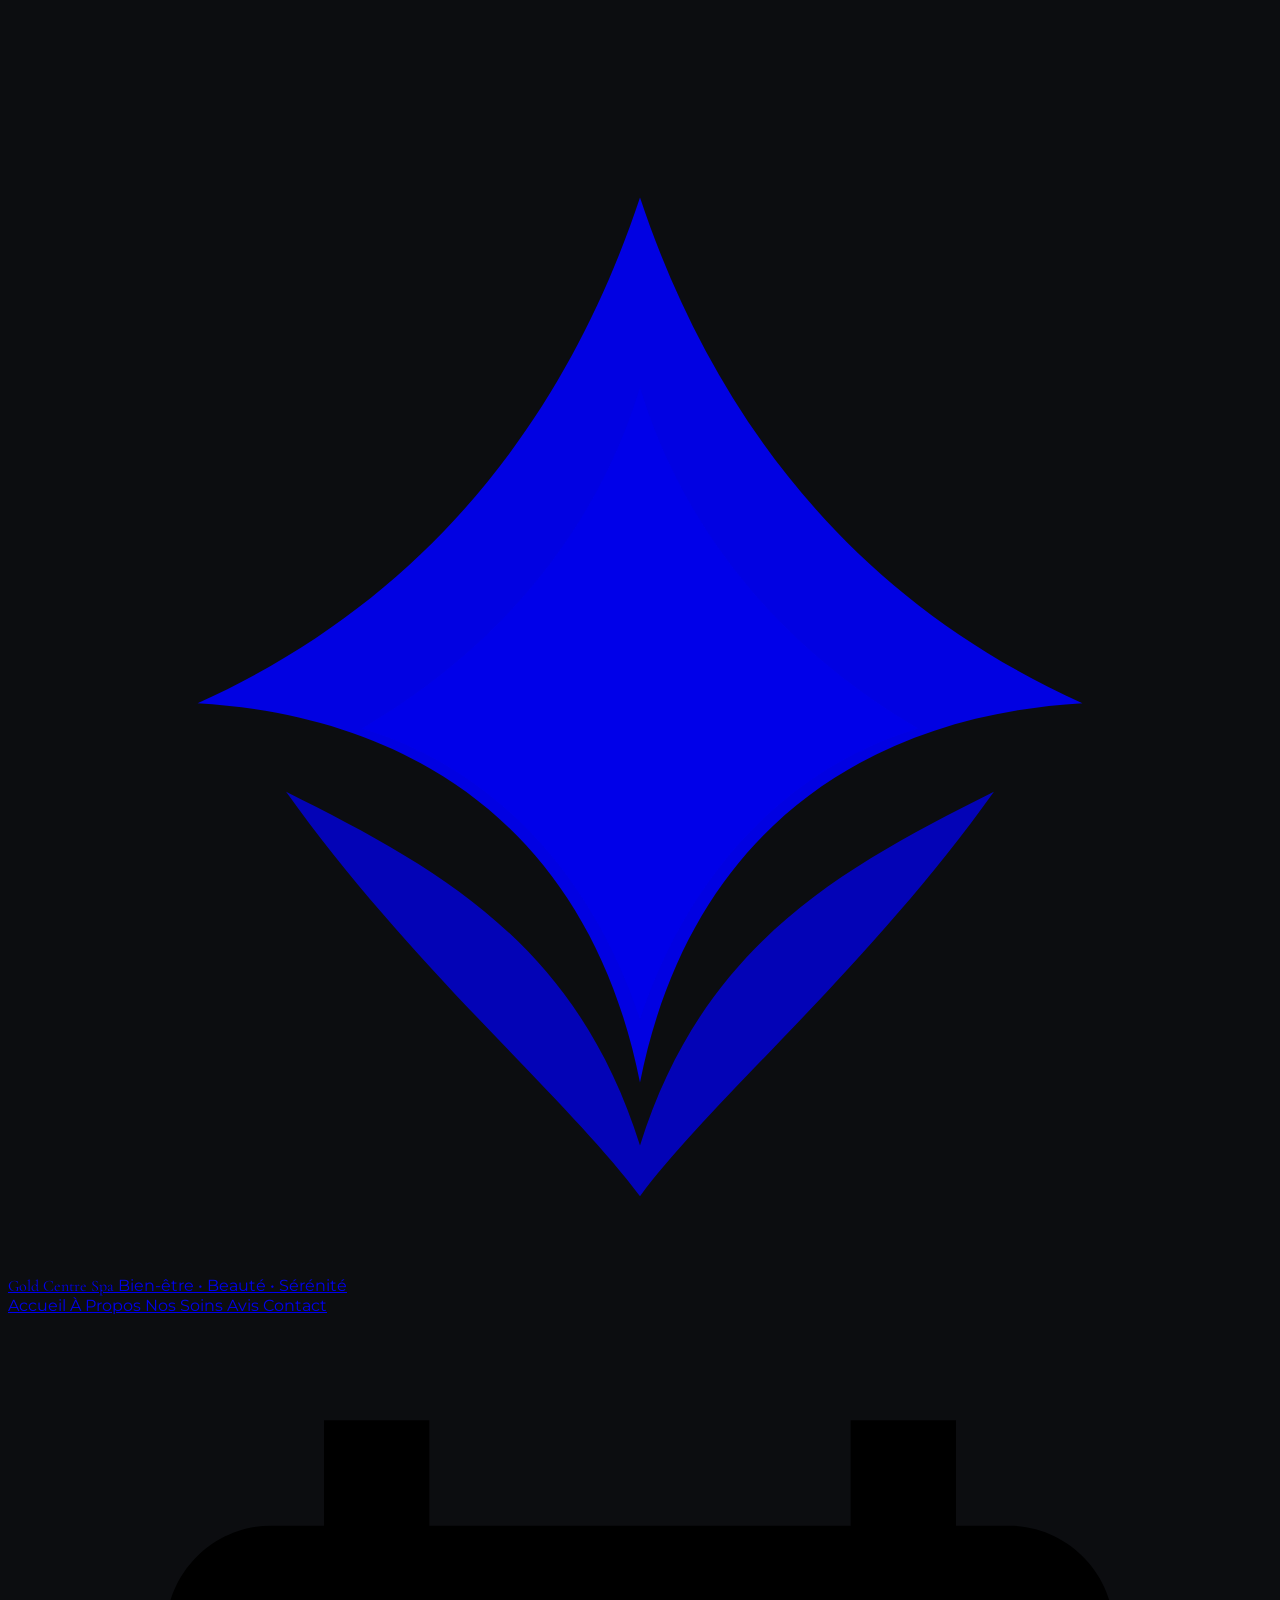
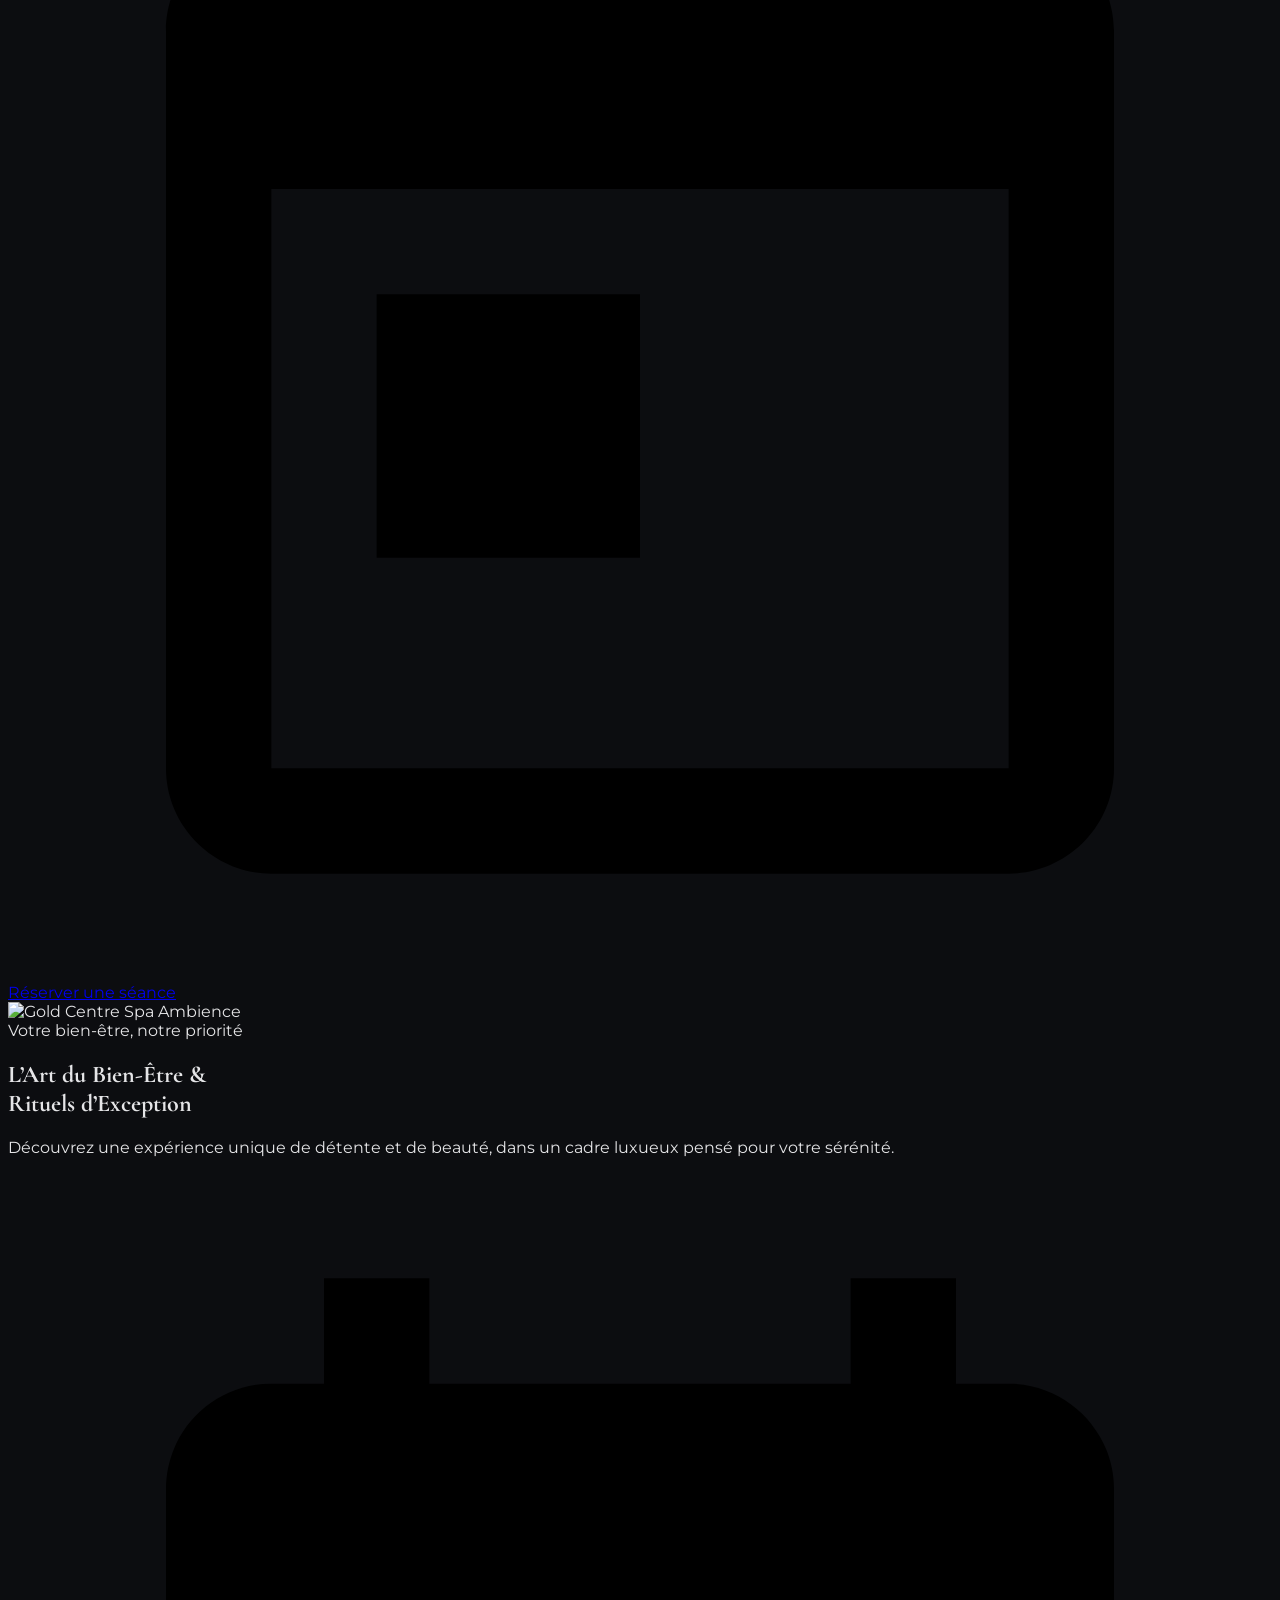
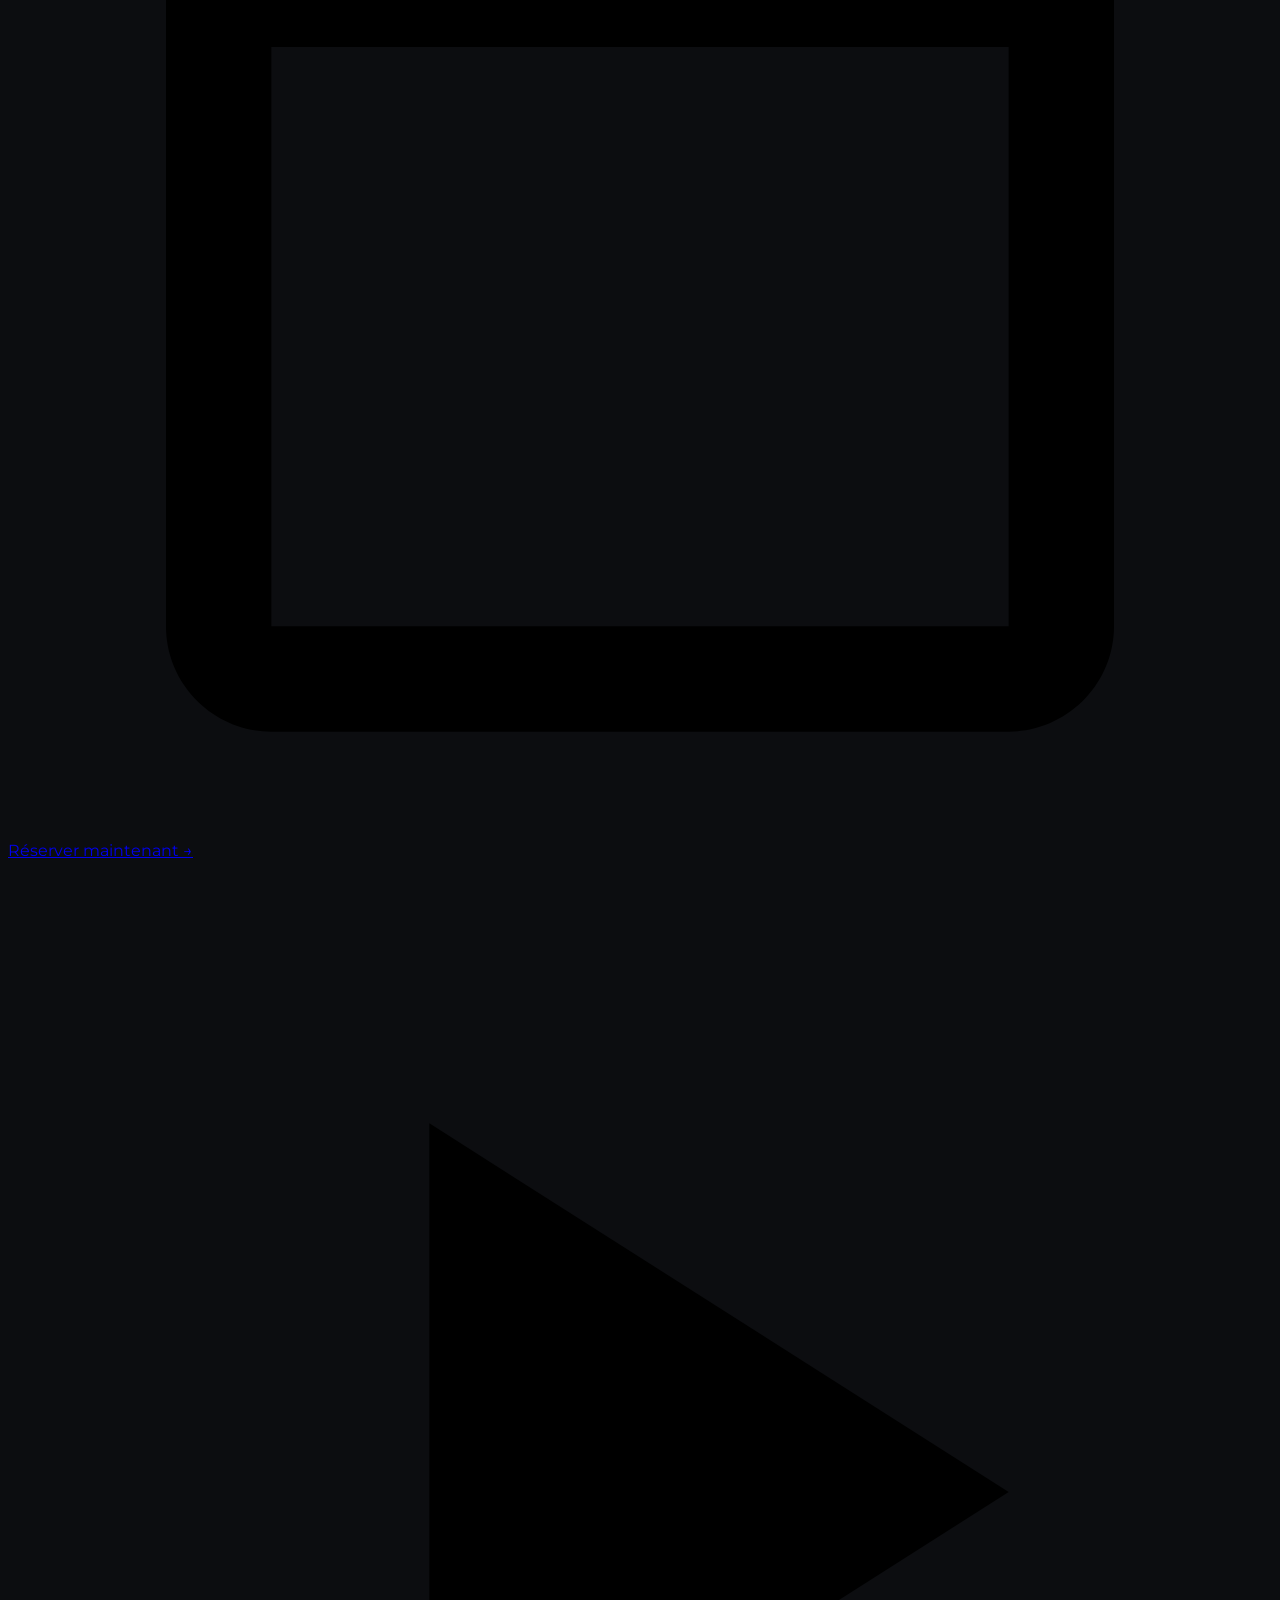
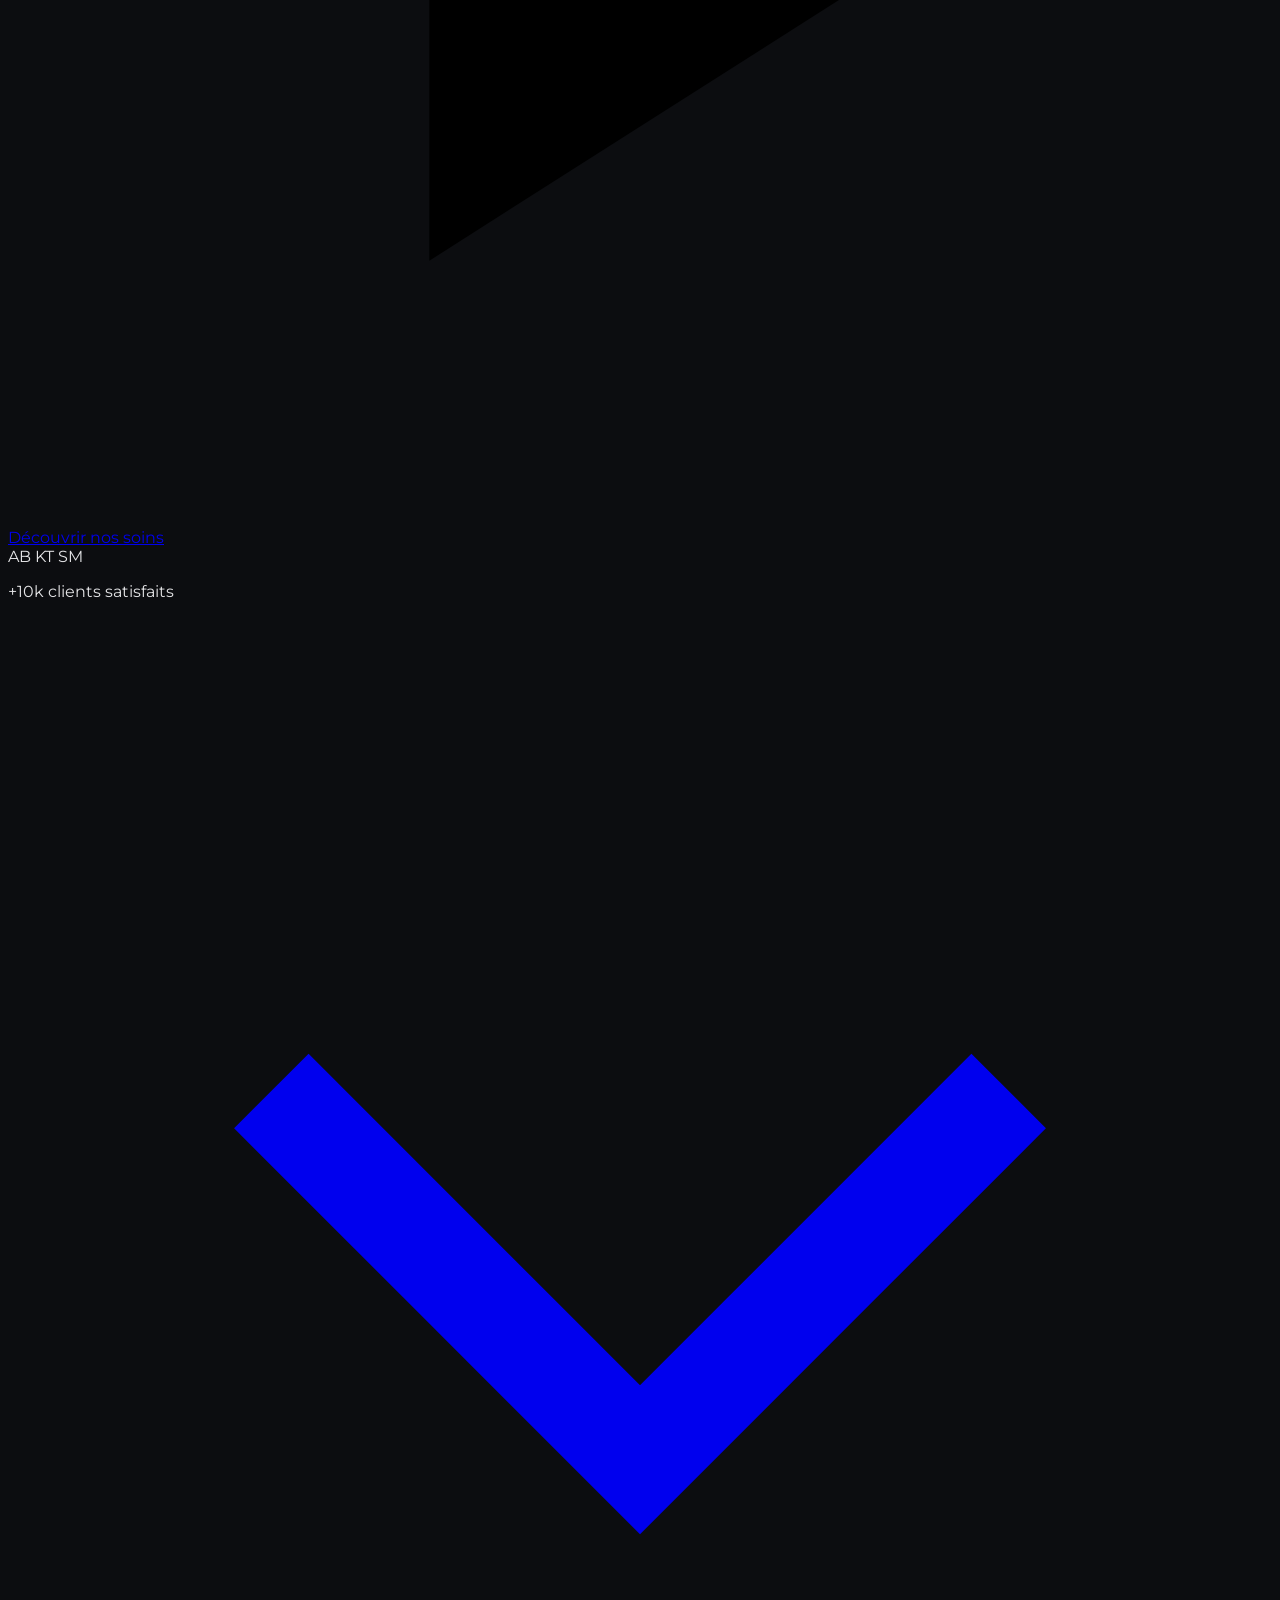
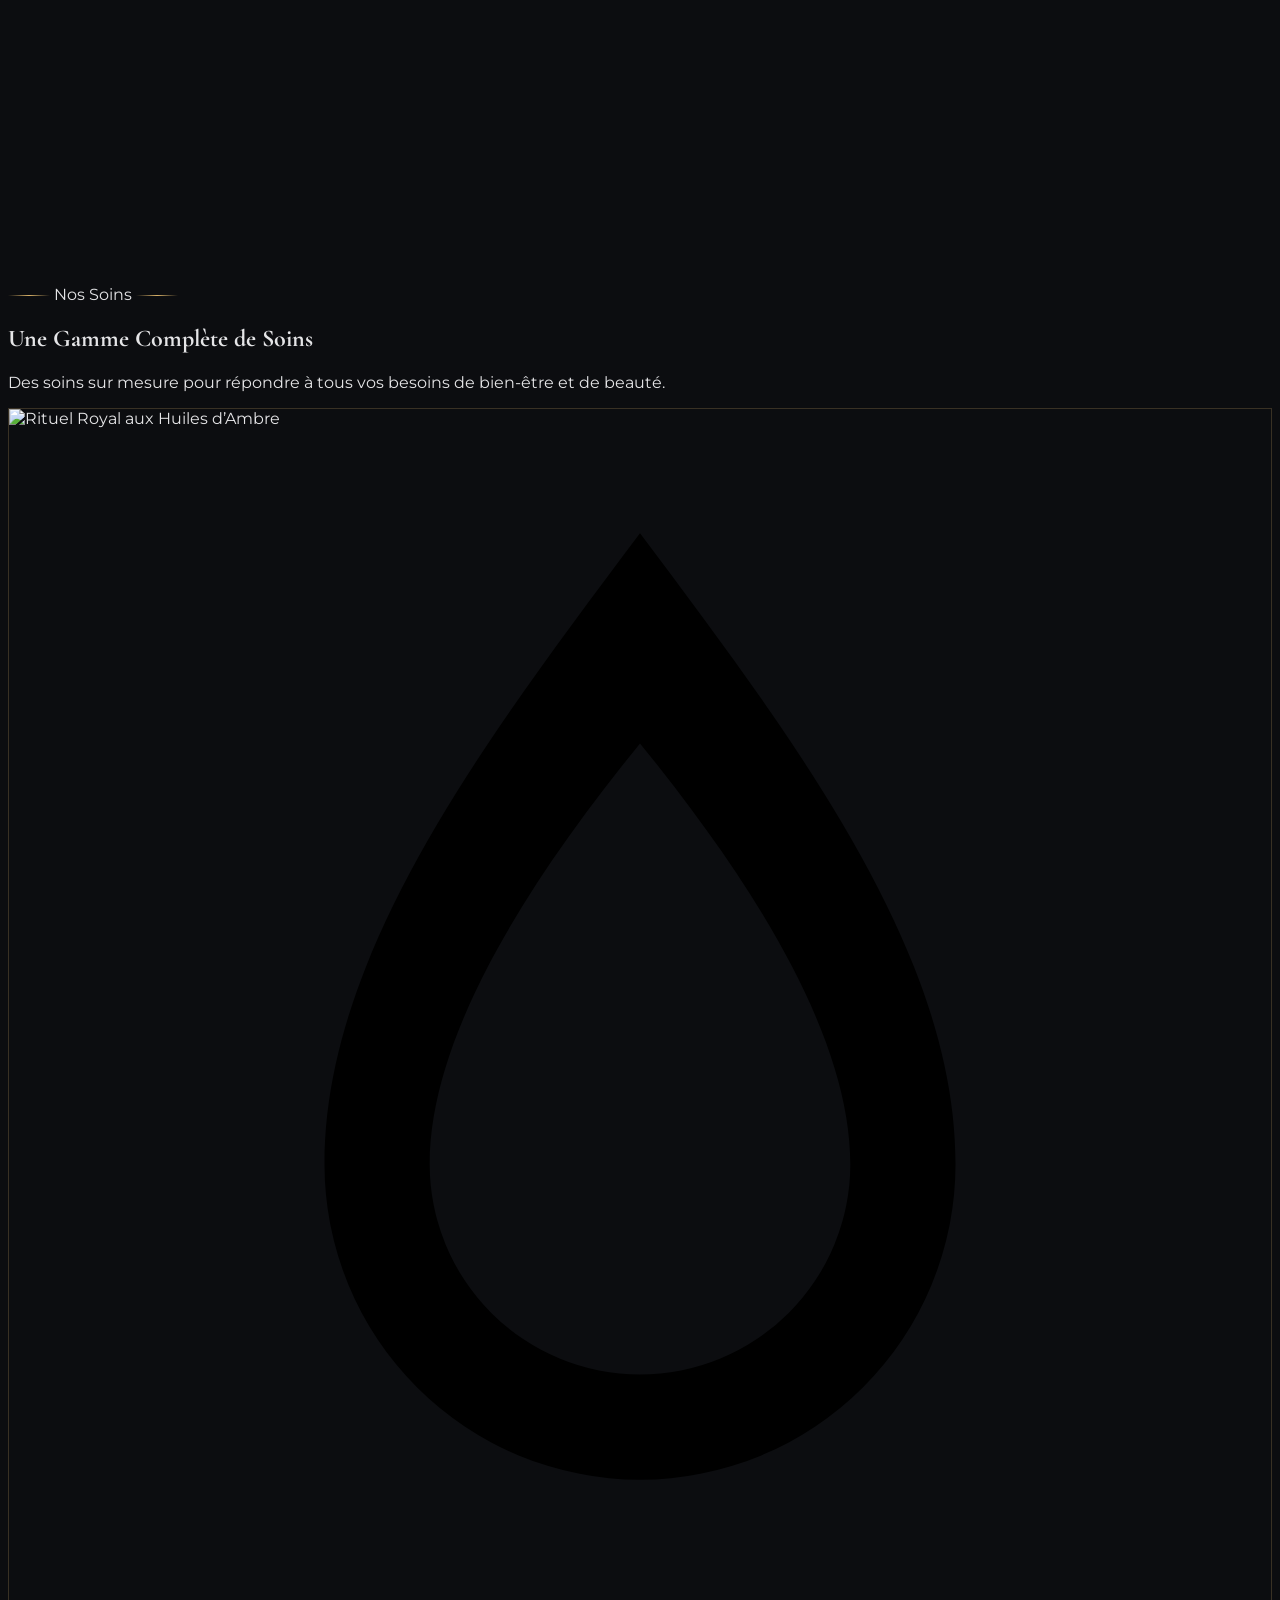
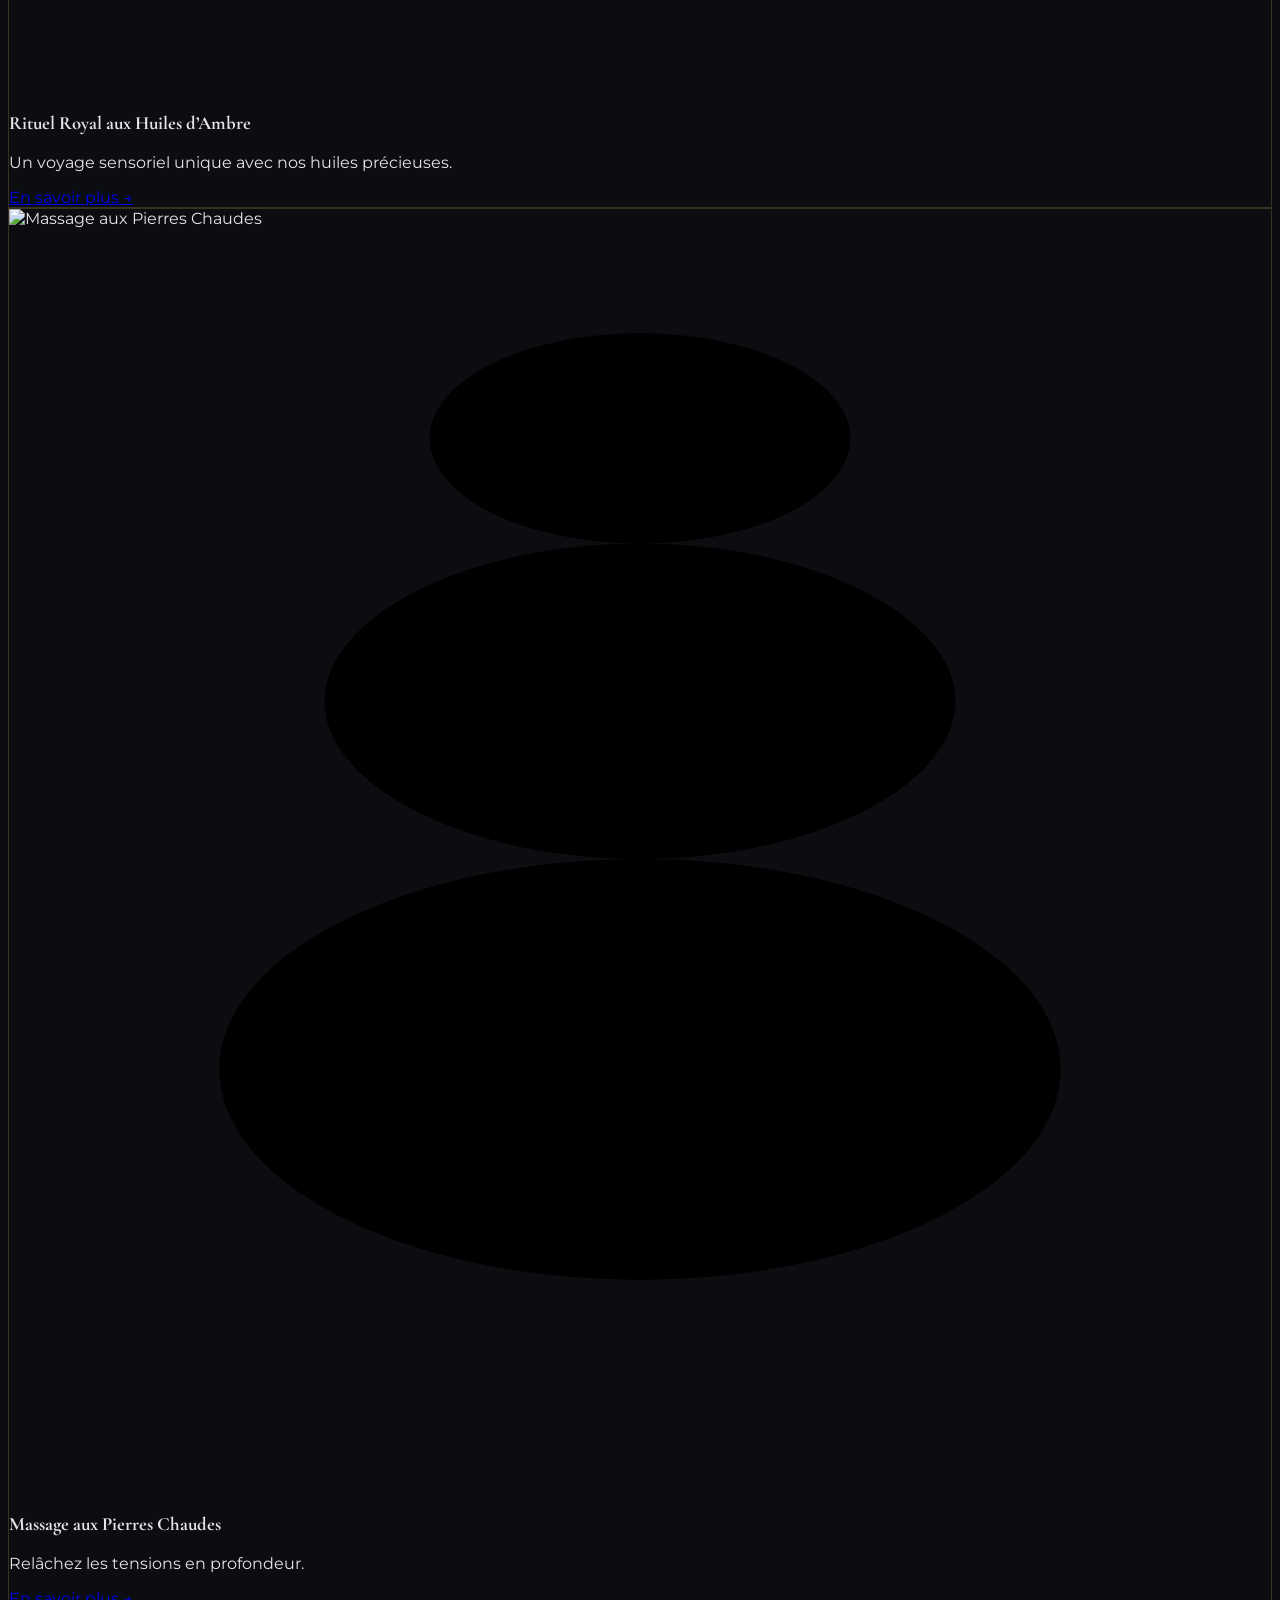
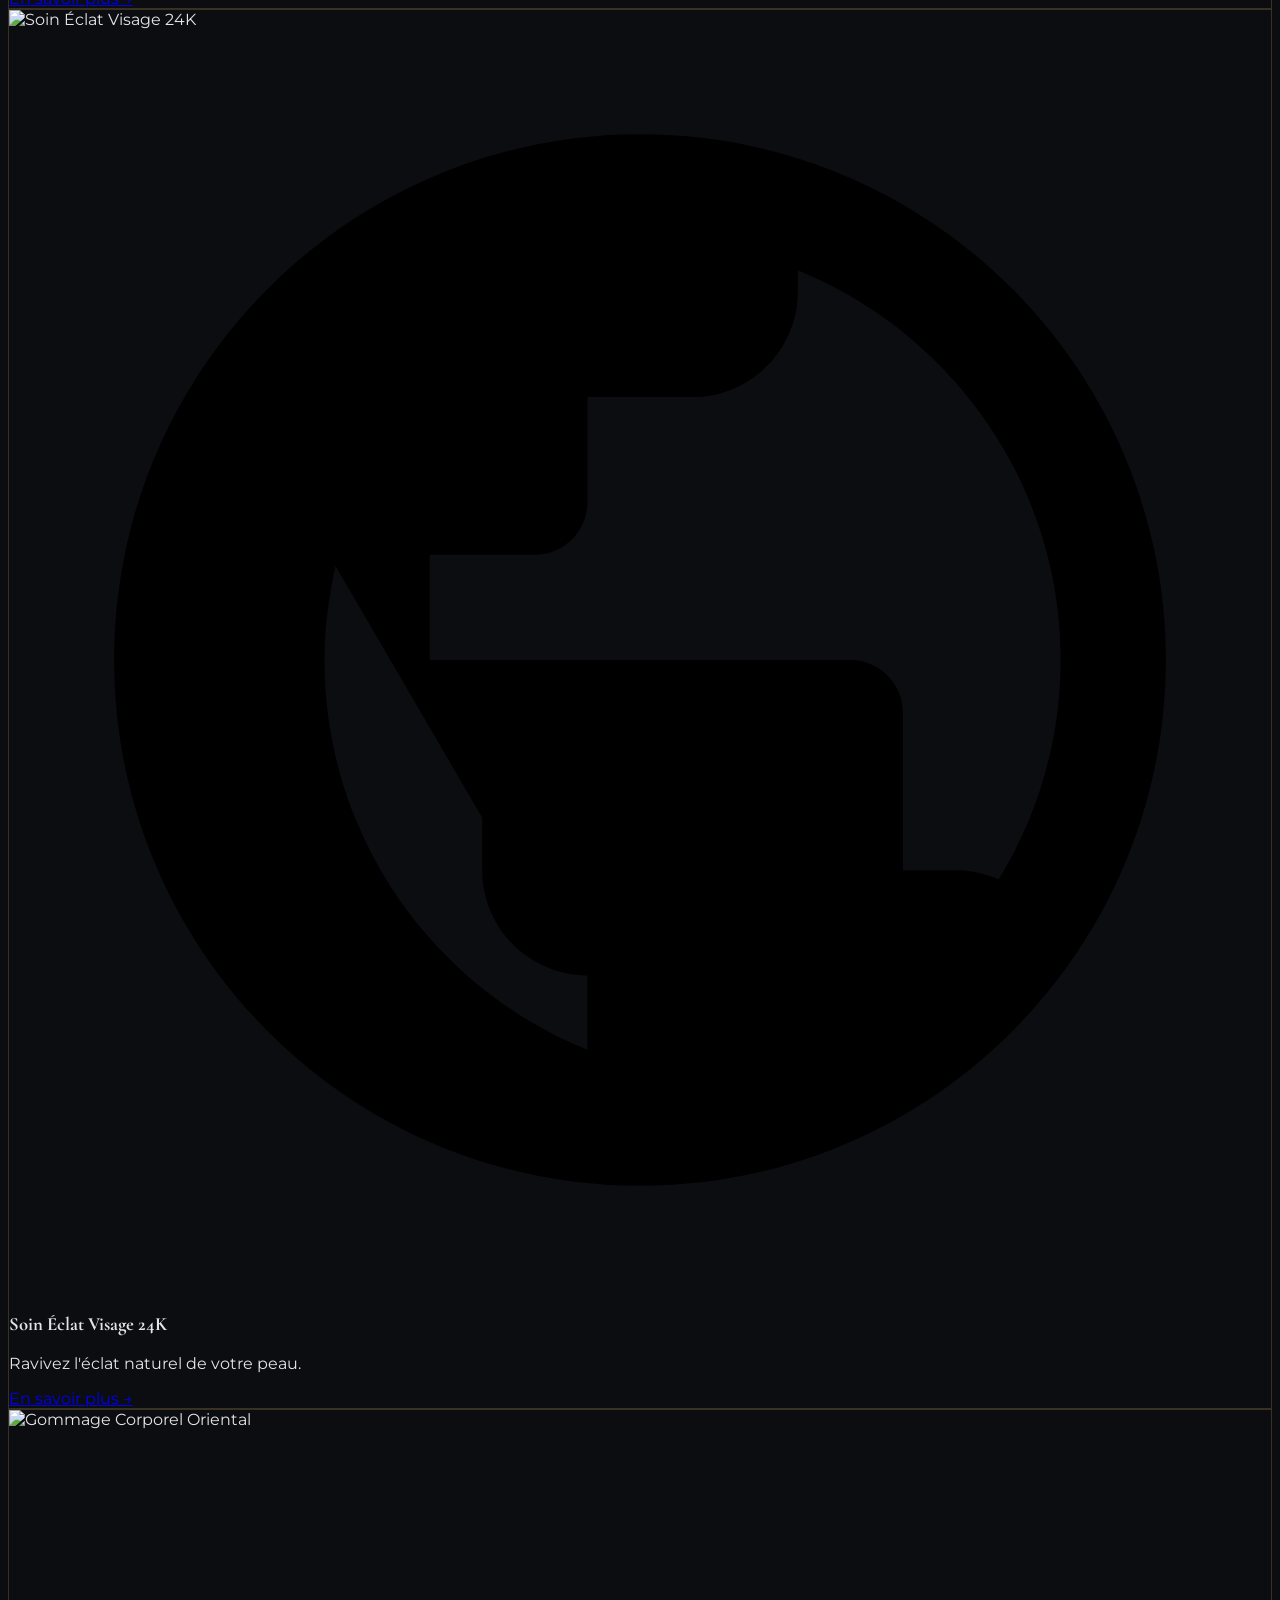
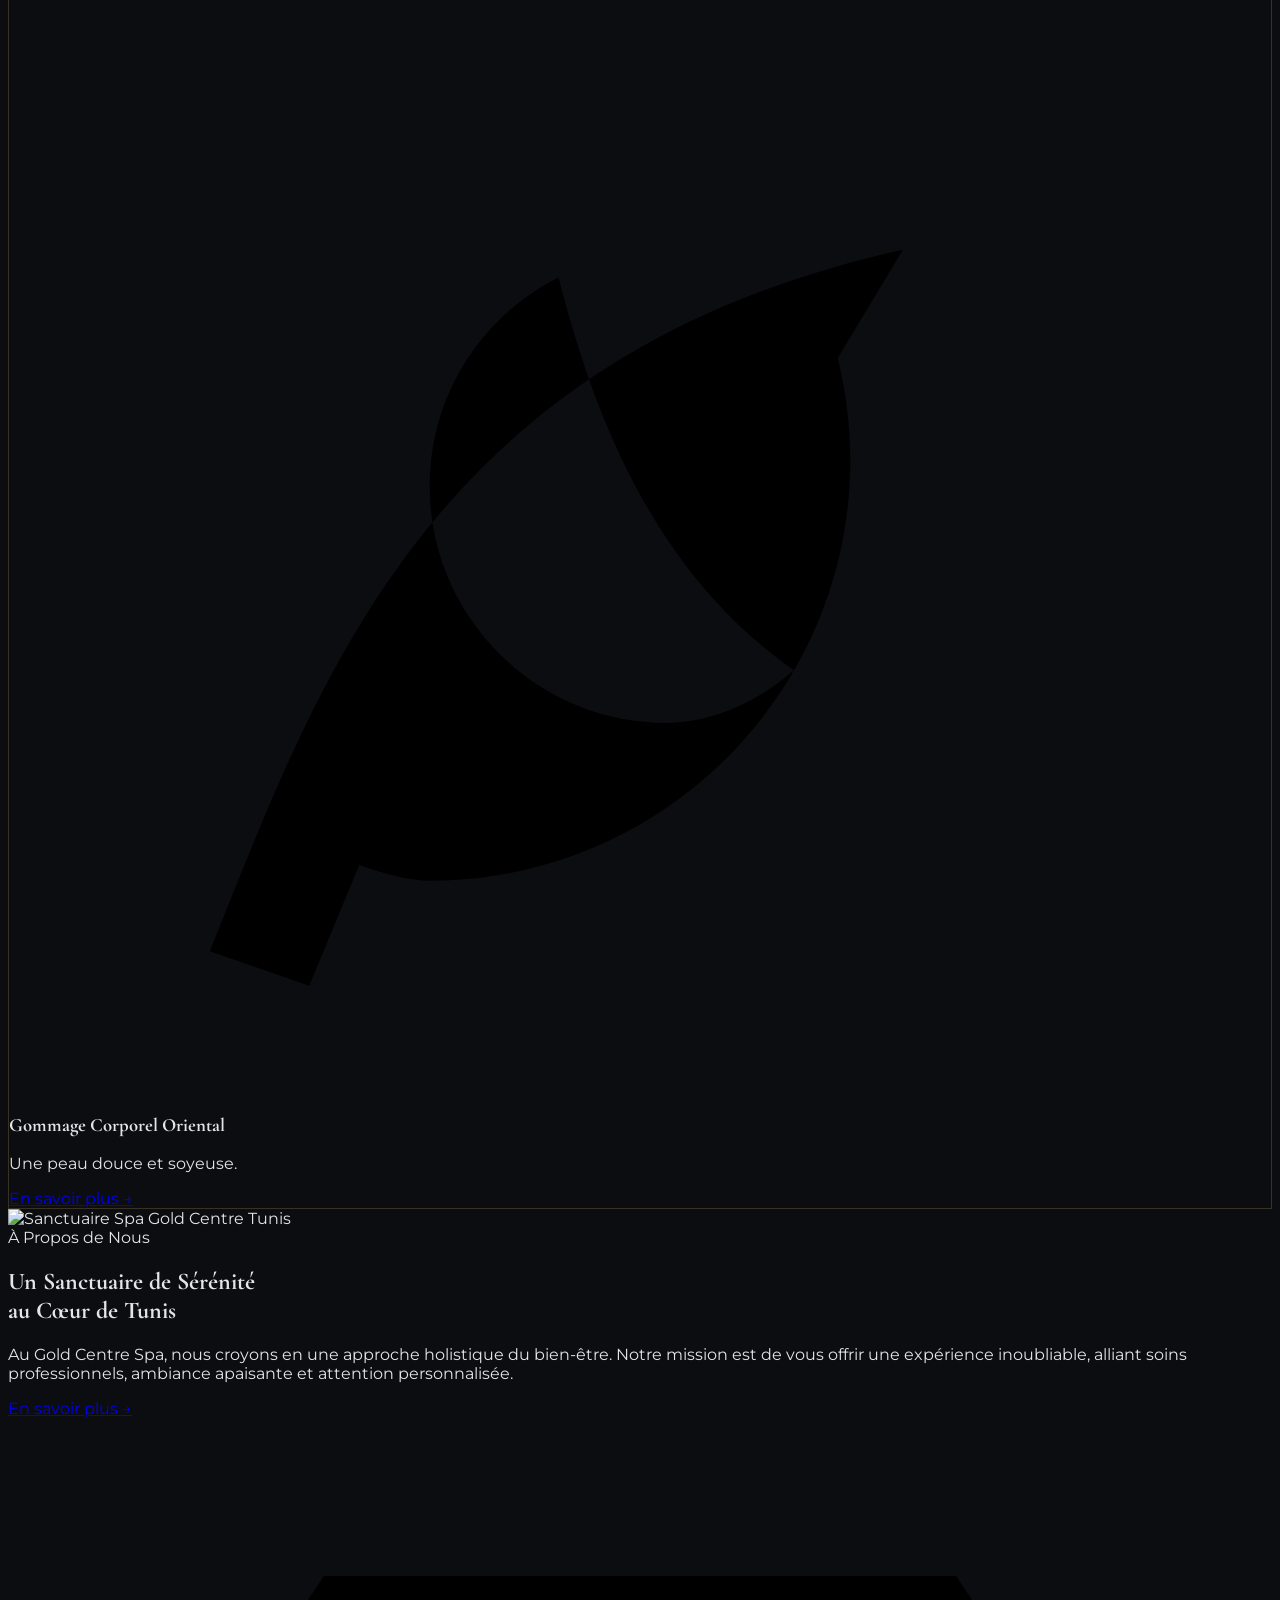
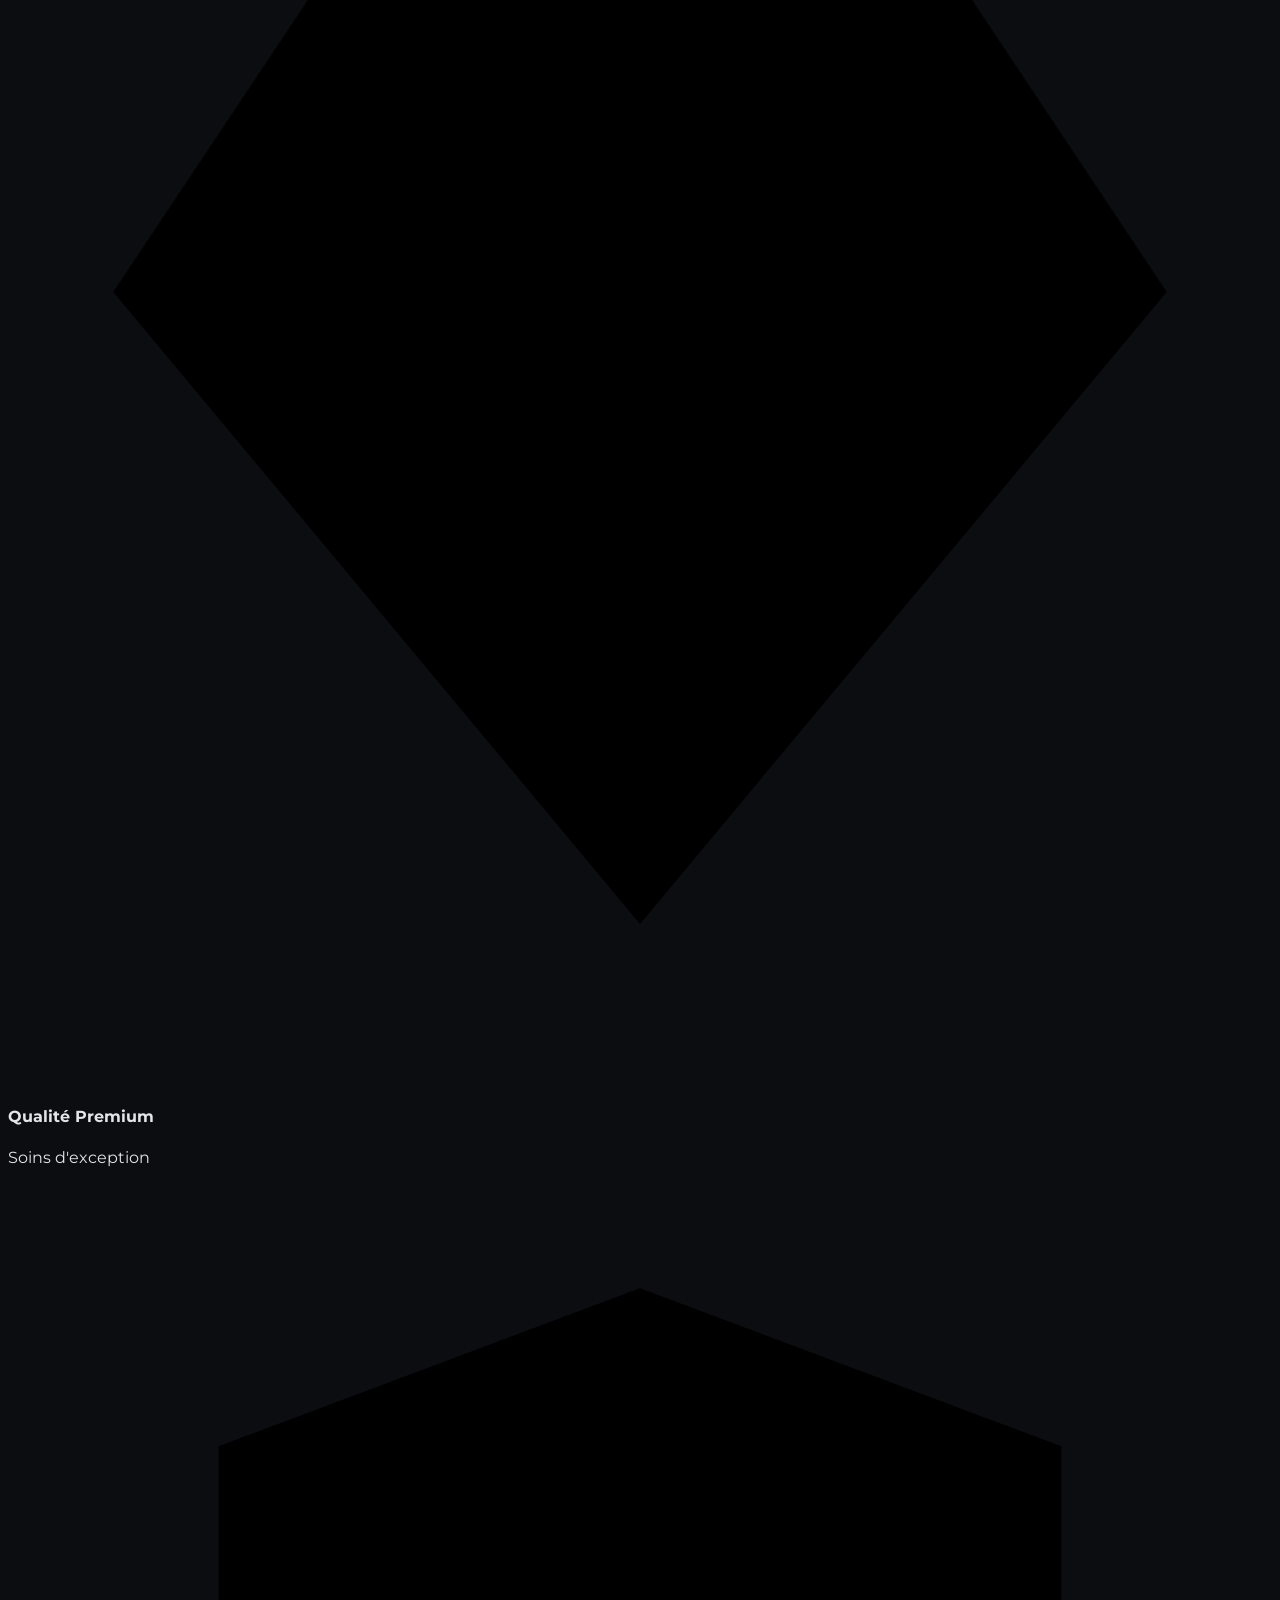
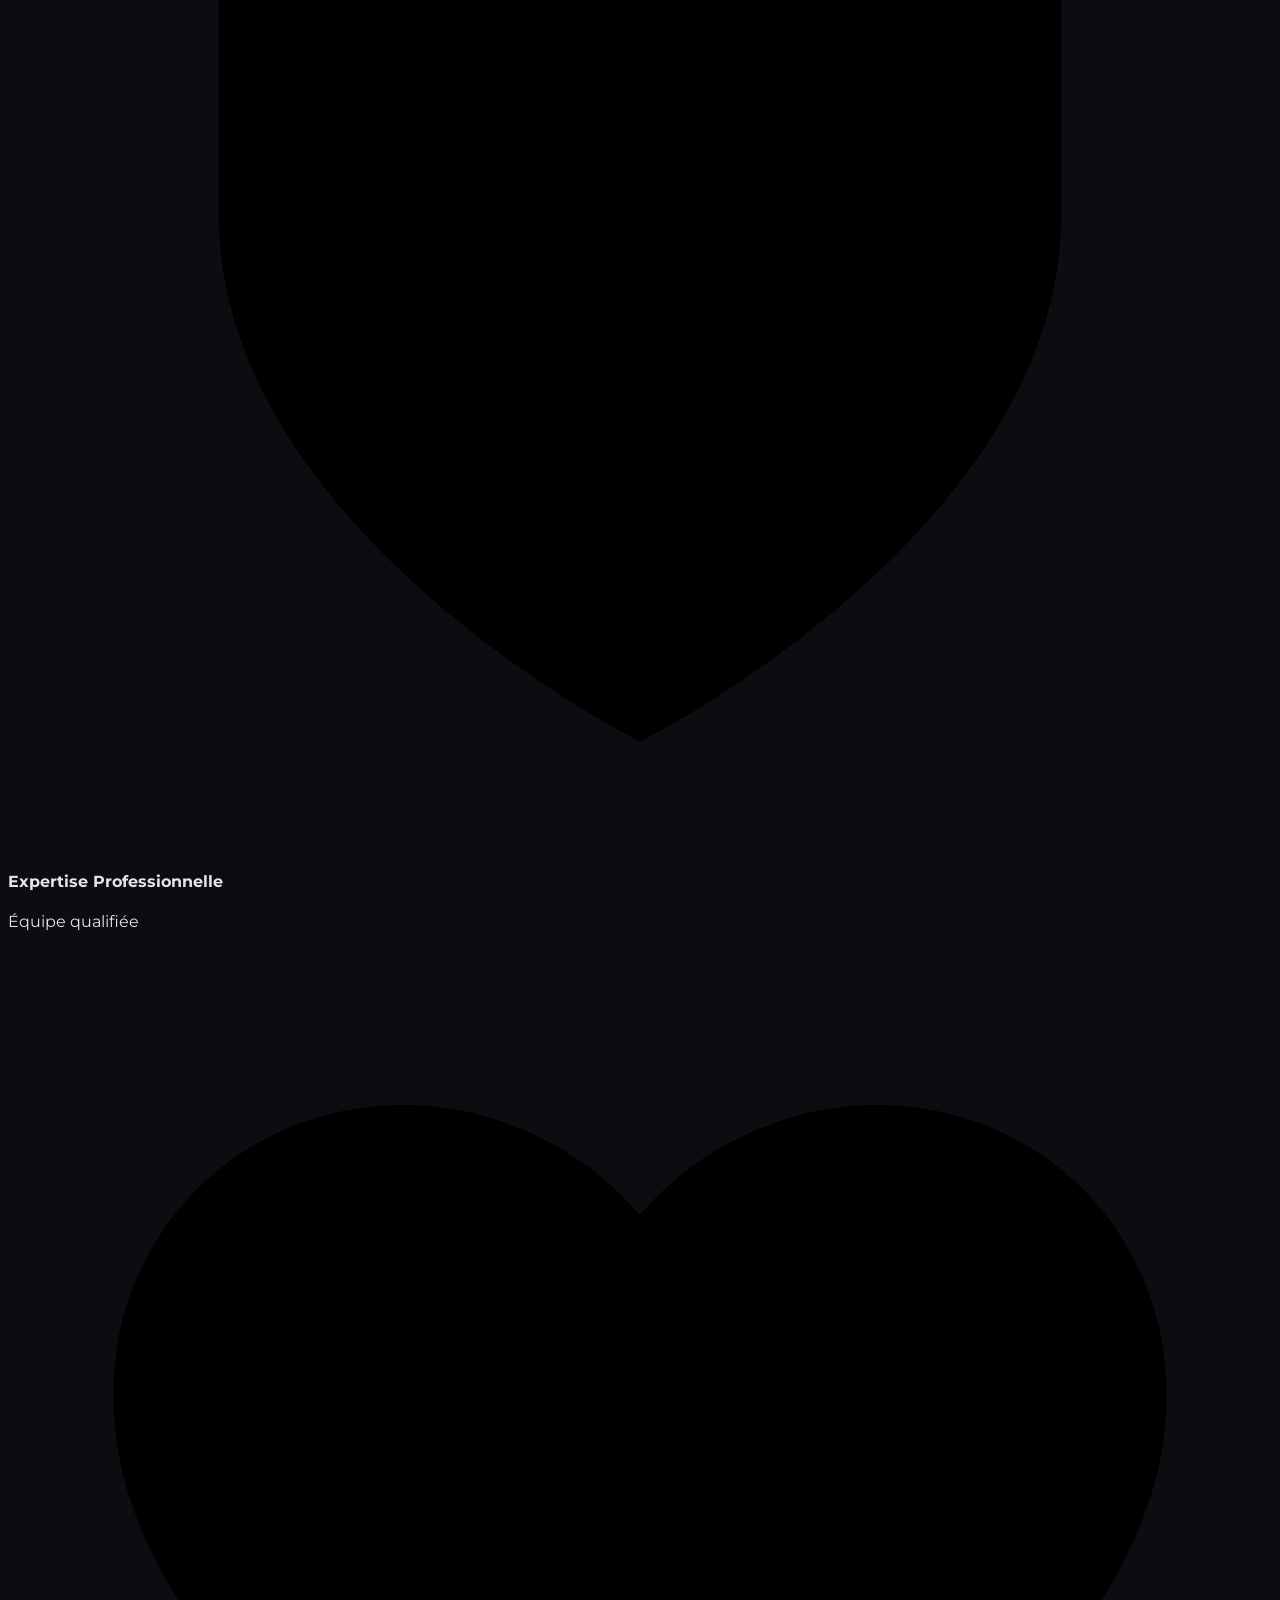
==== index.html @ e55c20cb "Release: Gold Centre Spa & Beauty luxury website Co-authored-by: OpenBot <335604065+openbotgit[bot]@" ====
<!DOCTYPE html>

<html class="scroll-smooth" lang="fr"><head>
<meta charset="utf-8"/>
<meta content="width=device-width, initial-scale=1.0" name="viewport"/>
<title>Gold Centre Spa | L’Art du Bien-Être &amp; Rituels d’Exception</title>
<!-- Google Fonts: Cormorant Garamond / Playfair Display & Montserrat -->
<link href="https://fonts.googleapis.com" rel="preconnect"/>
<link crossorigin="" href="https://fonts.gstatic.com" rel="preconnect"/>
<link href="https://fonts.googleapis.com/css2?family=Cormorant+Garamond:ital,wght@0,400;0,500;0,600;0,700;1,400;1,600&amp;family=Montserrat:wght@300;400;500;600;700&amp;display=swap" rel="stylesheet"/>
<!-- Tailwind CSS CDN with forms and container queries -->
<script src="https://cdn.tailwindcss.com?plugins=forms,container-queries"></script>
<!-- Tailwind Configuration -->
<script>
    tailwind.config = {
      theme: {
        extend: {
          colors: {
            brand: {
              gold: '#D8B168',
              goldLight: '#E8CA8A',
              goldDark: '#B88E44',
              goldMuted: '#9B7E46',
              bgDark: '#0D0D10',
              bgCard: '#15151B',
              bgCardBorder: '#2B2824',
              surface: '#1A191E'
            }
          },
          fontFamily: {
            serif: ['"Cormorant Garamond"', 'serif', 'Georgia'],
            sans: ['"Montserrat"', 'sans-serif', 'system-ui']
          }
        }
      }
    }
  </script>
<!-- Custom Typography & Micro-Styles -->
<style data-purpose="typography-and-effects">
    body {
      background-color: #0c0d10;
      color: #e5e5e7;
      font-family: 'Montserrat', sans-serif;
      overflow-x: hidden;
    }

    .font-serif-luxury {
      font-family: 'Cormorant Garamond', Georgia, serif;
    }

    /* Subtle luxury glowing borders */
    .gold-border-glow {
      border: 1px solid rgba(216, 177, 104, 0.22);
      transition: border-color 0.3s ease, box-shadow 0.3s ease, transform 0.3s ease;
    }
    .gold-border-glow:hover {
      border-color: rgba(216, 177, 104, 0.55);
      box-shadow: 0 10px 30px -10px rgba(216, 177, 104, 0.18);
    }

    .gold-divider-line {
      display: inline-block;
      width: 42px;
      height: 1px;
      background: linear-gradient(90deg, transparent, #D8B168, transparent);
      vertical-align: middle;
    }
  </style>
</head>
<body class="bg-[#0C0D10] text-[#E0DFDC] antialiased selection:bg-[#D8B168] selection:text-black">
<!-- BEGIN: MainHeader -->
<header class="fixed top-0 left-0 w-full z-50 bg-[#0C0D10]/85 backdrop-blur-md border-b border-[#24211D]">
<div class="max-w-7xl mx-auto px-4 sm:px-6 lg:px-8 h-20 flex items-center justify-between">
<!-- Brand Logo & Tagline -->
<a class="flex items-center space-x-3 group" href="#">
<!-- Golden Lotus SVG Emblem -->
<svg class="w-9 h-9 text-[#D8B168] transition-transform duration-300 group-hover:scale-105" fill="currentColor" viewbox="0 0 100 100">
<path d="M50,15 C45,30 35,46 15,55 C32,56 46,65 50,85 C54,65 68,56 85,55 C65,46 55,30 50,15 Z" opacity="0.95"></path>
<path d="M50,30 C47,40 40,50 28,57 C38,60 46,68 50,80 C54,68 62,60 72,57 C60,50 53,40 50,30 Z" opacity="0.6"></path>
<path d="M22,62 C34,68 45,74 50,90 C55,74 66,68 78,62 C68,76 56,86 50,94 C44,86 32,76 22,62 Z" opacity="0.75"></path>
</svg>
<div class="flex flex-col">
<span class="font-serif-luxury tracking-[0.22em] text-lg sm:text-xl font-bold uppercase text-[#EAD39E]">
            Gold Centre Spa
          </span>
<span class="text-[9px] tracking-[0.28em] text-[#A6977D] uppercase font-light -mt-0.5">
            Bien-être • Beauté • Sérénité
          </span>
</div>
</a>
<!-- Center Desktop Navigation Links -->
<nav class="hidden md:flex items-center space-x-9 text-xs uppercase tracking-[0.2em] font-medium" data-purpose="primary-navigation">
<a class="text-[#EAD39E] relative pb-1 after:content-[''] after:absolute after:bottom-0 after:left-0 after:w-full after:h-[1.5px] after:bg-[#D8B168]" href="#hero">
          Accueil
        </a>
<a class="text-neutral-300 hover:text-[#EAD39E] transition-colors duration-200" href="#a-propos">
          À Propos
        </a>
<a class="text-neutral-300 hover:text-[#EAD39E] transition-colors duration-200" href="#soins">
          Nos Soins
        </a>
<a class="text-neutral-300 hover:text-[#EAD39E] transition-colors duration-200" href="#avis">
          Avis
        </a>
<a class="text-neutral-300 hover:text-[#EAD39E] transition-colors duration-200" href="#contact">
          Contact
        </a>
</nav>
<!-- Reservation Call To Action Header Button -->
<div class="flex items-center">
<a class="inline-flex items-center gap-2 bg-[#E1BE78] hover:bg-[#ECCF8E] text-[#13110E] text-xs font-semibold px-4 sm:px-5 py-2.5 rounded-full transition-all duration-300 shadow-md shadow-amber-950/20 active:scale-95" href="#reservation">
<svg class="w-3.5 h-3.5 fill-current" viewbox="0 0 24 24">
<path d="M19 4h-1V2h-2v2H8V2H6v2H5c-1.1 0-2 .9-2 2v14c0 1.1.9 2 2 2h14c1.1 0 2-.9 2-2V6c0-1.1-.9-2-2-2zm0 16H5V9h14v11zM7 11h5v5H7z"></path>
</svg>
<span>Réserver une séance</span>
</a>
</div>
</div>
</header>
<!-- END: MainHeader -->
<!-- BEGIN: HeroSection -->
<section class="relative min-h-[95vh] lg:min-h-screen pt-28 pb-16 flex items-center justify-center bg-black overflow-hidden" data-purpose="hero-section" id="hero">
<!-- Hero Background Image (using provided IMAGE_4) with warm gradient vignettes -->
<div class="absolute inset-0 z-0">
<img alt="Gold Centre Spa Ambience" class="w-full h-full object-cover object-right md:object-center brightness-[0.72] filter scale-[1.01]" src="https://lh3.googleusercontent.com/aida/[base64]"/>
<!-- Radial & linear overlays for dark moody spa atmosphere and flawless text legibility -->
<div class="absolute inset-0 bg-gradient-to-r from-[#0C0D10] via-[#0C0D10]/85 to-transparent"></div>
<div class="absolute inset-0 bg-gradient-to-t from-[#0C0D10] via-transparent to-[#0C0D10]/60"></div>
</div>
<div class="relative z-10 max-w-7xl mx-auto px-4 sm:px-6 lg:px-8 w-full pt-10 sm:pt-4">
<div class="max-w-2xl">
<!-- Top Pill Tag -->
<div class="inline-flex items-center gap-2 px-3.5 py-1.5 rounded-full bg-[#1F1C18]/90 border border-[#483B28] text-[#ECCB89] text-[11px] font-medium tracking-wide mb-6">
<span class="w-1.5 h-1.5 rounded-full bg-[#ECCB89] animate-pulse"></span>
<span>Votre bien-être, notre priorité</span>
</div>
<!-- Main Headline -->
<h1 class="font-serif-luxury text-4xl sm:text-5xl lg:text-6xl font-medium tracking-wide text-white leading-[1.12] mb-5">
          L’Art du Bien-Être &amp; <br/>
<span class="italic font-normal text-[#E8CA8A]">Rituels d’Exception</span>
</h1>
<!-- Hero Subtitle -->
<p class="text-neutral-300 text-sm sm:text-base font-light leading-relaxed max-w-lg mb-8">
          Découvrez une expérience unique de détente et de beauté, dans un cadre luxueux pensé pour votre sérénité.
        </p>
<!-- CTA Buttons -->
<div class="flex flex-wrap items-center gap-4 mb-10">
<a class="inline-flex items-center gap-2.5 bg-[#E1BE78] hover:bg-[#EDD190] text-[#110E0B] text-xs font-semibold px-6 py-3.5 rounded-full transition-all duration-300 shadow-lg shadow-black/40" href="#reservation">
<svg class="w-3.5 h-3.5 fill-current" viewbox="0 0 24 24">
<path d="M19 4h-1V2h-2v2H8V2H6v2H5c-1.1 0-2 .9-2 2v14c0 1.1.9 2 2 2h14c1.1 0 2-.9 2-2V6c0-1.1-.9-2-2-2zm0 16H5V9h14v11z"></path>
</svg>
<span>Réserver maintenant</span>
<span>→</span>
</a>
<a class="inline-flex items-center gap-2.5 bg-[#171618]/90 hover:bg-[#232124] text-neutral-200 border border-[#3E382F] text-xs font-medium px-5 py-3.5 rounded-full transition-all duration-300" href="#soins">
<svg class="w-3.5 h-3.5 fill-[#E8CA8A]" viewbox="0 0 24 24">
<path d="M8 5v14l11-7z"></path>
</svg>
<span>Découvrir nos soins</span>
</a>
</div>
<!-- Social Proof Avatars -->
<div class="flex items-center space-x-3 pt-2">
<div class="flex -space-x-2">
<span class="inline-block w-8 h-8 rounded-full border-2 border-[#121114] bg-[#3B3428] text-[10px] text-amber-200 flex items-center justify-center font-bold overflow-hidden shadow">
<span class="opacity-90">AB</span>
</span>
<span class="inline-block w-8 h-8 rounded-full border-2 border-[#121114] bg-[#493E2E] text-[10px] text-amber-200 flex items-center justify-center font-bold overflow-hidden shadow">
<span class="opacity-90">KT</span>
</span>
<span class="inline-block w-8 h-8 rounded-full border-2 border-[#121114] bg-[#5A4832] text-[10px] text-amber-200 flex items-center justify-center font-bold overflow-hidden shadow">
<span class="opacity-90">SM</span>
</span>
</div>
<p class="text-xs text-neutral-300 font-light tracking-wide">
<span class="font-medium text-[#E8CA8A]">+10k</span> clients satisfaits
          </p>
</div>
</div>
</div>
<!-- Centered Down Arrow Scroll Indicator -->
<a aria-label="Défiler vers le bas" class="absolute bottom-6 left-1/2 -translate-x-1/2 z-10 w-6 h-10 rounded-full border border-[#675438]/80 flex items-center justify-center text-[#D8B168] hover:border-[#D8B168] transition-colors" href="#soins">
<svg class="w-3.5 h-3.5 animate-bounce mt-1" fill="none" stroke="currentColor" stroke-width="2" viewbox="0 0 24 24">
<path d="M19 9l-7 7-7-7"></path>
</svg>
</a>
</section>
<!-- END: HeroSection -->
<!-- BEGIN: ServicesSection -->
<section class="py-24 bg-[#0C0D10] relative" data-purpose="services-showcase" id="soins">
<div class="max-w-7xl mx-auto px-4 sm:px-6 lg:px-8">
<!-- Section Header -->
<div class="text-center max-w-2xl mx-auto mb-16">
<div class="flex items-center justify-center gap-3 text-[#D8B168] text-xs uppercase tracking-[0.25em] font-medium mb-3">
<span class="gold-divider-line"></span>
<span>Nos Soins</span>
<span class="gold-divider-line"></span>
</div>
<h2 class="font-serif-luxury text-3xl sm:text-4xl lg:text-5xl font-normal text-white mb-3">
          Une Gamme Complète de Soins
        </h2>
<p class="text-neutral-400 text-xs sm:text-sm font-light leading-relaxed">
          Des soins sur mesure pour répondre à tous vos besoins de bien-être et de beauté.
        </p>
</div>
<!-- 4 Cards Grid -->
<div class="grid grid-cols-1 sm:grid-cols-2 lg:grid-cols-4 gap-6">
<!-- Card 1: Rituel Royal aux Huiles d'Ambre -->
<div class="bg-[#141418] rounded-xl overflow-hidden border border-[#282522] gold-border-glow flex flex-col group" data-purpose="service-card">
<div class="relative h-48 overflow-hidden bg-neutral-900">
<!-- Ambient spa oils photograph -->
<img alt="Rituel Royal aux Huiles d’Ambre" class="w-full h-full object-cover group-hover:scale-105 transition-transform duration-500 brightness-90" src="https://lh3.googleusercontent.com/aida/[base64]"/>
<div class="absolute inset-0 bg-gradient-to-t from-[#141418] via-transparent to-transparent"></div>
</div>
<div class="p-5 flex-1 flex flex-col justify-between">
<div>
<!-- Golden Icon badge -->
<div class="w-8 h-8 rounded-full bg-[#201D17] border border-[#52442C] flex items-center justify-center text-[#E8CA8A] mb-3">
<svg class="w-4 h-4 fill-current" viewbox="0 0 24 24">
<path d="M12 2C9 6 6 10 6 14a6 6 0 0 0 12 0c0-4-3-8-6-12zm0 16a4 4 0 0 1-4-4c0-2.4 1.8-5.3 4-8 2.2 2.7 4 5.6 4 8a4 4 0 0 1-4 4z"></path>
</svg>
</div>
<h3 class="font-serif-luxury text-lg text-white font-medium mb-1.5 leading-snug">
                Rituel Royal aux Huiles d’Ambre
              </h3>
<p class="text-neutral-400 text-xs font-light leading-relaxed mb-4">
                Un voyage sensoriel unique avec nos huiles précieuses.
              </p>
</div>
<a class="text-xs text-[#E1BE78] hover:text-[#F3D799] inline-flex items-center gap-1 font-medium transition-colors" href="#reservation">
<span>En savoir plus</span>
<span>→</span>
</a>
</div>
</div>
<!-- Card 2: Massage aux Pierres Chaudes -->
<div class="bg-[#141418] rounded-xl overflow-hidden border border-[#282522] gold-border-glow flex flex-col group" data-purpose="service-card">
<div class="relative h-48 overflow-hidden bg-neutral-900">
<img alt="Massage aux Pierres Chaudes" class="w-full h-full object-cover group-hover:scale-105 transition-transform duration-500 brightness-90" src="https://lh3.googleusercontent.com/aida/[base64]"/>
<div class="absolute inset-0 bg-gradient-to-t from-[#141418] via-transparent to-transparent"></div>
</div>
<div class="p-5 flex-1 flex flex-col justify-between">
<div>
<div class="w-8 h-8 rounded-full bg-[#201D17] border border-[#52442C] flex items-center justify-center text-[#E8CA8A] mb-3">
<!-- Stacked stones icon -->
<svg class="w-4 h-4 fill-current" viewbox="0 0 24 24">
<path d="M12 2a4 2 0 0 0-4 2 4 2 0 0 0 4 2 4 2 0 0 0 4-2 4 2 0 0 0-4-2zm-6 7c0-1.6 2.7-3 6-3s6 1.4 6 3-2.7 3-6 3-6-1.4-6-3zm-2 7c0-2.2 3.6-4 8-4s8 1.8 8 4-3.6 4-8 4-8-1.8-8-4z"></path>
</svg>
</div>
<h3 class="font-serif-luxury text-lg text-white font-medium mb-1.5 leading-snug">
                Massage aux Pierres Chaudes
              </h3>
<p class="text-neutral-400 text-xs font-light leading-relaxed mb-4">
                Relâchez les tensions en profondeur.
              </p>
</div>
<a class="text-xs text-[#E1BE78] hover:text-[#F3D799] inline-flex items-center gap-1 font-medium transition-colors" href="#reservation">
<span>En savoir plus</span>
<span>→</span>
</a>
</div>
</div>
<!-- Card 3: Soin Éclat Visage 24K -->
<div class="bg-[#141418] rounded-xl overflow-hidden border border-[#282522] gold-border-glow flex flex-col group" data-purpose="service-card">
<div class="relative h-48 overflow-hidden bg-neutral-900">
<img alt="Soin Éclat Visage 24K" class="w-full h-full object-cover group-hover:scale-105 transition-transform duration-500 brightness-90" src="https://lh3.googleusercontent.com/aida/[base64]"/>
<div class="absolute inset-0 bg-gradient-to-t from-[#141418] via-transparent to-transparent"></div>
</div>
<div class="p-5 flex-1 flex flex-col justify-between">
<div>
<div class="w-8 h-8 rounded-full bg-[#201D17] border border-[#52442C] flex items-center justify-center text-[#E8CA8A] mb-3">
<!-- Glowing face/beauty icon -->
<svg class="w-4 h-4 fill-current" viewbox="0 0 24 24">
<path d="M12 2C6.48 2 2 6.48 2 12s4.48 10 10 10 10-4.48 10-10S17.52 2 12 2zm1 17.93c-3.95-.49-7-3.85-7-7.93 0-.62.08-1.21.21-1.79L9 15v1c0 1.1.9 2 2 2v1.93zm6.9-2.54c-.26-.81-1-1.39-1.9-1.39h-1v-3c0-.55-.45-1-1-1H8v-2h2c.55 0 1-.45 1-1V7h2c1.1 0 2-.9 2-2v-.41c2.93 1.19 5 4.06 5 7.41 0 2.08-.8 3.97-2.1 5.39z"></path>
</svg>
</div>
<h3 class="font-serif-luxury text-lg text-white font-medium mb-1.5 leading-snug">
                Soin Éclat Visage 24K
              </h3>
<p class="text-neutral-400 text-xs font-light leading-relaxed mb-4">
                Ravivez l'éclat naturel de votre peau.
              </p>
</div>
<a class="text-xs text-[#E1BE78] hover:text-[#F3D799] inline-flex items-center gap-1 font-medium transition-colors" href="#reservation">
<span>En savoir plus</span>
<span>→</span>
</a>
</div>
</div>
<!-- Card 4: Gommage Corporel Oriental -->
<div class="bg-[#141418] rounded-xl overflow-hidden border border-[#282522] gold-border-glow flex flex-col group" data-purpose="service-card">
<div class="relative h-48 overflow-hidden bg-neutral-900">
<img alt="Gommage Corporel Oriental" class="w-full h-full object-cover group-hover:scale-105 transition-transform duration-500 brightness-90" src="https://lh3.googleusercontent.com/aida/[base64]"/>
<div class="absolute inset-0 bg-gradient-to-t from-[#141418] via-transparent to-transparent"></div>
</div>
<div class="p-5 flex-1 flex flex-col justify-between">
<div>
<div class="w-8 h-8 rounded-full bg-[#201D17] border border-[#52442C] flex items-center justify-center text-[#E8CA8A] mb-3">
<!-- Leaf / botanical exfoliation icon -->
<svg class="w-4 h-4 fill-current" viewbox="0 0 24 24">
<path d="M17 8C8 10 5.9 16.17 3.82 21.34l1.89.66.95-2.3c.48.17.98.3 1.34.3 4.42 0 8-3.58 8-8 0-.67-.09-1.32-.24-1.94L17 8zm-4.5 9c-2.48 0-4.5-2.02-4.5-4.5 0-1.74 1-3.24 2.45-3.97C11.16 11.28 12.3 14.15 14.93 16c-.73.63-1.6 1-2.43 1z"></path>
</svg>
</div>
<h3 class="font-serif-luxury text-lg text-white font-medium mb-1.5 leading-snug">
                Gommage Corporel Oriental
              </h3>
<p class="text-neutral-400 text-xs font-light leading-relaxed mb-4">
                Une peau douce et soyeuse.
              </p>
</div>
<a class="text-xs text-[#E1BE78] hover:text-[#F3D799] inline-flex items-center gap-1 font-medium transition-colors" href="#reservation">
<span>En savoir plus</span>
<span>→</span>
</a>
</div>
</div>
</div>
</div>
</section>
<!-- END: ServicesSection -->
<!-- BEGIN: AboutSection -->
<section class="py-20 bg-[#0E0F13] relative border-t border-b border-[#1E1C1A]" data-purpose="about-section" id="a-propos">
<div class="max-w-7xl mx-auto px-4 sm:px-6 lg:px-8">
<div class="grid grid-cols-1 lg:grid-cols-12 gap-12 lg:gap-14 items-center">
<!-- Left Column: Sanctuary Pool Imagery (using provided IMAGE_2) -->
<div class="lg:col-span-7">
<div class="relative rounded-2xl overflow-hidden border border-[#352F25] shadow-2xl group">
<img alt="Sanctuaire Spa Gold Centre Tunis" class="w-full h-auto object-cover transform duration-700 group-hover:scale-102" src="https://lh3.googleusercontent.com/aida/[base64]"/>
<div class="absolute inset-0 bg-gradient-to-tr from-black/40 via-transparent to-transparent"></div>
</div>
</div>
<!-- Right Column: Description & Luxury Highlights -->
<div class="lg:col-span-5 flex flex-col justify-center">
<!-- Section Tag -->
<div class="inline-flex items-center self-start px-3.5 py-1 rounded-full bg-[#1C1914] border border-[#483B28] text-[#ECCB89] text-[11px] font-medium tracking-wide mb-4">
            À Propos de Nous
          </div>
<!-- Headline -->
<h2 class="font-serif-luxury text-3xl sm:text-4xl text-white font-normal leading-[1.18] mb-5">
            Un Sanctuaire de Sérénité <br class="hidden sm:inline"/>au Cœur de Tunis
          </h2>
<!-- Paragraph -->
<p class="text-neutral-300 text-xs sm:text-sm font-light leading-relaxed mb-6">
            Au Gold Centre Spa, nous croyons en une approche holistique du bien-être. Notre mission est de vous offrir une expérience inoubliable, alliant soins professionnels, ambiance apaisante et attention personnalisée.
          </p>
<!-- Gold Pill Button -->
<div class="mb-8">
<a class="inline-flex items-center gap-2 bg-[#E1BE78] hover:bg-[#ECCF8E] text-[#110F0D] text-xs font-semibold px-5 py-2.5 rounded-full transition-all duration-300" href="#contact">
<span>En savoir plus</span>
<span>→</span>
</a>
</div>
<!-- Feature Stack -->
<div class="space-y-4 pt-2 border-t border-[#23201C]">
<!-- Feature 1 -->
<div class="flex items-center space-x-3.5">
<div class="w-9 h-9 rounded-full bg-[#1B1915] border border-[#52442C] flex items-center justify-center text-[#E8CA8A] flex-shrink-0">
<svg class="w-4 h-4 fill-none stroke-current" stroke-width="1.8" viewbox="0 0 24 24">
<path d="M6 3h12l4 6-10 12L2 9l4-6z"></path>
</svg>
</div>
<div>
<h4 class="text-sm font-medium text-white leading-tight">Qualité Premium</h4>
<p class="text-[11px] text-neutral-400 font-light">Soins d'exception</p>
</div>
</div>
<!-- Feature 2 -->
<div class="flex items-center space-x-3.5">
<div class="w-9 h-9 rounded-full bg-[#1B1915] border border-[#52442C] flex items-center justify-center text-[#E8CA8A] flex-shrink-0">
<svg class="w-4 h-4 fill-none stroke-current" stroke-width="1.8" viewbox="0 0 24 24">
<path d="M12 22s8-4 8-10V5l-8-3-8 3v7c0 6 8 10 8 10z"></path>
</svg>
</div>
<div>
<h4 class="text-sm font-medium text-white leading-tight">Expertise Professionnelle</h4>
<p class="text-[11px] text-neutral-400 font-light">Équipe qualifiée</p>
</div>
</div>
<!-- Feature 3 -->
<div class="flex items-center space-x-3.5">
<div class="w-9 h-9 rounded-full bg-[#1B1915] border border-[#52442C] flex items-center justify-center text-[#E8CA8A] flex-shrink-0">
<svg class="w-4 h-4 fill-none stroke-current" stroke-width="1.8" viewbox="0 0 24 24">
<path d="M12 21.35l-1.45-1.32C5.4 15.36 2 12.28 2 8.5 2 5.42 4.42 3 7.5 3c1.74 0 3.41.81 4.5 2.09C13.09 3.81 14.76 3 16.5 3 19.58 3 22 5.42 22 8.5c0 3.78-3.4 6.86-8.55 11.54L12 21.35z"></path>
</svg>
</div>
<div>
<h4 class="text-sm font-medium text-white leading-tight">Bien-être Global</h4>
<p class="text-[11px] text-neutral-400 font-light">Corps &amp; Esprit</p>
</div>
</div>
</div>
</div>
</div>
</div>
</section>
<!-- END: AboutSection -->
<!-- BEGIN: ValuePropositionBar -->
<section class="py-9 bg-[#111216] border-b border-[#211E1B]" data-purpose="features-bar">
<div class="max-w-7xl mx-auto px-4 sm:px-6 lg:px-8">
<div class="grid grid-cols-2 md:grid-cols-4 gap-6 lg:gap-8">
<!-- Value 1 -->
<div class="flex items-center space-x-3.5">
<div class="w-10 h-10 rounded-full bg-[#1B1915] border border-[#483B28] flex items-center justify-center text-[#E8CA8A] flex-shrink-0">
<svg class="w-5 h-5 fill-current" viewbox="0 0 24 24">
<path d="M12 2C9 6 6 10 6 14a6 6 0 0 0 12 0c0-4-3-8-6-12z"></path>
</svg>
</div>
<div>
<h5 class="text-xs font-medium text-white">Ambiance Luxueuse</h5>
<p class="text-[11px] text-neutral-400 font-light">et Apaisante</p>
</div>
</div>
<!-- Value 2 -->
<div class="flex items-center space-x-3.5">
<div class="w-10 h-10 rounded-full bg-[#1B1915] border border-[#483B28] flex items-center justify-center text-[#E8CA8A] flex-shrink-0">
<svg class="w-5 h-5 fill-none stroke-current" stroke-width="1.8" viewbox="0 0 24 24">
<path d="M9 12l2 2 4-4m5.618-4.016A11.955 11.955 0 0112 2.944a11.955 11.955 0 01-8.618 3.04A12.02 12.02 0 003 9c0 5.591 3.824 10.29 9 11.622 5.176-1.332 9-6.03 9-11.622 0-1.042-.133-2.052-.382-3.016z"></path>
</svg>
</div>
<div>
<h5 class="text-xs font-medium text-white">Produits Naturels</h5>
<p class="text-[11px] text-neutral-400 font-light">et de Qualité</p>
</div>
</div>
<!-- Value 3 -->
<div class="flex items-center space-x-3.5">
<div class="w-10 h-10 rounded-full bg-[#1B1915] border border-[#483B28] flex items-center justify-center text-[#E8CA8A] flex-shrink-0">
<svg class="w-5 h-5 fill-none stroke-current" stroke-width="1.8" viewbox="0 0 24 24">
<circle cx="12" cy="12" r="10"></circle>
<polyline points="12 6 12 12 16 14"></polyline>
</svg>
</div>
<div>
<h5 class="text-xs font-medium text-white">Réservation Facile</h5>
<p class="text-[11px] text-neutral-400 font-light">et Rapide</p>
</div>
</div>
<!-- Value 4 -->
<div class="flex items-center space-x-3.5">
<div class="w-10 h-10 rounded-full bg-[#1B1915] border border-[#483B28] flex items-center justify-center text-[#E8CA8A] flex-shrink-0">
<svg class="w-5 h-5 fill-none stroke-current" stroke-width="1.8" viewbox="0 0 24 24">
<path d="M3 18v-6a9 9 0 0 1 18 0v6"></path>
<path d="M21 19a2 2 0 0 1-2 2h-1a2 2 0 0 1-2-2v-3a2 2 0 0 1 2-2h3zM3 19a2 2 0 0 0 2 2h1a2 2 0 0 0 2-2v-3a2 2 0 0 0-2-2H3z"></path>
</svg>
</div>
<div>
<h5 class="text-xs font-medium text-white">Service Client Dédié</h5>
<p class="text-[11px] text-neutral-400 font-light">24/7</p>
</div>
</div>
</div>
</div>
</section>
<!-- END: ValuePropositionBar -->
<!-- BEGIN: TestimonialsSection -->
<section class="py-24 bg-[#0C0D10] relative overflow-hidden" data-purpose="testimonials" id="avis">
<div class="max-w-7xl mx-auto px-4 sm:px-6 lg:px-8">
<!-- Section Title Header -->
<div class="text-center max-w-2xl mx-auto mb-16">
<div class="flex items-center justify-center gap-3 text-[#D8B168] text-xs uppercase tracking-[0.25em] font-medium mb-3">
<span class="gold-divider-line"></span>
<span>Témoignages</span>
<span class="gold-divider-line"></span>
</div>
<h2 class="font-serif-luxury text-3xl sm:text-4xl lg:text-5xl font-normal text-white mb-3">
          Ce que nos clients disent
        </h2>
<p class="text-neutral-400 text-xs sm:text-sm font-light leading-relaxed">
          Leur satisfaction est notre plus belle récompense.
        </p>
</div>
<!-- Testimonials Carousel Container with Left/Right Arrows -->
<div class="relative flex items-center">
<!-- Left Carousel Nav Arrow -->
<button aria-label="Avis précédent" class="hidden md:flex absolute -left-4 z-10 w-9 h-9 rounded-full bg-[#18181D]/90 border border-[#3E382E] items-center justify-center text-neutral-300 hover:text-[#E8CA8A] hover:border-[#D8B168] transition-colors">
<svg class="w-4 h-4" fill="none" stroke="currentColor" viewbox="0 0 24 24">
<path d="M15 19l-7-7 7-7" stroke-linecap="round" stroke-linejoin="round" stroke-width="2"></path>
</svg>
</button>
<!-- Testimonial Cards Grid -->
<div class="w-full grid grid-cols-1 md:grid-cols-3 gap-6">
<!-- Card 1: Amira Ben Ali -->
<div class="bg-[#141418] rounded-xl p-6 border border-[#2B2721] gold-border-glow flex flex-col justify-between" data-purpose="testimonial-card">
<div>
<!-- 5 Gold Stars -->
<div class="flex text-[#D8B168] mb-3 text-sm tracking-widest">
                ★★★★★
              </div>
<p class="text-xs sm:text-[13px] text-neutral-200 font-light leading-relaxed italic mb-6">
                “Une expérience incroyable ! Un vrai moment de détente.”
              </p>
</div>
<div class="flex items-center space-x-3 pt-3 border-t border-[#23211D]">
<div class="w-9 h-9 rounded-full bg-[#2E281F] border border-[#5A492E] flex items-center justify-center text-xs text-[#E8CA8A] font-semibold">
                AB
              </div>
<div>
<h4 class="text-xs font-semibold text-white">Amira Ben Ali</h4>
<p class="text-[10px] text-neutral-400">Cliente fidèle</p>
</div>
</div>
</div>
<!-- Card 2: Karim Trabelsi -->
<div class="bg-[#141418] rounded-xl p-6 border border-[#2B2721] gold-border-glow flex flex-col justify-between" data-purpose="testimonial-card">
<div>
<div class="flex text-[#D8B168] mb-3 text-sm tracking-widest">
                ★★★★★
              </div>
<p class="text-xs sm:text-[13px] text-neutral-200 font-light leading-relaxed italic mb-6">
                “Service exceptionnel et ambiance parfaite.”
              </p>
</div>
<div class="flex items-center space-x-3 pt-3 border-t border-[#23211D]">
<div class="w-9 h-9 rounded-full bg-[#2E281F] border border-[#5A492E] flex items-center justify-center text-xs text-[#E8CA8A] font-semibold">
                KT
              </div>
<div>
<h4 class="text-xs font-semibold text-white">Karim Trabelsi</h4>
<p class="text-[10px] text-neutral-400">Client satisfait</p>
</div>
</div>
</div>
<!-- Card 3: Sana Mechri -->
<div class="bg-[#141418] rounded-xl p-6 border border-[#2B2721] gold-border-glow flex flex-col justify-between" data-purpose="testimonial-card">
<div>
<div class="flex text-[#D8B168] mb-3 text-sm tracking-widest">
                ★★★★★
              </div>
<p class="text-xs sm:text-[13px] text-neutral-200 font-light leading-relaxed italic mb-6">
                “Je recommande vivement le Gold Centre Spa.”
              </p>
</div>
<div class="flex items-center space-x-3 pt-3 border-t border-[#23211D]">
<div class="w-9 h-9 rounded-full bg-[#2E281F] border border-[#5A492E] flex items-center justify-center text-xs text-[#E8CA8A] font-semibold">
                SM
              </div>
<div>
<h4 class="text-xs font-semibold text-white">Sana Mechri</h4>
<p class="text-[10px] text-neutral-400">Cliente fidèle</p>
</div>
</div>
</div>
</div>
<!-- Right Carousel Nav Arrow -->
<button aria-label="Avis suivant" class="hidden md:flex absolute -right-4 z-10 w-9 h-9 rounded-full bg-[#18181D]/90 border border-[#3E382E] items-center justify-center text-neutral-300 hover:text-[#E8CA8A] hover:border-[#D8B168] transition-colors">
<svg class="w-4 h-4" fill="none" stroke="currentColor" viewbox="0 0 24 24">
<path d="M9 5l7 7-7 7" stroke-linecap="round" stroke-linejoin="round" stroke-width="2"></path>
</svg>
</button>
</div>
<!-- Carousel Pagination Dots -->
<div class="flex justify-center items-center space-x-2 mt-8">
<span class="w-2.5 h-2.5 rounded-full bg-[#D8B168]"></span>
<span class="w-2 h-2 rounded-full bg-neutral-700"></span>
<span class="w-2 h-2 rounded-full bg-neutral-700"></span>
<span class="w-2 h-2 rounded-full bg-neutral-700"></span>
</div>
</div>
</section>
<!-- END: TestimonialsSection -->
<!-- BEGIN: ReservationCtaBanner -->
<section class="relative py-20 bg-black overflow-hidden" data-purpose="reservation-banner" id="reservation">
<!-- Background Image: Dark moody warm candlelight (IMAGE_3) -->
<div class="absolute inset-0 z-0">
<img alt="Détente Spa Gold Centre" class="w-full h-full object-cover object-center filter brightness-[0.55]" src="https://lh3.googleusercontent.com/aida/[base64]"/>
<div class="absolute inset-0 bg-gradient-to-r from-[#0C0D10] via-[#0C0D10]/85 to-[#0C0D10]/70"></div>
</div>
<div class="relative z-10 max-w-7xl mx-auto px-4 sm:px-6 lg:px-8">
<div class="grid grid-cols-1 lg:grid-cols-12 gap-8 items-center">
<!-- Left CTA Column -->
<div class="lg:col-span-7">
<div class="inline-flex items-center px-3.5 py-1 rounded-full bg-[#1F1C18]/90 border border-[#483B28] text-[#ECCB89] text-[11px] font-medium tracking-wide mb-4">
            Prêt à vous détendre ?
          </div>
<h2 class="font-serif-luxury text-3xl sm:text-4xl lg:text-5xl font-normal text-white leading-tight mb-3">
            Réservez Votre Séance <br class="hidden sm:inline"/>Dès Maintenant
          </h2>
<p class="text-neutral-300 text-xs sm:text-sm font-light mb-6">
            Offrez-vous une pause bien méritée au Gold Centre Spa.
          </p>
<a class="inline-flex items-center gap-2 bg-[#E1BE78] hover:bg-[#ECCF8E] text-[#110E0B] text-xs font-semibold px-6 py-3.5 rounded-full transition-all duration-300 shadow-xl shadow-black/50" href="#contact">
<span>Réserver une séance</span>
<span>→</span>
</a>
</div>
<!-- Right Quick Contact Card -->
<div class="lg:col-span-5">
<div class="bg-[#15151B]/85 backdrop-blur-md rounded-2xl p-6 sm:p-7 border border-[#3E382E] shadow-2xl space-y-4">
<!-- Item 1: Phone -->
<div class="flex items-center space-x-3.5 text-xs text-neutral-200">
<div class="w-8 h-8 rounded-full bg-[#201D17] border border-[#52442C] flex items-center justify-center text-[#E8CA8A] flex-shrink-0">
<svg class="w-4 h-4 fill-current" viewbox="0 0 24 24">
<path d="M6.62 10.79a15.053 15.053 0 006.59 6.59l2.2-2.2c.27-.27.67-.36 1.02-.24 1.12.37 2.33.57 3.57.57.55 0 1 .45 1 1V20c0 .55-.45 1-1 1-9.39 0-17-7.61-17-17 0-.55.45-1 1-1h3.5c.55 0 1 .45 1 1 0 1.25.2 2.45.57 3.57.11.35.03.74-.25 1.02l-2.2 2.2z"></path>
</svg>
</div>
<span class="font-medium tracking-wide">+216 52 692 810</span>
</div>
<!-- Item 2: Address -->
<div class="flex items-center space-x-3.5 text-xs text-neutral-200">
<div class="w-8 h-8 rounded-full bg-[#201D17] border border-[#52442C] flex items-center justify-center text-[#E8CA8A] flex-shrink-0">
<svg class="w-4 h-4 fill-current" viewbox="0 0 24 24">
<path d="M12 2C8.13 2 5 5.13 5 9c0 5.25 7 13 7 13s7-7.75 7-13c0-3.87-3.13-7-7-7zm0 9.5c-1.38 0-2.5-1.12-2.5-2.5s1.12-2.5 2.5-2.5 2.5 1.12 2.5 2.5-1.12 2.5-2.5 2.5z"></path>
</svg>
</div>
<span class="font-light">Monastir, Tunisie</span>
</div>
<!-- Item 3: Hours -->
<div class="flex items-center space-x-3.5 text-xs text-neutral-200">
<div class="w-8 h-8 rounded-full bg-[#201D17] border border-[#52442C] flex items-center justify-center text-[#E8CA8A] flex-shrink-0">
<svg class="w-4 h-4 fill-none stroke-current" stroke-width="2" viewbox="0 0 24 24">
<circle cx="12" cy="12" r="10"></circle>
<polyline points="12 6 12 12 16 14"></polyline>
</svg>
</div>
<span class="font-light">Lun - Dim : 09:00 - 22:00</span>
</div>
</div>
</div>
</div>
</div>
</section>
<!-- END: ReservationCtaBanner -->
<!-- BEGIN: MainFooter -->
<footer class="bg-[#08080A] text-neutral-400 text-xs border-t border-[#1C1B1E] pt-16 pb-8" data-purpose="page-footer" id="contact">
<div class="max-w-7xl mx-auto px-4 sm:px-6 lg:px-8">
<!-- Footer Columns -->
<div class="grid grid-cols-1 sm:grid-cols-2 lg:grid-cols-4 gap-10 pb-12 border-b border-[#1A191C]">
<!-- Column 1: Brand Info -->
<div class="space-y-4">
<div class="flex items-center space-x-3">
<svg class="w-8 h-8 text-[#D8B168]" fill="currentColor" viewbox="0 0 100 100">
<path d="M50,15 C45,30 35,46 15,55 C32,56 46,65 50,85 C54,65 68,56 85,55 C65,46 55,30 50,15 Z" opacity="0.95"></path>
<path d="M50,30 C47,40 40,50 28,57 C38,60 46,68 50,80 C54,68 62,60 72,57 C60,50 53,40 50,30 Z" opacity="0.6"></path>
</svg>
<div>
<span class="font-serif-luxury tracking-widest text-base font-bold uppercase text-[#EAD39E] block">
                Gold Centre Spa
              </span>
<span class="text-[9px] tracking-wider text-[#A6977D] uppercase font-light block">
                Bien-être • Beauté • Sérénité
              </span>
</div>
</div>
<p class="text-neutral-400 text-xs font-light leading-relaxed">
            Votre destination d'exception pour une relaxation absolue et des soins sur mesure en Tunisie.
          </p>
</div>
<!-- Column 2: Quick Links -->
<div>
<h4 class="text-xs uppercase tracking-[0.2em] font-semibold text-white mb-4">
            Liens Rapides
          </h4>
<ul class="space-y-2.5 font-light">
<li><a class="hover:text-[#E8CA8A] transition-colors" href="#hero">Accueil</a></li>
<li><a class="hover:text-[#E8CA8A] transition-colors" href="#a-propos">À Propos</a></li>
<li><a class="hover:text-[#E8CA8A] transition-colors" href="#soins">Nos Soins</a></li>
<li><a class="hover:text-[#E8CA8A] transition-colors" href="#contact">Contact</a></li>
</ul>
</div>
<!-- Column 3: Contact Info -->
<div>
<h4 class="text-xs uppercase tracking-[0.2em] font-semibold text-white mb-4">
            Contact
          </h4>
<ul class="space-y-2.5 font-light">
<li class="flex items-center space-x-2">
<svg class="w-3.5 h-3.5 text-[#D8B168] flex-shrink-0" fill="currentColor" viewbox="0 0 24 24">
<path d="M6.62 10.79a15.053 15.053 0 006.59 6.59l2.2-2.2c.27-.27.67-.36 1.02-.24 1.12.37 2.33.57 3.57.57.55 0 1 .45 1 1V20c0 .55-.45 1-1 1-9.39 0-17-7.61-17-17 0-.55.45-1 1-1h3.5c.55 0 1 .45 1 1 0 1.25.2 2.45.57 3.57.11.35.03.74-.25 1.02l-2.2 2.2z"></path>
</svg>
<span>+216 52 692 810</span>
</li>
<li class="flex items-center space-x-2">
<svg class="w-3.5 h-3.5 text-[#D8B168] flex-shrink-0" fill="currentColor" viewbox="0 0 24 24">
<path d="M20 4H4c-1.1 0-1.99.9-1.99 2L2 18c0 1.1.9 2 2 2h16c1.1 0 2-.9 2-2V6c0-1.1-.9-2-2-2zm0 4l-8 5-8-5V6l8 5 8-5v2z"></path>
</svg>
<span>contact@goldcentrespa.tn</span>
</li>
<li class="flex items-center space-x-2">
<svg class="w-3.5 h-3.5 text-[#D8B168] flex-shrink-0" fill="currentColor" viewbox="0 0 24 24">
<path d="M12 2C8.13 2 5 5.13 5 9c0 5.25 7 13 7 13s7-7.75 7-13c0-3.87-3.13-7-7-7zm0 9.5c-1.38 0-2.5-1.12-2.5-2.5s1.12-2.5 2.5-2.5 2.5 1.12 2.5 2.5-1.12 2.5-2.5 2.5z"></path>
</svg>
<span>Monastir, Tunisie</span>
</li>
</ul>
</div>
<!-- Column 4: Follow Us -->
<div>
<h4 class="text-xs uppercase tracking-[0.2em] font-semibold text-white mb-4">
            Suivez-nous
          </h4>
<div class="flex items-center space-x-3 text-neutral-300">
<!-- Facebook -->
<a aria-label="Facebook" class="w-8 h-8 rounded-full bg-[#17161A] border border-[#2D2B30] flex items-center justify-center hover:text-[#E8CA8A] hover:border-[#D8B168] transition-colors" href="#">
<svg class="w-4 h-4 fill-current" viewbox="0 0 24 24">
<path d="M24 12.073c0-6.627-5.373-12-12-12s-12 5.373-12 12c0 5.99 4.388 10.954 10.125 11.854v-8.385H7.078v-3.47h3.047V9.43c0-3.007 1.792-4.669 4.533-4.669 1.312 0 2.686.235 2.686.235v2.953H15.83c-1.491 0-1.956.925-1.956 1.874v2.25h3.328l-.532 3.47h-2.796v8.385C19.612 23.027 24 18.062 24 12.073z"></path>
</svg>
</a>
<!-- Instagram -->
<a aria-label="Instagram" class="w-8 h-8 rounded-full bg-[#17161A] border border-[#2D2B30] flex items-center justify-center hover:text-[#E8CA8A] hover:border-[#D8B168] transition-colors" href="#">
<svg class="w-4 h-4 fill-current" viewbox="0 0 24 24">
<path d="M12 2.163c3.204 0 3.584.012 4.85.07 3.252.148 4.771 1.691 4.919 4.919.058 1.265.069 1.645.069 4.849 0 3.205-.012 3.584-.069 4.849-.149 3.225-1.664 4.771-4.919 4.919-1.266.058-1.644.07-4.85.07-3.204 0-3.584-.012-4.849-.07-3.26-.149-4.771-1.699-4.919-4.92-.058-1.265-.07-1.644-.07-4.849 0-3.204.013-3.583.07-4.849.149-3.227 1.664-4.771 4.919-4.919 1.266-.057 1.645-.069 4.849-.069zm0-2.163c-3.259 0-3.667.014-4.947.072-4.358.2-6.78 2.618-6.98 6.98-.059 1.281-.073 1.689-.073 4.948 0 3.259.014 3.668.072 4.948.2 4.358 2.618 6.78 6.98 6.98 1.281.058 1.689.072 4.948.072 3.259 0 3.668-.014 4.948-.072 4.354-.2 6.782-2.618 6.979-6.98.059-1.28.073-1.689.073-4.948 0-3.259-.014-3.667-.072-4.947-.196-4.354-2.617-6.78-6.979-6.98-1.281-.059-1.69-.073-4.949-.073zm0 5.838c-3.403 0-6.162 2.759-6.162 6.162s2.759 6.163 6.162 6.163 6.162-2.759 6.162-6.163c0-3.403-2.759-6.162-6.162-6.162zm0 10.162c-2.209 0-4-1.79-4-4 0-2.209 1.791-4 4-4s4 1.791 4 4c0 2.21-1.791 4-4 4zm6.406-11.845c-.796 0-1.441.645-1.441 1.44s.645 1.44 1.441 1.44c.795 0 1.439-.645 1.439-1.44s-.644-1.44-1.439-1.44z"></path>
</svg>
</a>
<!-- TikTok -->
<a aria-label="TikTok" class="w-8 h-8 rounded-full bg-[#17161A] border border-[#2D2B30] flex items-center justify-center hover:text-[#E8CA8A] hover:border-[#D8B168] transition-colors" href="#">
<svg class="w-4 h-4 fill-current" viewbox="0 0 24 24">
<path d="M12.525.02c1.31-.02 2.61-.01 3.91-.02.08 1.53.63 3.09 1.75 4.17 1.12 1.11 2.7 1.62 4.24 1.79v4.03c-1.44-.05-2.89-.35-4.2-.97-.57-.26-1.1-.59-1.62-1.01-.01 2.92.01 5.84-.02 8.75-.08 1.4-.54 2.79-1.35 3.94-1.31 1.92-3.58 3.17-5.91 3.21-1.43.08-2.86-.31-4.08-1.03-2.02-1.19-3.44-3.37-3.65-5.71-.02-.5-.03-1-.01-1.49.18-1.9 1.12-3.72 2.58-4.96 1.66-1.44 3.98-2.13 6.15-1.72.02 1.48-.04 2.96-.04 4.44-.99-.32-2.15-.23-3.02.37-.63.41-1.11 1.04-1.36 1.75-.21.51-.24 1.07-.14 1.61.24 1.64 1.82 3.02 3.5 2.87 1.12-.01 2.19-.66 2.77-1.61.19-.33.4-.67.41-1.06.1-1.79.06-3.57.07-5.36.01-4.03-.01-8.05.02-12.07z"></path>
</svg>
</a>
<!-- YouTube -->
<a aria-label="YouTube" class="w-8 h-8 rounded-full bg-[#17161A] border border-[#2D2B30] flex items-center justify-center hover:text-[#E8CA8A] hover:border-[#D8B168] transition-colors" href="#">
<svg class="w-4 h-4 fill-current" viewbox="0 0 24 24">
<path d="M23.498 6.186a3.016 3.016 0 0 0-2.122-2.136C19.505 3.545 12 3.545 12 3.545s-7.505 0-9.377.505A3.017 3.017 0 0 0 .502 6.186C0 8.07 0 12 0 12s0 3.93.502 5.814a3.016 3.016 0 0 0 2.122 2.136c1.871.505 9.376.505 9.376.505s7.505 0 9.377-.505a3.015 3.015 0 0 0 2.122-2.136C24 15.93 24 12 24 12s0-3.93-.502-5.814zM9.545 15.568V8.432L15.818 12l-6.273 3.568z"></path>
</svg>
</a>
</div>
</div>
</div>
<!-- Bottom Copyright & Legal Line -->
<div class="pt-8 flex flex-col sm:flex-row items-center justify-between text-[11px] text-neutral-400 font-light gap-3">
<p>© 2024 Gold Centre Spa. Tous droits réservés.</p>
<div class="flex items-center space-x-3 text-neutral-400">
<a class="hover:text-[#E8CA8A] transition-colors" href="#">Politique de confidentialité</a>
<span>|</span>
<a class="hover:text-[#E8CA8A] transition-colors" href="#">Conditions d'utilisation</a>
</div>
</div>
</div>
</footer>
<!-- END: MainFooter -->
</body></html>
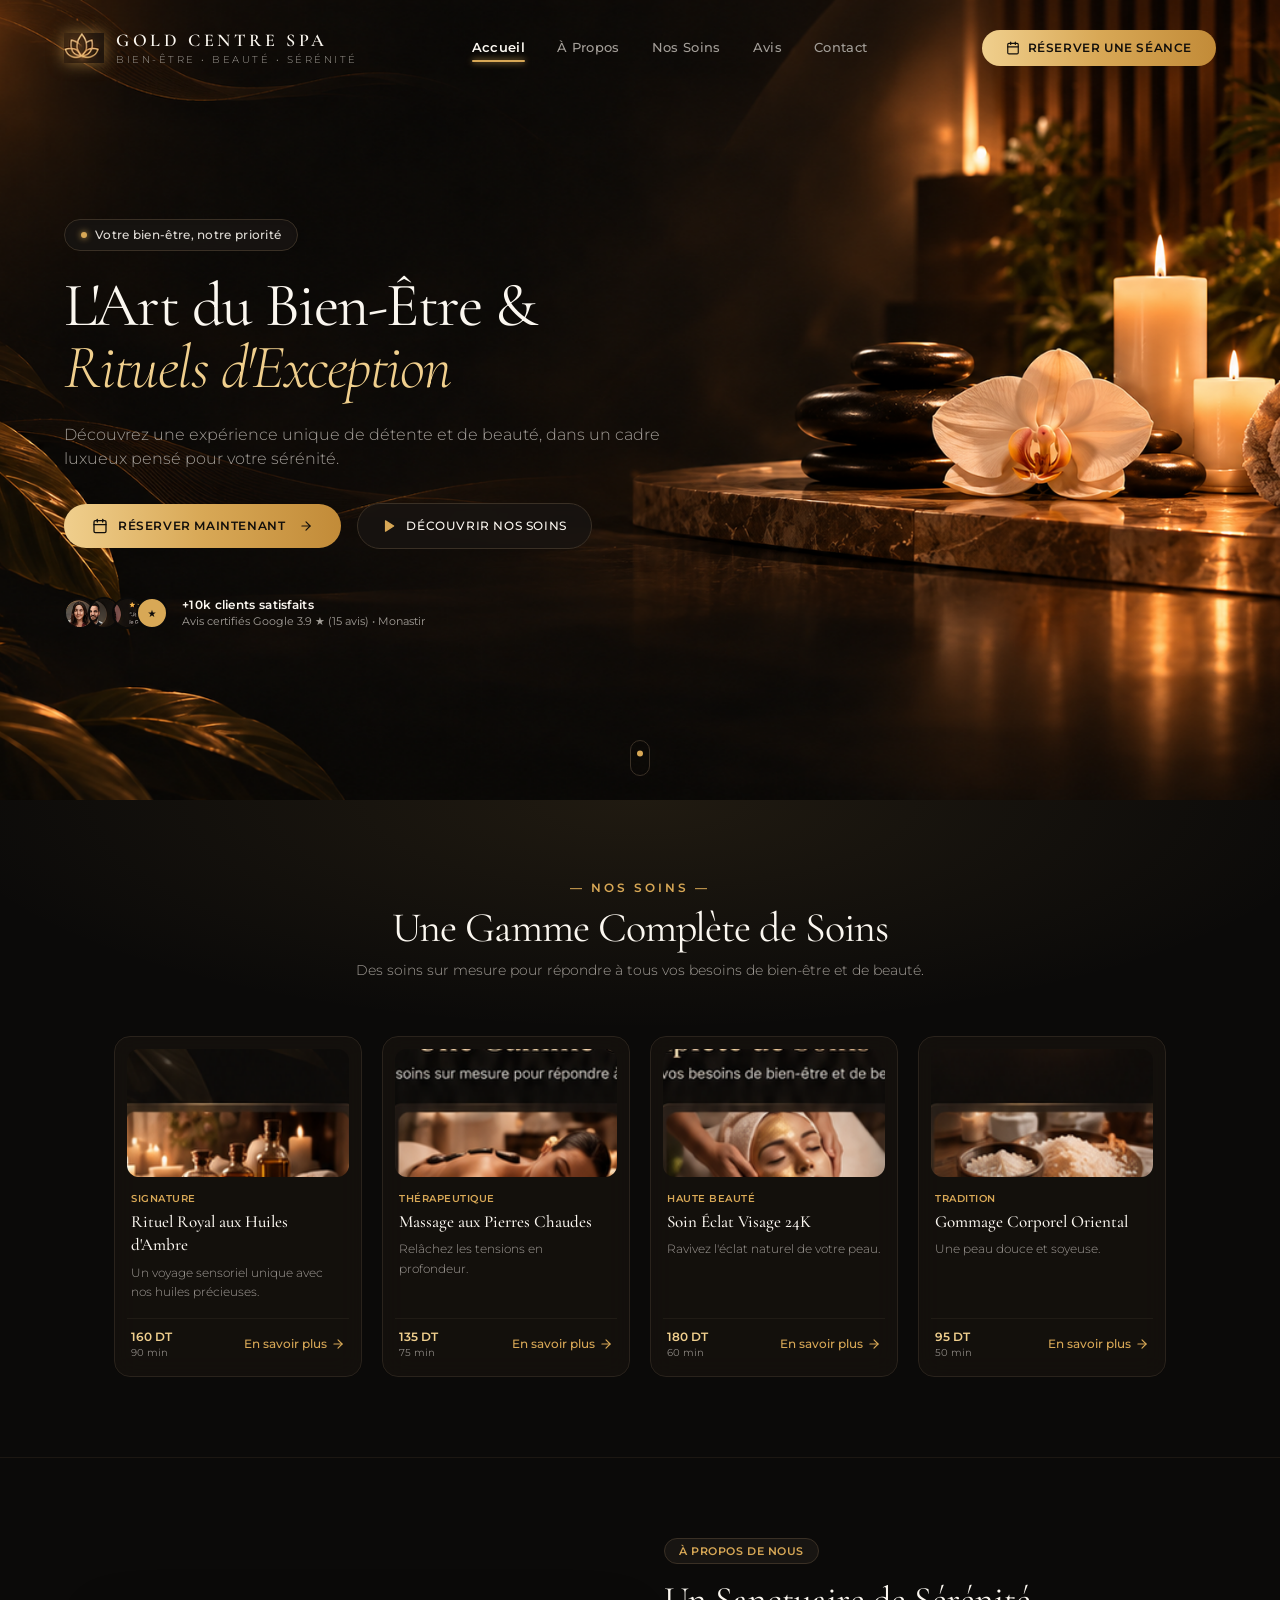
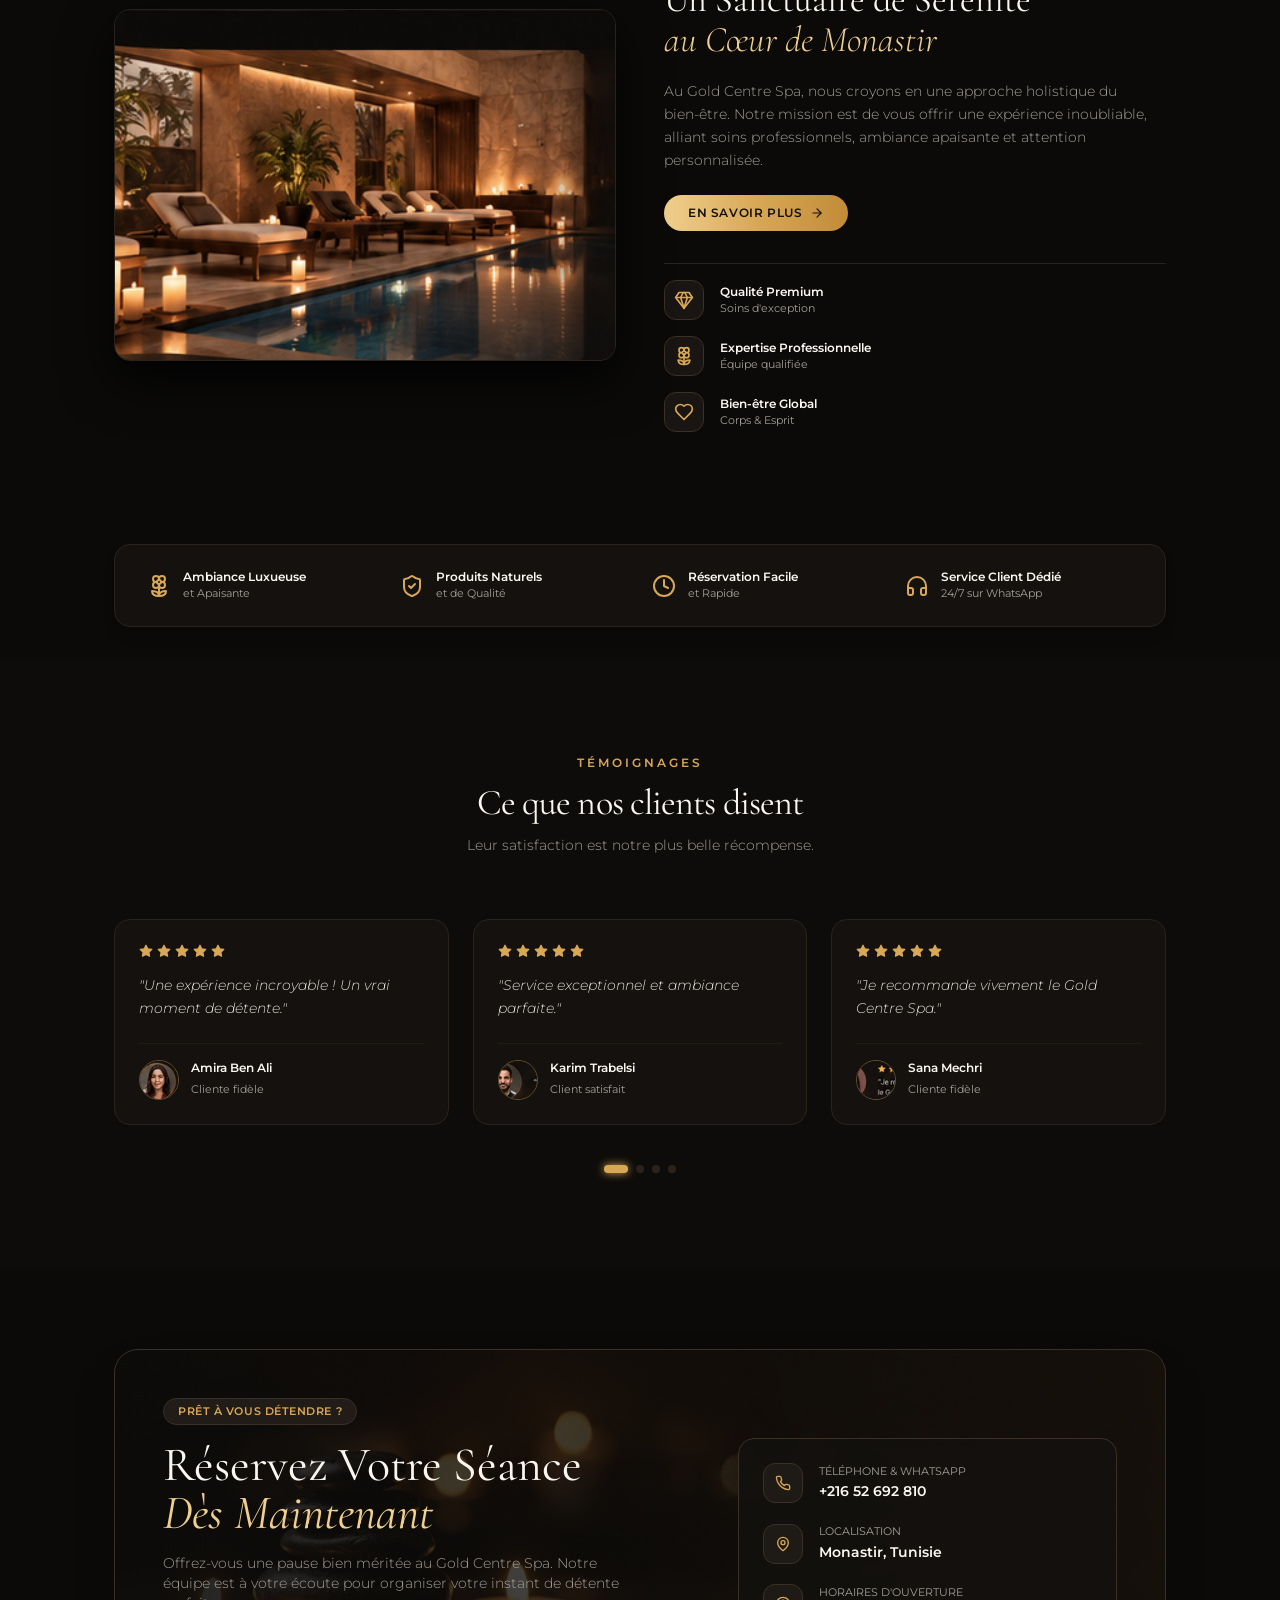
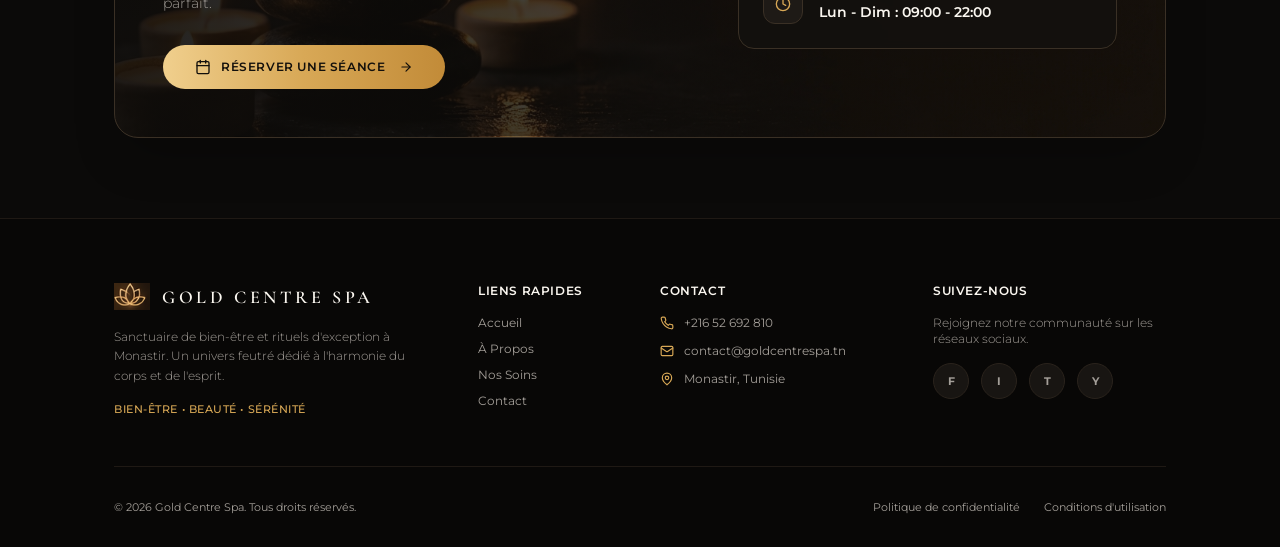
==== commit 78f30083: "Fix: Replace temporary Google images with authentic local assets and compile production Tailwind CSS" ====
--- a/index.html
+++ b/index.html
@@ -1,731 +1,18 @@
-<!DOCTYPE html>
-
-<html class="scroll-smooth" lang="fr"><head>
-<meta charset="utf-8"/>
-<meta content="width=device-width, initial-scale=1.0" name="viewport"/>
-<title>Gold Centre Spa | L’Art du Bien-Être &amp; Rituels d’Exception</title>
-<!-- Google Fonts: Cormorant Garamond / Playfair Display & Montserrat -->
-<link href="https://fonts.googleapis.com" rel="preconnect"/>
-<link crossorigin="" href="https://fonts.gstatic.com" rel="preconnect"/>
-<link href="https://fonts.googleapis.com/css2?family=Cormorant+Garamond:ital,wght@0,400;0,500;0,600;0,700;1,400;1,600&amp;family=Montserrat:wght@300;400;500;600;700&amp;display=swap" rel="stylesheet"/>
-<!-- Tailwind CSS CDN with forms and container queries -->
-<script src="https://cdn.tailwindcss.com?plugins=forms,container-queries"></script>
-<!-- Tailwind Configuration -->
-<script>
-    tailwind.config = {
-      theme: {
-        extend: {
-          colors: {
-            brand: {
-              gold: '#D8B168',
-              goldLight: '#E8CA8A',
-              goldDark: '#B88E44',
-              goldMuted: '#9B7E46',
-              bgDark: '#0D0D10',
-              bgCard: '#15151B',
-              bgCardBorder: '#2B2824',
-              surface: '#1A191E'
-            }
-          },
-          fontFamily: {
-            serif: ['"Cormorant Garamond"', 'serif', 'Georgia'],
-            sans: ['"Montserrat"', 'sans-serif', 'system-ui']
-          }
-        }
-      }
-    }
-  </script>
-<!-- Custom Typography & Micro-Styles -->
-<style data-purpose="typography-and-effects">
-    body {
-      background-color: #0c0d10;
-      color: #e5e5e7;
-      font-family: 'Montserrat', sans-serif;
-      overflow-x: hidden;
-    }
-
-    .font-serif-luxury {
-      font-family: 'Cormorant Garamond', Georgia, serif;
-    }
-
-    /* Subtle luxury glowing borders */
-    .gold-border-glow {
-      border: 1px solid rgba(216, 177, 104, 0.22);
-      transition: border-color 0.3s ease, box-shadow 0.3s ease, transform 0.3s ease;
-    }
-    .gold-border-glow:hover {
-      border-color: rgba(216, 177, 104, 0.55);
-      box-shadow: 0 10px 30px -10px rgba(216, 177, 104, 0.18);
-    }
-
-    .gold-divider-line {
-      display: inline-block;
-      width: 42px;
-      height: 1px;
-      background: linear-gradient(90deg, transparent, #D8B168, transparent);
-      vertical-align: middle;
-    }
-  </style>
-</head>
-<body class="bg-[#0C0D10] text-[#E0DFDC] antialiased selection:bg-[#D8B168] selection:text-black">
-<!-- BEGIN: MainHeader -->
-<header class="fixed top-0 left-0 w-full z-50 bg-[#0C0D10]/85 backdrop-blur-md border-b border-[#24211D]">
-<div class="max-w-7xl mx-auto px-4 sm:px-6 lg:px-8 h-20 flex items-center justify-between">
-<!-- Brand Logo & Tagline -->
-<a class="flex items-center space-x-3 group" href="#">
-<!-- Golden Lotus SVG Emblem -->
-<svg class="w-9 h-9 text-[#D8B168] transition-transform duration-300 group-hover:scale-105" fill="currentColor" viewbox="0 0 100 100">
-<path d="M50,15 C45,30 35,46 15,55 C32,56 46,65 50,85 C54,65 68,56 85,55 C65,46 55,30 50,15 Z" opacity="0.95"></path>
-<path d="M50,30 C47,40 40,50 28,57 C38,60 46,68 50,80 C54,68 62,60 72,57 C60,50 53,40 50,30 Z" opacity="0.6"></path>
-<path d="M22,62 C34,68 45,74 50,90 C55,74 66,68 78,62 C68,76 56,86 50,94 C44,86 32,76 22,62 Z" opacity="0.75"></path>
-</svg>
-<div class="flex flex-col">
-<span class="font-serif-luxury tracking-[0.22em] text-lg sm:text-xl font-bold uppercase text-[#EAD39E]">
-            Gold Centre Spa
-          </span>
-<span class="text-[9px] tracking-[0.28em] text-[#A6977D] uppercase font-light -mt-0.5">
-            Bien-être • Beauté • Sérénité
-          </span>
-</div>
-</a>
-<!-- Center Desktop Navigation Links -->
-<nav class="hidden md:flex items-center space-x-9 text-xs uppercase tracking-[0.2em] font-medium" data-purpose="primary-navigation">
-<a class="text-[#EAD39E] relative pb-1 after:content-[''] after:absolute after:bottom-0 after:left-0 after:w-full after:h-[1.5px] after:bg-[#D8B168]" href="#hero">
-          Accueil
-        </a>
-<a class="text-neutral-300 hover:text-[#EAD39E] transition-colors duration-200" href="#a-propos">
-          À Propos
-        </a>
-<a class="text-neutral-300 hover:text-[#EAD39E] transition-colors duration-200" href="#soins">
-          Nos Soins
-        </a>
-<a class="text-neutral-300 hover:text-[#EAD39E] transition-colors duration-200" href="#avis">
-          Avis
-        </a>
-<a class="text-neutral-300 hover:text-[#EAD39E] transition-colors duration-200" href="#contact">
-          Contact
-        </a>
-</nav>
-<!-- Reservation Call To Action Header Button -->
-<div class="flex items-center">
-<a class="inline-flex items-center gap-2 bg-[#E1BE78] hover:bg-[#ECCF8E] text-[#13110E] text-xs font-semibold px-4 sm:px-5 py-2.5 rounded-full transition-all duration-300 shadow-md shadow-amber-950/20 active:scale-95" href="#reservation">
-<svg class="w-3.5 h-3.5 fill-current" viewbox="0 0 24 24">
-<path d="M19 4h-1V2h-2v2H8V2H6v2H5c-1.1 0-2 .9-2 2v14c0 1.1.9 2 2 2h14c1.1 0 2-.9 2-2V6c0-1.1-.9-2-2-2zm0 16H5V9h14v11zM7 11h5v5H7z"></path>
-</svg>
-<span>Réserver une séance</span>
-</a>
-</div>
-</div>
-</header>
-<!-- END: MainHeader -->
-<!-- BEGIN: HeroSection -->
-<section class="relative min-h-[95vh] lg:min-h-screen pt-28 pb-16 flex items-center justify-center bg-black overflow-hidden" data-purpose="hero-section" id="hero">
-<!-- Hero Background Image (using provided IMAGE_4) with warm gradient vignettes -->
-<div class="absolute inset-0 z-0">
-<img alt="Gold Centre Spa Ambience" class="w-full h-full object-cover object-right md:object-center brightness-[0.72] filter scale-[1.01]" src="https://lh3.googleusercontent.com/aida/[base64]"/>
-<!-- Radial & linear overlays for dark moody spa atmosphere and flawless text legibility -->
-<div class="absolute inset-0 bg-gradient-to-r from-[#0C0D10] via-[#0C0D10]/85 to-transparent"></div>
-<div class="absolute inset-0 bg-gradient-to-t from-[#0C0D10] via-transparent to-[#0C0D10]/60"></div>
-</div>
-<div class="relative z-10 max-w-7xl mx-auto px-4 sm:px-6 lg:px-8 w-full pt-10 sm:pt-4">
-<div class="max-w-2xl">
-<!-- Top Pill Tag -->
-<div class="inline-flex items-center gap-2 px-3.5 py-1.5 rounded-full bg-[#1F1C18]/90 border border-[#483B28] text-[#ECCB89] text-[11px] font-medium tracking-wide mb-6">
-<span class="w-1.5 h-1.5 rounded-full bg-[#ECCB89] animate-pulse"></span>
-<span>Votre bien-être, notre priorité</span>
-</div>
-<!-- Main Headline -->
-<h1 class="font-serif-luxury text-4xl sm:text-5xl lg:text-6xl font-medium tracking-wide text-white leading-[1.12] mb-5">
-          L’Art du Bien-Être &amp; <br/>
-<span class="italic font-normal text-[#E8CA8A]">Rituels d’Exception</span>
-</h1>
-<!-- Hero Subtitle -->
-<p class="text-neutral-300 text-sm sm:text-base font-light leading-relaxed max-w-lg mb-8">
-          Découvrez une expérience unique de détente et de beauté, dans un cadre luxueux pensé pour votre sérénité.
-        </p>
-<!-- CTA Buttons -->
-<div class="flex flex-wrap items-center gap-4 mb-10">
-<a class="inline-flex items-center gap-2.5 bg-[#E1BE78] hover:bg-[#EDD190] text-[#110E0B] text-xs font-semibold px-6 py-3.5 rounded-full transition-all duration-300 shadow-lg shadow-black/40" href="#reservation">
-<svg class="w-3.5 h-3.5 fill-current" viewbox="0 0 24 24">
-<path d="M19 4h-1V2h-2v2H8V2H6v2H5c-1.1 0-2 .9-2 2v14c0 1.1.9 2 2 2h14c1.1 0 2-.9 2-2V6c0-1.1-.9-2-2-2zm0 16H5V9h14v11z"></path>
-</svg>
-<span>Réserver maintenant</span>
-<span>→</span>
-</a>
-<a class="inline-flex items-center gap-2.5 bg-[#171618]/90 hover:bg-[#232124] text-neutral-200 border border-[#3E382F] text-xs font-medium px-5 py-3.5 rounded-full transition-all duration-300" href="#soins">
-<svg class="w-3.5 h-3.5 fill-[#E8CA8A]" viewbox="0 0 24 24">
-<path d="M8 5v14l11-7z"></path>
-</svg>
-<span>Découvrir nos soins</span>
-</a>
-</div>
-<!-- Social Proof Avatars -->
-<div class="flex items-center space-x-3 pt-2">
-<div class="flex -space-x-2">
-<span class="inline-block w-8 h-8 rounded-full border-2 border-[#121114] bg-[#3B3428] text-[10px] text-amber-200 flex items-center justify-center font-bold overflow-hidden shadow">
-<span class="opacity-90">AB</span>
-</span>
-<span class="inline-block w-8 h-8 rounded-full border-2 border-[#121114] bg-[#493E2E] text-[10px] text-amber-200 flex items-center justify-center font-bold overflow-hidden shadow">
-<span class="opacity-90">KT</span>
-</span>
-<span class="inline-block w-8 h-8 rounded-full border-2 border-[#121114] bg-[#5A4832] text-[10px] text-amber-200 flex items-center justify-center font-bold overflow-hidden shadow">
-<span class="opacity-90">SM</span>
-</span>
-</div>
-<p class="text-xs text-neutral-300 font-light tracking-wide">
-<span class="font-medium text-[#E8CA8A]">+10k</span> clients satisfaits
-          </p>
-</div>
-</div>
-</div>
-<!-- Centered Down Arrow Scroll Indicator -->
-<a aria-label="Défiler vers le bas" class="absolute bottom-6 left-1/2 -translate-x-1/2 z-10 w-6 h-10 rounded-full border border-[#675438]/80 flex items-center justify-center text-[#D8B168] hover:border-[#D8B168] transition-colors" href="#soins">
-<svg class="w-3.5 h-3.5 animate-bounce mt-1" fill="none" stroke="currentColor" stroke-width="2" viewbox="0 0 24 24">
-<path d="M19 9l-7 7-7-7"></path>
-</svg>
-</a>
-</section>
-<!-- END: HeroSection -->
-<!-- BEGIN: ServicesSection -->
-<section class="py-24 bg-[#0C0D10] relative" data-purpose="services-showcase" id="soins">
-<div class="max-w-7xl mx-auto px-4 sm:px-6 lg:px-8">
-<!-- Section Header -->
-<div class="text-center max-w-2xl mx-auto mb-16">
-<div class="flex items-center justify-center gap-3 text-[#D8B168] text-xs uppercase tracking-[0.25em] font-medium mb-3">
-<span class="gold-divider-line"></span>
-<span>Nos Soins</span>
-<span class="gold-divider-line"></span>
-</div>
-<h2 class="font-serif-luxury text-3xl sm:text-4xl lg:text-5xl font-normal text-white mb-3">
-          Une Gamme Complète de Soins
-        </h2>
-<p class="text-neutral-400 text-xs sm:text-sm font-light leading-relaxed">
-          Des soins sur mesure pour répondre à tous vos besoins de bien-être et de beauté.
-        </p>
-</div>
-<!-- 4 Cards Grid -->
-<div class="grid grid-cols-1 sm:grid-cols-2 lg:grid-cols-4 gap-6">
-<!-- Card 1: Rituel Royal aux Huiles d'Ambre -->
-<div class="bg-[#141418] rounded-xl overflow-hidden border border-[#282522] gold-border-glow flex flex-col group" data-purpose="service-card">
-<div class="relative h-48 overflow-hidden bg-neutral-900">
-<!-- Ambient spa oils photograph -->
-<img alt="Rituel Royal aux Huiles d’Ambre" class="w-full h-full object-cover group-hover:scale-105 transition-transform duration-500 brightness-90" src="https://lh3.googleusercontent.com/aida/[base64]"/>
-<div class="absolute inset-0 bg-gradient-to-t from-[#141418] via-transparent to-transparent"></div>
-</div>
-<div class="p-5 flex-1 flex flex-col justify-between">
-<div>
-<!-- Golden Icon badge -->
-<div class="w-8 h-8 rounded-full bg-[#201D17] border border-[#52442C] flex items-center justify-center text-[#E8CA8A] mb-3">
-<svg class="w-4 h-4 fill-current" viewbox="0 0 24 24">
-<path d="M12 2C9 6 6 10 6 14a6 6 0 0 0 12 0c0-4-3-8-6-12zm0 16a4 4 0 0 1-4-4c0-2.4 1.8-5.3 4-8 2.2 2.7 4 5.6 4 8a4 4 0 0 1-4 4z"></path>
-</svg>
-</div>
-<h3 class="font-serif-luxury text-lg text-white font-medium mb-1.5 leading-snug">
-                Rituel Royal aux Huiles d’Ambre
-              </h3>
-<p class="text-neutral-400 text-xs font-light leading-relaxed mb-4">
-                Un voyage sensoriel unique avec nos huiles précieuses.
-              </p>
-</div>
-<a class="text-xs text-[#E1BE78] hover:text-[#F3D799] inline-flex items-center gap-1 font-medium transition-colors" href="#reservation">
-<span>En savoir plus</span>
-<span>→</span>
-</a>
-</div>
-</div>
-<!-- Card 2: Massage aux Pierres Chaudes -->
-<div class="bg-[#141418] rounded-xl overflow-hidden border border-[#282522] gold-border-glow flex flex-col group" data-purpose="service-card">
-<div class="relative h-48 overflow-hidden bg-neutral-900">
-<img alt="Massage aux Pierres Chaudes" class="w-full h-full object-cover group-hover:scale-105 transition-transform duration-500 brightness-90" src="https://lh3.googleusercontent.com/aida/[base64]"/>
-<div class="absolute inset-0 bg-gradient-to-t from-[#141418] via-transparent to-transparent"></div>
-</div>
-<div class="p-5 flex-1 flex flex-col justify-between">
-<div>
-<div class="w-8 h-8 rounded-full bg-[#201D17] border border-[#52442C] flex items-center justify-center text-[#E8CA8A] mb-3">
-<!-- Stacked stones icon -->
-<svg class="w-4 h-4 fill-current" viewbox="0 0 24 24">
-<path d="M12 2a4 2 0 0 0-4 2 4 2 0 0 0 4 2 4 2 0 0 0 4-2 4 2 0 0 0-4-2zm-6 7c0-1.6 2.7-3 6-3s6 1.4 6 3-2.7 3-6 3-6-1.4-6-3zm-2 7c0-2.2 3.6-4 8-4s8 1.8 8 4-3.6 4-8 4-8-1.8-8-4z"></path>
-</svg>
-</div>
-<h3 class="font-serif-luxury text-lg text-white font-medium mb-1.5 leading-snug">
-                Massage aux Pierres Chaudes
-              </h3>
-<p class="text-neutral-400 text-xs font-light leading-relaxed mb-4">
-                Relâchez les tensions en profondeur.
-              </p>
-</div>
-<a class="text-xs text-[#E1BE78] hover:text-[#F3D799] inline-flex items-center gap-1 font-medium transition-colors" href="#reservation">
-<span>En savoir plus</span>
-<span>→</span>
-</a>
-</div>
-</div>
-<!-- Card 3: Soin Éclat Visage 24K -->
-<div class="bg-[#141418] rounded-xl overflow-hidden border border-[#282522] gold-border-glow flex flex-col group" data-purpose="service-card">
-<div class="relative h-48 overflow-hidden bg-neutral-900">
-<img alt="Soin Éclat Visage 24K" class="w-full h-full object-cover group-hover:scale-105 transition-transform duration-500 brightness-90" src="https://lh3.googleusercontent.com/aida/[base64]"/>
-<div class="absolute inset-0 bg-gradient-to-t from-[#141418] via-transparent to-transparent"></div>
-</div>
-<div class="p-5 flex-1 flex flex-col justify-between">
-<div>
-<div class="w-8 h-8 rounded-full bg-[#201D17] border border-[#52442C] flex items-center justify-center text-[#E8CA8A] mb-3">
-<!-- Glowing face/beauty icon -->
-<svg class="w-4 h-4 fill-current" viewbox="0 0 24 24">
-<path d="M12 2C6.48 2 2 6.48 2 12s4.48 10 10 10 10-4.48 10-10S17.52 2 12 2zm1 17.93c-3.95-.49-7-3.85-7-7.93 0-.62.08-1.21.21-1.79L9 15v1c0 1.1.9 2 2 2v1.93zm6.9-2.54c-.26-.81-1-1.39-1.9-1.39h-1v-3c0-.55-.45-1-1-1H8v-2h2c.55 0 1-.45 1-1V7h2c1.1 0 2-.9 2-2v-.41c2.93 1.19 5 4.06 5 7.41 0 2.08-.8 3.97-2.1 5.39z"></path>
-</svg>
-</div>
-<h3 class="font-serif-luxury text-lg text-white font-medium mb-1.5 leading-snug">
-                Soin Éclat Visage 24K
-              </h3>
-<p class="text-neutral-400 text-xs font-light leading-relaxed mb-4">
-                Ravivez l'éclat naturel de votre peau.
-              </p>
-</div>
-<a class="text-xs text-[#E1BE78] hover:text-[#F3D799] inline-flex items-center gap-1 font-medium transition-colors" href="#reservation">
-<span>En savoir plus</span>
-<span>→</span>
-</a>
-</div>
-</div>
-<!-- Card 4: Gommage Corporel Oriental -->
-<div class="bg-[#141418] rounded-xl overflow-hidden border border-[#282522] gold-border-glow flex flex-col group" data-purpose="service-card">
-<div class="relative h-48 overflow-hidden bg-neutral-900">
-<img alt="Gommage Corporel Oriental" class="w-full h-full object-cover group-hover:scale-105 transition-transform duration-500 brightness-90" src="https://lh3.googleusercontent.com/aida/[base64]"/>
-<div class="absolute inset-0 bg-gradient-to-t from-[#141418] via-transparent to-transparent"></div>
-</div>
-<div class="p-5 flex-1 flex flex-col justify-between">
-<div>
-<div class="w-8 h-8 rounded-full bg-[#201D17] border border-[#52442C] flex items-center justify-center text-[#E8CA8A] mb-3">
-<!-- Leaf / botanical exfoliation icon -->
-<svg class="w-4 h-4 fill-current" viewbox="0 0 24 24">
-<path d="M17 8C8 10 5.9 16.17 3.82 21.34l1.89.66.95-2.3c.48.17.98.3 1.34.3 4.42 0 8-3.58 8-8 0-.67-.09-1.32-.24-1.94L17 8zm-4.5 9c-2.48 0-4.5-2.02-4.5-4.5 0-1.74 1-3.24 2.45-3.97C11.16 11.28 12.3 14.15 14.93 16c-.73.63-1.6 1-2.43 1z"></path>
-</svg>
-</div>
-<h3 class="font-serif-luxury text-lg text-white font-medium mb-1.5 leading-snug">
-                Gommage Corporel Oriental
-              </h3>
-<p class="text-neutral-400 text-xs font-light leading-relaxed mb-4">
-                Une peau douce et soyeuse.
-              </p>
-</div>
-<a class="text-xs text-[#E1BE78] hover:text-[#F3D799] inline-flex items-center gap-1 font-medium transition-colors" href="#reservation">
-<span>En savoir plus</span>
-<span>→</span>
-</a>
-</div>
-</div>
-</div>
-</div>
-</section>
-<!-- END: ServicesSection -->
-<!-- BEGIN: AboutSection -->
-<section class="py-20 bg-[#0E0F13] relative border-t border-b border-[#1E1C1A]" data-purpose="about-section" id="a-propos">
-<div class="max-w-7xl mx-auto px-4 sm:px-6 lg:px-8">
-<div class="grid grid-cols-1 lg:grid-cols-12 gap-12 lg:gap-14 items-center">
-<!-- Left Column: Sanctuary Pool Imagery (using provided IMAGE_2) -->
-<div class="lg:col-span-7">
-<div class="relative rounded-2xl overflow-hidden border border-[#352F25] shadow-2xl group">
-<img alt="Sanctuaire Spa Gold Centre Tunis" class="w-full h-auto object-cover transform duration-700 group-hover:scale-102" src="https://lh3.googleusercontent.com/aida/[base64]"/>
-<div class="absolute inset-0 bg-gradient-to-tr from-black/40 via-transparent to-transparent"></div>
-</div>
-</div>
-<!-- Right Column: Description & Luxury Highlights -->
-<div class="lg:col-span-5 flex flex-col justify-center">
-<!-- Section Tag -->
-<div class="inline-flex items-center self-start px-3.5 py-1 rounded-full bg-[#1C1914] border border-[#483B28] text-[#ECCB89] text-[11px] font-medium tracking-wide mb-4">
-            À Propos de Nous
-          </div>
-<!-- Headline -->
-<h2 class="font-serif-luxury text-3xl sm:text-4xl text-white font-normal leading-[1.18] mb-5">
-            Un Sanctuaire de Sérénité <br class="hidden sm:inline"/>au Cœur de Tunis
-          </h2>
-<!-- Paragraph -->
-<p class="text-neutral-300 text-xs sm:text-sm font-light leading-relaxed mb-6">
-            Au Gold Centre Spa, nous croyons en une approche holistique du bien-être. Notre mission est de vous offrir une expérience inoubliable, alliant soins professionnels, ambiance apaisante et attention personnalisée.
-          </p>
-<!-- Gold Pill Button -->
-<div class="mb-8">
-<a class="inline-flex items-center gap-2 bg-[#E1BE78] hover:bg-[#ECCF8E] text-[#110F0D] text-xs font-semibold px-5 py-2.5 rounded-full transition-all duration-300" href="#contact">
-<span>En savoir plus</span>
-<span>→</span>
-</a>
-</div>
-<!-- Feature Stack -->
-<div class="space-y-4 pt-2 border-t border-[#23201C]">
-<!-- Feature 1 -->
-<div class="flex items-center space-x-3.5">
-<div class="w-9 h-9 rounded-full bg-[#1B1915] border border-[#52442C] flex items-center justify-center text-[#E8CA8A] flex-shrink-0">
-<svg class="w-4 h-4 fill-none stroke-current" stroke-width="1.8" viewbox="0 0 24 24">
-<path d="M6 3h12l4 6-10 12L2 9l4-6z"></path>
-</svg>
-</div>
-<div>
-<h4 class="text-sm font-medium text-white leading-tight">Qualité Premium</h4>
-<p class="text-[11px] text-neutral-400 font-light">Soins d'exception</p>
-</div>
-</div>
-<!-- Feature 2 -->
-<div class="flex items-center space-x-3.5">
-<div class="w-9 h-9 rounded-full bg-[#1B1915] border border-[#52442C] flex items-center justify-center text-[#E8CA8A] flex-shrink-0">
-<svg class="w-4 h-4 fill-none stroke-current" stroke-width="1.8" viewbox="0 0 24 24">
-<path d="M12 22s8-4 8-10V5l-8-3-8 3v7c0 6 8 10 8 10z"></path>
-</svg>
-</div>
-<div>
-<h4 class="text-sm font-medium text-white leading-tight">Expertise Professionnelle</h4>
-<p class="text-[11px] text-neutral-400 font-light">Équipe qualifiée</p>
-</div>
-</div>
-<!-- Feature 3 -->
-<div class="flex items-center space-x-3.5">
-<div class="w-9 h-9 rounded-full bg-[#1B1915] border border-[#52442C] flex items-center justify-center text-[#E8CA8A] flex-shrink-0">
-<svg class="w-4 h-4 fill-none stroke-current" stroke-width="1.8" viewbox="0 0 24 24">
-<path d="M12 21.35l-1.45-1.32C5.4 15.36 2 12.28 2 8.5 2 5.42 4.42 3 7.5 3c1.74 0 3.41.81 4.5 2.09C13.09 3.81 14.76 3 16.5 3 19.58 3 22 5.42 22 8.5c0 3.78-3.4 6.86-8.55 11.54L12 21.35z"></path>
-</svg>
-</div>
-<div>
-<h4 class="text-sm font-medium text-white leading-tight">Bien-être Global</h4>
-<p class="text-[11px] text-neutral-400 font-light">Corps &amp; Esprit</p>
-</div>
-</div>
-</div>
-</div>
-</div>
-</div>
-</section>
-<!-- END: AboutSection -->
-<!-- BEGIN: ValuePropositionBar -->
-<section class="py-9 bg-[#111216] border-b border-[#211E1B]" data-purpose="features-bar">
-<div class="max-w-7xl mx-auto px-4 sm:px-6 lg:px-8">
-<div class="grid grid-cols-2 md:grid-cols-4 gap-6 lg:gap-8">
-<!-- Value 1 -->
-<div class="flex items-center space-x-3.5">
-<div class="w-10 h-10 rounded-full bg-[#1B1915] border border-[#483B28] flex items-center justify-center text-[#E8CA8A] flex-shrink-0">
-<svg class="w-5 h-5 fill-current" viewbox="0 0 24 24">
-<path d="M12 2C9 6 6 10 6 14a6 6 0 0 0 12 0c0-4-3-8-6-12z"></path>
-</svg>
-</div>
-<div>
-<h5 class="text-xs font-medium text-white">Ambiance Luxueuse</h5>
-<p class="text-[11px] text-neutral-400 font-light">et Apaisante</p>
-</div>
-</div>
-<!-- Value 2 -->
-<div class="flex items-center space-x-3.5">
-<div class="w-10 h-10 rounded-full bg-[#1B1915] border border-[#483B28] flex items-center justify-center text-[#E8CA8A] flex-shrink-0">
-<svg class="w-5 h-5 fill-none stroke-current" stroke-width="1.8" viewbox="0 0 24 24">
-<path d="M9 12l2 2 4-4m5.618-4.016A11.955 11.955 0 0112 2.944a11.955 11.955 0 01-8.618 3.04A12.02 12.02 0 003 9c0 5.591 3.824 10.29 9 11.622 5.176-1.332 9-6.03 9-11.622 0-1.042-.133-2.052-.382-3.016z"></path>
-</svg>
-</div>
-<div>
-<h5 class="text-xs font-medium text-white">Produits Naturels</h5>
-<p class="text-[11px] text-neutral-400 font-light">et de Qualité</p>
-</div>
-</div>
-<!-- Value 3 -->
-<div class="flex items-center space-x-3.5">
-<div class="w-10 h-10 rounded-full bg-[#1B1915] border border-[#483B28] flex items-center justify-center text-[#E8CA8A] flex-shrink-0">
-<svg class="w-5 h-5 fill-none stroke-current" stroke-width="1.8" viewbox="0 0 24 24">
-<circle cx="12" cy="12" r="10"></circle>
-<polyline points="12 6 12 12 16 14"></polyline>
-</svg>
-</div>
-<div>
-<h5 class="text-xs font-medium text-white">Réservation Facile</h5>
-<p class="text-[11px] text-neutral-400 font-light">et Rapide</p>
-</div>
-</div>
-<!-- Value 4 -->
-<div class="flex items-center space-x-3.5">
-<div class="w-10 h-10 rounded-full bg-[#1B1915] border border-[#483B28] flex items-center justify-center text-[#E8CA8A] flex-shrink-0">
-<svg class="w-5 h-5 fill-none stroke-current" stroke-width="1.8" viewbox="0 0 24 24">
-<path d="M3 18v-6a9 9 0 0 1 18 0v6"></path>
-<path d="M21 19a2 2 0 0 1-2 2h-1a2 2 0 0 1-2-2v-3a2 2 0 0 1 2-2h3zM3 19a2 2 0 0 0 2 2h1a2 2 0 0 0 2-2v-3a2 2 0 0 0-2-2H3z"></path>
-</svg>
-</div>
-<div>
-<h5 class="text-xs font-medium text-white">Service Client Dédié</h5>
-<p class="text-[11px] text-neutral-400 font-light">24/7</p>
-</div>
-</div>
-</div>
-</div>
-</section>
-<!-- END: ValuePropositionBar -->
-<!-- BEGIN: TestimonialsSection -->
-<section class="py-24 bg-[#0C0D10] relative overflow-hidden" data-purpose="testimonials" id="avis">
-<div class="max-w-7xl mx-auto px-4 sm:px-6 lg:px-8">
-<!-- Section Title Header -->
-<div class="text-center max-w-2xl mx-auto mb-16">
-<div class="flex items-center justify-center gap-3 text-[#D8B168] text-xs uppercase tracking-[0.25em] font-medium mb-3">
-<span class="gold-divider-line"></span>
-<span>Témoignages</span>
-<span class="gold-divider-line"></span>
-</div>
-<h2 class="font-serif-luxury text-3xl sm:text-4xl lg:text-5xl font-normal text-white mb-3">
-          Ce que nos clients disent
-        </h2>
-<p class="text-neutral-400 text-xs sm:text-sm font-light leading-relaxed">
-          Leur satisfaction est notre plus belle récompense.
-        </p>
-</div>
-<!-- Testimonials Carousel Container with Left/Right Arrows -->
-<div class="relative flex items-center">
-<!-- Left Carousel Nav Arrow -->
-<button aria-label="Avis précédent" class="hidden md:flex absolute -left-4 z-10 w-9 h-9 rounded-full bg-[#18181D]/90 border border-[#3E382E] items-center justify-center text-neutral-300 hover:text-[#E8CA8A] hover:border-[#D8B168] transition-colors">
-<svg class="w-4 h-4" fill="none" stroke="currentColor" viewbox="0 0 24 24">
-<path d="M15 19l-7-7 7-7" stroke-linecap="round" stroke-linejoin="round" stroke-width="2"></path>
-</svg>
-</button>
-<!-- Testimonial Cards Grid -->
-<div class="w-full grid grid-cols-1 md:grid-cols-3 gap-6">
-<!-- Card 1: Amira Ben Ali -->
-<div class="bg-[#141418] rounded-xl p-6 border border-[#2B2721] gold-border-glow flex flex-col justify-between" data-purpose="testimonial-card">
-<div>
-<!-- 5 Gold Stars -->
-<div class="flex text-[#D8B168] mb-3 text-sm tracking-widest">
-                ★★★★★
-              </div>
-<p class="text-xs sm:text-[13px] text-neutral-200 font-light leading-relaxed italic mb-6">
-                “Une expérience incroyable ! Un vrai moment de détente.”
-              </p>
-</div>
-<div class="flex items-center space-x-3 pt-3 border-t border-[#23211D]">
-<div class="w-9 h-9 rounded-full bg-[#2E281F] border border-[#5A492E] flex items-center justify-center text-xs text-[#E8CA8A] font-semibold">
-                AB
-              </div>
-<div>
-<h4 class="text-xs font-semibold text-white">Amira Ben Ali</h4>
-<p class="text-[10px] text-neutral-400">Cliente fidèle</p>
-</div>
-</div>
-</div>
-<!-- Card 2: Karim Trabelsi -->
-<div class="bg-[#141418] rounded-xl p-6 border border-[#2B2721] gold-border-glow flex flex-col justify-between" data-purpose="testimonial-card">
-<div>
-<div class="flex text-[#D8B168] mb-3 text-sm tracking-widest">
-                ★★★★★
-              </div>
-<p class="text-xs sm:text-[13px] text-neutral-200 font-light leading-relaxed italic mb-6">
-                “Service exceptionnel et ambiance parfaite.”
-              </p>
-</div>
-<div class="flex items-center space-x-3 pt-3 border-t border-[#23211D]">
-<div class="w-9 h-9 rounded-full bg-[#2E281F] border border-[#5A492E] flex items-center justify-center text-xs text-[#E8CA8A] font-semibold">
-                KT
-              </div>
-<div>
-<h4 class="text-xs font-semibold text-white">Karim Trabelsi</h4>
-<p class="text-[10px] text-neutral-400">Client satisfait</p>
-</div>
-</div>
-</div>
-<!-- Card 3: Sana Mechri -->
-<div class="bg-[#141418] rounded-xl p-6 border border-[#2B2721] gold-border-glow flex flex-col justify-between" data-purpose="testimonial-card">
-<div>
-<div class="flex text-[#D8B168] mb-3 text-sm tracking-widest">
-                ★★★★★
-              </div>
-<p class="text-xs sm:text-[13px] text-neutral-200 font-light leading-relaxed italic mb-6">
-                “Je recommande vivement le Gold Centre Spa.”
-              </p>
-</div>
-<div class="flex items-center space-x-3 pt-3 border-t border-[#23211D]">
-<div class="w-9 h-9 rounded-full bg-[#2E281F] border border-[#5A492E] flex items-center justify-center text-xs text-[#E8CA8A] font-semibold">
-                SM
-              </div>
-<div>
-<h4 class="text-xs font-semibold text-white">Sana Mechri</h4>
-<p class="text-[10px] text-neutral-400">Cliente fidèle</p>
-</div>
-</div>
-</div>
-</div>
-<!-- Right Carousel Nav Arrow -->
-<button aria-label="Avis suivant" class="hidden md:flex absolute -right-4 z-10 w-9 h-9 rounded-full bg-[#18181D]/90 border border-[#3E382E] items-center justify-center text-neutral-300 hover:text-[#E8CA8A] hover:border-[#D8B168] transition-colors">
-<svg class="w-4 h-4" fill="none" stroke="currentColor" viewbox="0 0 24 24">
-<path d="M9 5l7 7-7 7" stroke-linecap="round" stroke-linejoin="round" stroke-width="2"></path>
-</svg>
-</button>
-</div>
-<!-- Carousel Pagination Dots -->
-<div class="flex justify-center items-center space-x-2 mt-8">
-<span class="w-2.5 h-2.5 rounded-full bg-[#D8B168]"></span>
-<span class="w-2 h-2 rounded-full bg-neutral-700"></span>
-<span class="w-2 h-2 rounded-full bg-neutral-700"></span>
-<span class="w-2 h-2 rounded-full bg-neutral-700"></span>
-</div>
-</div>
-</section>
-<!-- END: TestimonialsSection -->
-<!-- BEGIN: ReservationCtaBanner -->
-<section class="relative py-20 bg-black overflow-hidden" data-purpose="reservation-banner" id="reservation">
-<!-- Background Image: Dark moody warm candlelight (IMAGE_3) -->
-<div class="absolute inset-0 z-0">
-<img alt="Détente Spa Gold Centre" class="w-full h-full object-cover object-center filter brightness-[0.55]" src="https://lh3.googleusercontent.com/aida/[base64]"/>
-<div class="absolute inset-0 bg-gradient-to-r from-[#0C0D10] via-[#0C0D10]/85 to-[#0C0D10]/70"></div>
-</div>
-<div class="relative z-10 max-w-7xl mx-auto px-4 sm:px-6 lg:px-8">
-<div class="grid grid-cols-1 lg:grid-cols-12 gap-8 items-center">
-<!-- Left CTA Column -->
-<div class="lg:col-span-7">
-<div class="inline-flex items-center px-3.5 py-1 rounded-full bg-[#1F1C18]/90 border border-[#483B28] text-[#ECCB89] text-[11px] font-medium tracking-wide mb-4">
-            Prêt à vous détendre ?
-          </div>
-<h2 class="font-serif-luxury text-3xl sm:text-4xl lg:text-5xl font-normal text-white leading-tight mb-3">
-            Réservez Votre Séance <br class="hidden sm:inline"/>Dès Maintenant
-          </h2>
-<p class="text-neutral-300 text-xs sm:text-sm font-light mb-6">
-            Offrez-vous une pause bien méritée au Gold Centre Spa.
-          </p>
-<a class="inline-flex items-center gap-2 bg-[#E1BE78] hover:bg-[#ECCF8E] text-[#110E0B] text-xs font-semibold px-6 py-3.5 rounded-full transition-all duration-300 shadow-xl shadow-black/50" href="#contact">
-<span>Réserver une séance</span>
-<span>→</span>
-</a>
-</div>
-<!-- Right Quick Contact Card -->
-<div class="lg:col-span-5">
-<div class="bg-[#15151B]/85 backdrop-blur-md rounded-2xl p-6 sm:p-7 border border-[#3E382E] shadow-2xl space-y-4">
-<!-- Item 1: Phone -->
-<div class="flex items-center space-x-3.5 text-xs text-neutral-200">
-<div class="w-8 h-8 rounded-full bg-[#201D17] border border-[#52442C] flex items-center justify-center text-[#E8CA8A] flex-shrink-0">
-<svg class="w-4 h-4 fill-current" viewbox="0 0 24 24">
-<path d="M6.62 10.79a15.053 15.053 0 006.59 6.59l2.2-2.2c.27-.27.67-.36 1.02-.24 1.12.37 2.33.57 3.57.57.55 0 1 .45 1 1V20c0 .55-.45 1-1 1-9.39 0-17-7.61-17-17 0-.55.45-1 1-1h3.5c.55 0 1 .45 1 1 0 1.25.2 2.45.57 3.57.11.35.03.74-.25 1.02l-2.2 2.2z"></path>
-</svg>
-</div>
-<span class="font-medium tracking-wide">+216 52 692 810</span>
-</div>
-<!-- Item 2: Address -->
-<div class="flex items-center space-x-3.5 text-xs text-neutral-200">
-<div class="w-8 h-8 rounded-full bg-[#201D17] border border-[#52442C] flex items-center justify-center text-[#E8CA8A] flex-shrink-0">
-<svg class="w-4 h-4 fill-current" viewbox="0 0 24 24">
-<path d="M12 2C8.13 2 5 5.13 5 9c0 5.25 7 13 7 13s7-7.75 7-13c0-3.87-3.13-7-7-7zm0 9.5c-1.38 0-2.5-1.12-2.5-2.5s1.12-2.5 2.5-2.5 2.5 1.12 2.5 2.5-1.12 2.5-2.5 2.5z"></path>
-</svg>
-</div>
-<span class="font-light">Monastir, Tunisie</span>
-</div>
-<!-- Item 3: Hours -->
-<div class="flex items-center space-x-3.5 text-xs text-neutral-200">
-<div class="w-8 h-8 rounded-full bg-[#201D17] border border-[#52442C] flex items-center justify-center text-[#E8CA8A] flex-shrink-0">
-<svg class="w-4 h-4 fill-none stroke-current" stroke-width="2" viewbox="0 0 24 24">
-<circle cx="12" cy="12" r="10"></circle>
-<polyline points="12 6 12 12 16 14"></polyline>
-</svg>
-</div>
-<span class="font-light">Lun - Dim : 09:00 - 22:00</span>
-</div>
-</div>
-</div>
-</div>
-</div>
-</section>
-<!-- END: ReservationCtaBanner -->
-<!-- BEGIN: MainFooter -->
-<footer class="bg-[#08080A] text-neutral-400 text-xs border-t border-[#1C1B1E] pt-16 pb-8" data-purpose="page-footer" id="contact">
-<div class="max-w-7xl mx-auto px-4 sm:px-6 lg:px-8">
-<!-- Footer Columns -->
-<div class="grid grid-cols-1 sm:grid-cols-2 lg:grid-cols-4 gap-10 pb-12 border-b border-[#1A191C]">
-<!-- Column 1: Brand Info -->
-<div class="space-y-4">
-<div class="flex items-center space-x-3">
-<svg class="w-8 h-8 text-[#D8B168]" fill="currentColor" viewbox="0 0 100 100">
-<path d="M50,15 C45,30 35,46 15,55 C32,56 46,65 50,85 C54,65 68,56 85,55 C65,46 55,30 50,15 Z" opacity="0.95"></path>
-<path d="M50,30 C47,40 40,50 28,57 C38,60 46,68 50,80 C54,68 62,60 72,57 C60,50 53,40 50,30 Z" opacity="0.6"></path>
-</svg>
-<div>
-<span class="font-serif-luxury tracking-widest text-base font-bold uppercase text-[#EAD39E] block">
-                Gold Centre Spa
-              </span>
-<span class="text-[9px] tracking-wider text-[#A6977D] uppercase font-light block">
-                Bien-être • Beauté • Sérénité
-              </span>
-</div>
-</div>
-<p class="text-neutral-400 text-xs font-light leading-relaxed">
-            Votre destination d'exception pour une relaxation absolue et des soins sur mesure en Tunisie.
-          </p>
-</div>
-<!-- Column 2: Quick Links -->
-<div>
-<h4 class="text-xs uppercase tracking-[0.2em] font-semibold text-white mb-4">
-            Liens Rapides
-          </h4>
-<ul class="space-y-2.5 font-light">
-<li><a class="hover:text-[#E8CA8A] transition-colors" href="#hero">Accueil</a></li>
-<li><a class="hover:text-[#E8CA8A] transition-colors" href="#a-propos">À Propos</a></li>
-<li><a class="hover:text-[#E8CA8A] transition-colors" href="#soins">Nos Soins</a></li>
-<li><a class="hover:text-[#E8CA8A] transition-colors" href="#contact">Contact</a></li>
-</ul>
-</div>
-<!-- Column 3: Contact Info -->
-<div>
-<h4 class="text-xs uppercase tracking-[0.2em] font-semibold text-white mb-4">
-            Contact
-          </h4>
-<ul class="space-y-2.5 font-light">
-<li class="flex items-center space-x-2">
-<svg class="w-3.5 h-3.5 text-[#D8B168] flex-shrink-0" fill="currentColor" viewbox="0 0 24 24">
-<path d="M6.62 10.79a15.053 15.053 0 006.59 6.59l2.2-2.2c.27-.27.67-.36 1.02-.24 1.12.37 2.33.57 3.57.57.55 0 1 .45 1 1V20c0 .55-.45 1-1 1-9.39 0-17-7.61-17-17 0-.55.45-1 1-1h3.5c.55 0 1 .45 1 1 0 1.25.2 2.45.57 3.57.11.35.03.74-.25 1.02l-2.2 2.2z"></path>
-</svg>
-<span>+216 52 692 810</span>
-</li>
-<li class="flex items-center space-x-2">
-<svg class="w-3.5 h-3.5 text-[#D8B168] flex-shrink-0" fill="currentColor" viewbox="0 0 24 24">
-<path d="M20 4H4c-1.1 0-1.99.9-1.99 2L2 18c0 1.1.9 2 2 2h16c1.1 0 2-.9 2-2V6c0-1.1-.9-2-2-2zm0 4l-8 5-8-5V6l8 5 8-5v2z"></path>
-</svg>
-<span>contact@goldcentrespa.tn</span>
-</li>
-<li class="flex items-center space-x-2">
-<svg class="w-3.5 h-3.5 text-[#D8B168] flex-shrink-0" fill="currentColor" viewbox="0 0 24 24">
-<path d="M12 2C8.13 2 5 5.13 5 9c0 5.25 7 13 7 13s7-7.75 7-13c0-3.87-3.13-7-7-7zm0 9.5c-1.38 0-2.5-1.12-2.5-2.5s1.12-2.5 2.5-2.5 2.5 1.12 2.5 2.5-1.12 2.5-2.5 2.5z"></path>
-</svg>
-<span>Monastir, Tunisie</span>
-</li>
-</ul>
-</div>
-<!-- Column 4: Follow Us -->
-<div>
-<h4 class="text-xs uppercase tracking-[0.2em] font-semibold text-white mb-4">
-            Suivez-nous
-          </h4>
-<div class="flex items-center space-x-3 text-neutral-300">
-<!-- Facebook -->
-<a aria-label="Facebook" class="w-8 h-8 rounded-full bg-[#17161A] border border-[#2D2B30] flex items-center justify-center hover:text-[#E8CA8A] hover:border-[#D8B168] transition-colors" href="#">
-<svg class="w-4 h-4 fill-current" viewbox="0 0 24 24">
-<path d="M24 12.073c0-6.627-5.373-12-12-12s-12 5.373-12 12c0 5.99 4.388 10.954 10.125 11.854v-8.385H7.078v-3.47h3.047V9.43c0-3.007 1.792-4.669 4.533-4.669 1.312 0 2.686.235 2.686.235v2.953H15.83c-1.491 0-1.956.925-1.956 1.874v2.25h3.328l-.532 3.47h-2.796v8.385C19.612 23.027 24 18.062 24 12.073z"></path>
-</svg>
-</a>
-<!-- Instagram -->
-<a aria-label="Instagram" class="w-8 h-8 rounded-full bg-[#17161A] border border-[#2D2B30] flex items-center justify-center hover:text-[#E8CA8A] hover:border-[#D8B168] transition-colors" href="#">
-<svg class="w-4 h-4 fill-current" viewbox="0 0 24 24">
-<path d="M12 2.163c3.204 0 3.584.012 4.85.07 3.252.148 4.771 1.691 4.919 4.919.058 1.265.069 1.645.069 4.849 0 3.205-.012 3.584-.069 4.849-.149 3.225-1.664 4.771-4.919 4.919-1.266.058-1.644.07-4.85.07-3.204 0-3.584-.012-4.849-.07-3.26-.149-4.771-1.699-4.919-4.92-.058-1.265-.07-1.644-.07-4.849 0-3.204.013-3.583.07-4.849.149-3.227 1.664-4.771 4.919-4.919 1.266-.057 1.645-.069 4.849-.069zm0-2.163c-3.259 0-3.667.014-4.947.072-4.358.2-6.78 2.618-6.98 6.98-.059 1.281-.073 1.689-.073 4.948 0 3.259.014 3.668.072 4.948.2 4.358 2.618 6.78 6.98 6.98 1.281.058 1.689.072 4.948.072 3.259 0 3.668-.014 4.948-.072 4.354-.2 6.782-2.618 6.979-6.98.059-1.28.073-1.689.073-4.948 0-3.259-.014-3.667-.072-4.947-.196-4.354-2.617-6.78-6.979-6.98-1.281-.059-1.69-.073-4.949-.073zm0 5.838c-3.403 0-6.162 2.759-6.162 6.162s2.759 6.163 6.162 6.163 6.162-2.759 6.162-6.163c0-3.403-2.759-6.162-6.162-6.162zm0 10.162c-2.209 0-4-1.79-4-4 0-2.209 1.791-4 4-4s4 1.791 4 4c0 2.21-1.791 4-4 4zm6.406-11.845c-.796 0-1.441.645-1.441 1.44s.645 1.44 1.441 1.44c.795 0 1.439-.645 1.439-1.44s-.644-1.44-1.439-1.44z"></path>
-</svg>
-</a>
-<!-- TikTok -->
-<a aria-label="TikTok" class="w-8 h-8 rounded-full bg-[#17161A] border border-[#2D2B30] flex items-center justify-center hover:text-[#E8CA8A] hover:border-[#D8B168] transition-colors" href="#">
-<svg class="w-4 h-4 fill-current" viewbox="0 0 24 24">
-<path d="M12.525.02c1.31-.02 2.61-.01 3.91-.02.08 1.53.63 3.09 1.75 4.17 1.12 1.11 2.7 1.62 4.24 1.79v4.03c-1.44-.05-2.89-.35-4.2-.97-.57-.26-1.1-.59-1.62-1.01-.01 2.92.01 5.84-.02 8.75-.08 1.4-.54 2.79-1.35 3.94-1.31 1.92-3.58 3.17-5.91 3.21-1.43.08-2.86-.31-4.08-1.03-2.02-1.19-3.44-3.37-3.65-5.71-.02-.5-.03-1-.01-1.49.18-1.9 1.12-3.72 2.58-4.96 1.66-1.44 3.98-2.13 6.15-1.72.02 1.48-.04 2.96-.04 4.44-.99-.32-2.15-.23-3.02.37-.63.41-1.11 1.04-1.36 1.75-.21.51-.24 1.07-.14 1.61.24 1.64 1.82 3.02 3.5 2.87 1.12-.01 2.19-.66 2.77-1.61.19-.33.4-.67.41-1.06.1-1.79.06-3.57.07-5.36.01-4.03-.01-8.05.02-12.07z"></path>
-</svg>
-</a>
-<!-- YouTube -->
-<a aria-label="YouTube" class="w-8 h-8 rounded-full bg-[#17161A] border border-[#2D2B30] flex items-center justify-center hover:text-[#E8CA8A] hover:border-[#D8B168] transition-colors" href="#">
-<svg class="w-4 h-4 fill-current" viewbox="0 0 24 24">
-<path d="M23.498 6.186a3.016 3.016 0 0 0-2.122-2.136C19.505 3.545 12 3.545 12 3.545s-7.505 0-9.377.505A3.017 3.017 0 0 0 .502 6.186C0 8.07 0 12 0 12s0 3.93.502 5.814a3.016 3.016 0 0 0 2.122 2.136c1.871.505 9.376.505 9.376.505s7.505 0 9.377-.505a3.015 3.015 0 0 0 2.122-2.136C24 15.93 24 12 24 12s0-3.93-.502-5.814zM9.545 15.568V8.432L15.818 12l-6.273 3.568z"></path>
-</svg>
-</a>
-</div>
-</div>
-</div>
-<!-- Bottom Copyright & Legal Line -->
-<div class="pt-8 flex flex-col sm:flex-row items-center justify-between text-[11px] text-neutral-400 font-light gap-3">
-<p>© 2024 Gold Centre Spa. Tous droits réservés.</p>
-<div class="flex items-center space-x-3 text-neutral-400">
-<a class="hover:text-[#E8CA8A] transition-colors" href="#">Politique de confidentialité</a>
-<span>|</span>
-<a class="hover:text-[#E8CA8A] transition-colors" href="#">Conditions d'utilisation</a>
-</div>
-</div>
-</div>
-</footer>
-<!-- END: MainFooter -->
-</body></html>+<!doctype html>
+<html lang="fr" class="scroll-smooth">
+  <head>
+    <meta charset="UTF-8" />
+    <link rel="icon" type="image/svg+xml" href="data:image/svg+xml,<svg xmlns='http://www.w3.org/2000/svg' viewBox='0 0 24 24' fill='%23D8A856'><path d='M12 2C12 2 8 8 8 13C8 16.31 10.69 19 14 19C14.7 19 15.37 18.88 16 18.66C15.42 16.37 16.14 13.78 17.88 12.04C16.82 9.5 14.15 4.5 12 2Z'/></svg>" />
+    <meta name="viewport" content="width=device-width, initial-scale=1.0" />
+    <title>Gold Centre Spa Monastir | L'Art du Bien-Être & Rituels d'Exception</title>
+    <!-- Google Fonts -->
+    <link rel="preconnect" href="https://fonts.googleapis.com">
+    <link rel="preconnect" href="https://fonts.gstatic.com" crossorigin>
+    <link href="https://fonts.googleapis.com/css2?family=Cormorant+Garamond:ital,wght@0,400;0,500;0,600;0,700;1,400;1,600&family=Montserrat:wght@300;400;500;600;700&display=swap" rel="stylesheet">
+    <script type="module" crossorigin src="/assets/index-BKcq-7Md.js"></script>
+    <link rel="stylesheet" crossorigin href="/assets/index-CMyZaOZo.css">
+  </head>
+  <body class="bg-[#0B0A09] text-[#E0DCD6] font-sans antialiased selection:bg-[#D8A856] selection:text-[#0B0A09]">
+    <div id="root"></div>
+  </body>
+</html>
--- a/assets/index-CMyZaOZo.css
+++ b/assets/index-CMyZaOZo.css
@@ -0,0 +1 @@
+*,:before,:after{--tw-border-spacing-x: 0;--tw-border-spacing-y: 0;--tw-translate-x: 0;--tw-translate-y: 0;--tw-rotate: 0;--tw-skew-x: 0;--tw-skew-y: 0;--tw-scale-x: 1;--tw-scale-y: 1;--tw-pan-x: ;--tw-pan-y: ;--tw-pinch-zoom: ;--tw-scroll-snap-strictness: proximity;--tw-gradient-from-position: ;--tw-gradient-via-position: ;--tw-gradient-to-position: ;--tw-ordinal: ;--tw-slashed-zero: ;--tw-numeric-figure: ;--tw-numeric-spacing: ;--tw-numeric-fraction: ;--tw-ring-inset: ;--tw-ring-offset-width: 0px;--tw-ring-offset-color: #fff;--tw-ring-color: rgb(59 130 246 / .5);--tw-ring-offset-shadow: 0 0 #0000;--tw-ring-shadow: 0 0 #0000;--tw-shadow: 0 0 #0000;--tw-shadow-colored: 0 0 #0000;--tw-blur: ;--tw-brightness: ;--tw-contrast: ;--tw-grayscale: ;--tw-hue-rotate: ;--tw-invert: ;--tw-saturate: ;--tw-sepia: ;--tw-drop-shadow: ;--tw-backdrop-blur: ;--tw-backdrop-brightness: ;--tw-backdrop-contrast: ;--tw-backdrop-grayscale: ;--tw-backdrop-hue-rotate: ;--tw-backdrop-invert: ;--tw-backdrop-opacity: ;--tw-backdrop-saturate: ;--tw-backdrop-sepia: ;--tw-contain-size: ;--tw-contain-layout: ;--tw-contain-paint: ;--tw-contain-style: }::backdrop{--tw-border-spacing-x: 0;--tw-border-spacing-y: 0;--tw-translate-x: 0;--tw-translate-y: 0;--tw-rotate: 0;--tw-skew-x: 0;--tw-skew-y: 0;--tw-scale-x: 1;--tw-scale-y: 1;--tw-pan-x: ;--tw-pan-y: ;--tw-pinch-zoom: ;--tw-scroll-snap-strictness: proximity;--tw-gradient-from-position: ;--tw-gradient-via-position: ;--tw-gradient-to-position: ;--tw-ordinal: ;--tw-slashed-zero: ;--tw-numeric-figure: ;--tw-numeric-spacing: ;--tw-numeric-fraction: ;--tw-ring-inset: ;--tw-ring-offset-width: 0px;--tw-ring-offset-color: #fff;--tw-ring-color: rgb(59 130 246 / .5);--tw-ring-offset-shadow: 0 0 #0000;--tw-ring-shadow: 0 0 #0000;--tw-shadow: 0 0 #0000;--tw-shadow-colored: 0 0 #0000;--tw-blur: ;--tw-brightness: ;--tw-contrast: ;--tw-grayscale: ;--tw-hue-rotate: ;--tw-invert: ;--tw-saturate: ;--tw-sepia: ;--tw-drop-shadow: ;--tw-backdrop-blur: ;--tw-backdrop-brightness: ;--tw-backdrop-contrast: ;--tw-backdrop-grayscale: ;--tw-backdrop-hue-rotate: ;--tw-backdrop-invert: ;--tw-backdrop-opacity: ;--tw-backdrop-saturate: ;--tw-backdrop-sepia: ;--tw-contain-size: ;--tw-contain-layout: ;--tw-contain-paint: ;--tw-contain-style: }*,:before,:after{box-sizing:border-box;border-width:0;border-style:solid;border-color:#e5e7eb}:before,:after{--tw-content: ""}html,:host{line-height:1.5;-webkit-text-size-adjust:100%;-moz-tab-size:4;-o-tab-size:4;tab-size:4;font-family:Montserrat,system-ui,sans-serif;font-feature-settings:normal;font-variation-settings:normal;-webkit-tap-highlight-color:transparent}body{margin:0;line-height:inherit}hr{height:0;color:inherit;border-top-width:1px}abbr:where([title]){-webkit-text-decoration:underline dotted;text-decoration:underline dotted}h1,h2,h3,h4,h5,h6{font-size:inherit;font-weight:inherit}a{color:inherit;text-decoration:inherit}b,strong{font-weight:bolder}code,kbd,samp,pre{font-family:ui-monospace,SFMono-Regular,Menlo,Monaco,Consolas,Liberation Mono,Courier New,monospace;font-feature-settings:normal;font-variation-settings:normal;font-size:1em}small{font-size:80%}sub,sup{font-size:75%;line-height:0;position:relative;vertical-align:baseline}sub{bottom:-.25em}sup{top:-.5em}table{text-indent:0;border-color:inherit;border-collapse:collapse}button,input,optgroup,select,textarea{font-family:inherit;font-feature-settings:inherit;font-variation-settings:inherit;font-size:100%;font-weight:inherit;line-height:inherit;letter-spacing:inherit;color:inherit;margin:0;padding:0}button,select{text-transform:none}button,input:where([type=button]),input:where([type=reset]),input:where([type=submit]){-webkit-appearance:button;background-color:transparent;background-image:none}:-moz-focusring{outline:auto}:-moz-ui-invalid{box-shadow:none}progress{vertical-align:baseline}::-webkit-inner-spin-button,::-webkit-outer-spin-button{height:auto}[type=search]{-webkit-appearance:textfield;outline-offset:-2px}::-webkit-search-decoration{-webkit-appearance:none}::-webkit-file-upload-button{-webkit-appearance:button;font:inherit}summary{display:list-item}blockquote,dl,dd,h1,h2,h3,h4,h5,h6,hr,figure,p,pre{margin:0}fieldset{margin:0;padding:0}legend{padding:0}ol,ul,menu{list-style:none;margin:0;padding:0}dialog{padding:0}textarea{resize:vertical}input::-moz-placeholder,textarea::-moz-placeholder{opacity:1;color:#9ca3af}input::placeholder,textarea::placeholder{opacity:1;color:#9ca3af}button,[role=button]{cursor:pointer}:disabled{cursor:default}img,svg,video,canvas,audio,iframe,embed,object{display:block;vertical-align:middle}img,video{max-width:100%;height:auto}[hidden]:where(:not([hidden=until-found])){display:none}.fixed{position:fixed}.absolute{position:absolute}.relative{position:relative}.inset-0{top:0;right:0;bottom:0;left:0}.bottom-0{bottom:0}.bottom-6{bottom:1.5rem}.left-0{left:0}.left-1\/2{left:50%}.right-0{right:0}.right-4{right:1rem}.right-5{right:1.25rem}.top-0{top:0}.top-4{top:1rem}.top-5{top:1.25rem}.z-10{z-index:10}.z-20{z-index:20}.z-40{z-index:40}.z-50{z-index:50}.mx-auto{margin-left:auto;margin-right:auto}.mb-1{margin-bottom:.25rem}.mb-1\.5{margin-bottom:.375rem}.mb-10{margin-bottom:2.5rem}.mb-14{margin-bottom:3.5rem}.mb-16{margin-bottom:4rem}.mb-2{margin-bottom:.5rem}.mb-3{margin-bottom:.75rem}.mb-3\.5{margin-bottom:.875rem}.mb-4{margin-bottom:1rem}.mb-5{margin-bottom:1.25rem}.mb-6{margin-bottom:1.5rem}.mb-8{margin-bottom:2rem}.ml-1{margin-left:.25rem}.mt-10{margin-top:2.5rem}.mt-2{margin-top:.5rem}.line-clamp-2{overflow:hidden;display:-webkit-box;-webkit-box-orient:vertical;-webkit-line-clamp:2}.block{display:block}.inline-block{display:inline-block}.flex{display:flex}.inline-flex{display:inline-flex}.grid{display:grid}.hidden{display:none}.h-1\.5{height:.375rem}.h-10{height:2.5rem}.h-2{height:.5rem}.h-24{height:6rem}.h-3\.5{height:.875rem}.h-32{height:8rem}.h-4{height:1rem}.h-48{height:12rem}.h-5{height:1.25rem}.h-6{height:1.5rem}.h-8{height:2rem}.h-9{height:2.25rem}.h-\[2px\]{height:2px}.h-auto{height:auto}.h-full{height:100%}.min-h-\[720px\]{min-height:720px}.min-h-screen{min-height:100vh}.w-1\.5{width:.375rem}.w-10{width:2.5rem}.w-2{width:.5rem}.w-3\.5{width:.875rem}.w-4{width:1rem}.w-5{width:1.25rem}.w-6{width:1.5rem}.w-8{width:2rem}.w-9{width:2.25rem}.w-full{width:100%}.max-w-\[1100px\]{max-width:1100px}.max-w-\[1200px\]{max-width:1200px}.max-w-\[320px\]{max-width:320px}.max-w-\[480px\]{max-width:480px}.max-w-\[620px\]{max-width:620px}.max-w-\[680px\]{max-width:680px}.max-w-lg{max-width:32rem}.max-w-md{max-width:28rem}.shrink-0{flex-shrink:0}.-translate-x-1\/2{--tw-translate-x: -50%;transform:translate(var(--tw-translate-x),var(--tw-translate-y)) rotate(var(--tw-rotate)) skew(var(--tw-skew-x)) skewY(var(--tw-skew-y)) scaleX(var(--tw-scale-x)) scaleY(var(--tw-scale-y))}.grid-cols-1{grid-template-columns:repeat(1,minmax(0,1fr))}.grid-cols-2{grid-template-columns:repeat(2,minmax(0,1fr))}.flex-col{flex-direction:column}.flex-wrap{flex-wrap:wrap}.items-start{align-items:flex-start}.items-center{align-items:center}.justify-center{justify-content:center}.justify-between{justify-content:space-between}.gap-1{gap:.25rem}.gap-10{gap:2.5rem}.gap-12{gap:3rem}.gap-2{gap:.5rem}.gap-2\.5{gap:.625rem}.gap-3{gap:.75rem}.gap-3\.5{gap:.875rem}.gap-4{gap:1rem}.gap-5{gap:1.25rem}.gap-6{gap:1.5rem}.gap-8{gap:2rem}.-space-x-2>:not([hidden])~:not([hidden]){--tw-space-x-reverse: 0;margin-right:calc(-.5rem * var(--tw-space-x-reverse));margin-left:calc(-.5rem * calc(1 - var(--tw-space-x-reverse)))}.overflow-hidden{overflow:hidden}.overflow-x-hidden{overflow-x:hidden}.scroll-smooth{scroll-behavior:smooth}.rounded-2xl{border-radius:1rem}.rounded-3xl{border-radius:1.5rem}.rounded-full{border-radius:9999px}.rounded-xl{border-radius:.75rem}.border{border-width:1px}.border-2{border-width:2px}.border-b{border-bottom-width:1px}.border-t{border-top-width:1px}.border-\[\#0B0A09\]{--tw-border-opacity: 1;border-color:rgb(11 10 9 / var(--tw-border-opacity, 1))}.border-\[\#1C1712\]{--tw-border-opacity: 1;border-color:rgb(28 23 18 / var(--tw-border-opacity, 1))}.border-\[\#1F1914\]{--tw-border-opacity: 1;border-color:rgb(31 25 20 / var(--tw-border-opacity, 1))}.border-\[\#2A231C\]{--tw-border-opacity: 1;border-color:rgb(42 35 28 / var(--tw-border-opacity, 1))}.border-\[\#2A231C\]\/60{border-color:#2a231c99}.border-\[\#3A3025\]{--tw-border-opacity: 1;border-color:rgb(58 48 37 / var(--tw-border-opacity, 1))}.border-\[\#D8A856\]\/40{border-color:#d8a85666}.bg-\[\#080706\]{--tw-bg-opacity: 1;background-color:rgb(8 7 6 / var(--tw-bg-opacity, 1))}.bg-\[\#0B0A09\]{--tw-bg-opacity: 1;background-color:rgb(11 10 9 / var(--tw-bg-opacity, 1))}.bg-\[\#0E0C0A\]{--tw-bg-opacity: 1;background-color:rgb(14 12 10 / var(--tw-bg-opacity, 1))}.bg-\[\#14110E\]{--tw-bg-opacity: 1;background-color:rgb(20 17 14 / var(--tw-bg-opacity, 1))}.bg-\[\#14110E\]\/90{background-color:#14110ee6}.bg-\[\#14110E\]\/95{background-color:#14110ef2}.bg-\[\#141210\]{--tw-bg-opacity: 1;background-color:rgb(20 18 16 / var(--tw-bg-opacity, 1))}.bg-\[\#181512\]{--tw-bg-opacity: 1;background-color:rgb(24 21 18 / var(--tw-bg-opacity, 1))}.bg-\[\#181512\]\/80{background-color:#181512cc}.bg-\[\#181512\]\/90{background-color:#181512e6}.bg-\[\#1C1814\]{--tw-bg-opacity: 1;background-color:rgb(28 24 20 / var(--tw-bg-opacity, 1))}.bg-\[\#1E1A16\]{--tw-bg-opacity: 1;background-color:rgb(30 26 22 / var(--tw-bg-opacity, 1))}.bg-\[\#241F1A\]\/90{background-color:#241f1ae6}.bg-\[\#2A231C\]{--tw-bg-opacity: 1;background-color:rgb(42 35 28 / var(--tw-bg-opacity, 1))}.bg-\[\#D8A856\]{--tw-bg-opacity: 1;background-color:rgb(216 168 86 / var(--tw-bg-opacity, 1))}.bg-black\/60{background-color:#0009}.bg-black\/80{background-color:#000c}.bg-transparent{background-color:transparent}.bg-\[radial-gradient\(ellipse_80\%_50\%_at_50\%_0\%\,rgba\(216\,168\,86\,0\.1\)\,transparent_70\%\)\]{background-image:radial-gradient(ellipse 80% 50% at 50% 0%,rgba(216,168,86,.1),transparent 70%)}.bg-gradient-to-r{background-image:linear-gradient(to right,var(--tw-gradient-stops))}.from-\[\#F0CF8D\]{--tw-gradient-from: #F0CF8D var(--tw-gradient-from-position);--tw-gradient-to: rgb(240 207 141 / 0) var(--tw-gradient-to-position);--tw-gradient-stops: var(--tw-gradient-from), var(--tw-gradient-to)}.via-\[\#D8A856\]{--tw-gradient-to: rgb(216 168 86 / 0) var(--tw-gradient-to-position);--tw-gradient-stops: var(--tw-gradient-from), #D8A856 var(--tw-gradient-via-position), var(--tw-gradient-to)}.to-\[\#C28B38\]{--tw-gradient-to: #C28B38 var(--tw-gradient-to-position)}.to-\[\#D8A856\]{--tw-gradient-to: #D8A856 var(--tw-gradient-to-position)}.bg-cover{background-size:cover}.bg-center{background-position:center}.bg-right{background-position:right}.fill-\[\#D8A856\]{fill:#d8a856}.object-cover{-o-object-fit:cover;object-fit:cover}.p-1{padding:.25rem}.p-1\.5{padding:.375rem}.p-2{padding:.5rem}.p-3{padding:.75rem}.p-4{padding:1rem}.p-6{padding:1.5rem}.p-8{padding:2rem}.px-1{padding-left:.25rem;padding-right:.25rem}.px-3\.5{padding-left:.875rem;padding-right:.875rem}.px-4{padding-left:1rem;padding-right:1rem}.px-6{padding-left:1.5rem;padding-right:1.5rem}.px-7{padding-left:1.75rem;padding-right:1.75rem}.px-8{padding-left:2rem;padding-right:2rem}.py-1{padding-top:.25rem;padding-bottom:.25rem}.py-1\.5{padding-top:.375rem;padding-bottom:.375rem}.py-2{padding-top:.5rem;padding-bottom:.5rem}.py-2\.5{padding-top:.625rem;padding-bottom:.625rem}.py-20{padding-top:5rem;padding-bottom:5rem}.py-24{padding-top:6rem;padding-bottom:6rem}.py-3{padding-top:.75rem;padding-bottom:.75rem}.py-3\.5{padding-top:.875rem;padding-bottom:.875rem}.py-4{padding-top:1rem;padding-bottom:1rem}.py-6{padding-top:1.5rem;padding-bottom:1.5rem}.py-8{padding-top:2rem;padding-bottom:2rem}.pb-1{padding-bottom:.25rem}.pb-12{padding-bottom:3rem}.pb-20{padding-bottom:5rem}.pb-8{padding-bottom:2rem}.pt-16{padding-top:4rem}.pt-2{padding-top:.5rem}.pt-2\.5{padding-top:.625rem}.pt-3{padding-top:.75rem}.pt-32{padding-top:8rem}.pt-4{padding-top:1rem}.pt-8{padding-top:2rem}.text-center{text-align:center}.font-sans{font-family:Montserrat,system-ui,sans-serif}.font-serif{font-family:Cormorant Garamond,Playfair Display,serif}.text-2xl{font-size:1.5rem;line-height:2rem}.text-3xl{font-size:1.875rem;line-height:2.25rem}.text-4xl{font-size:2.25rem;line-height:2.5rem}.text-\[10px\]{font-size:10px}.text-\[11px\]{font-size:11px}.text-\[12px\]{font-size:12px}.text-\[13px\]{font-size:13px}.text-\[17px\]{font-size:17px}.text-lg{font-size:1.125rem;line-height:1.75rem}.text-sm{font-size:.875rem;line-height:1.25rem}.text-xs{font-size:.75rem;line-height:1rem}.font-bold{font-weight:700}.font-light{font-weight:300}.font-medium{font-weight:500}.font-normal{font-weight:400}.font-semibold{font-weight:600}.uppercase{text-transform:uppercase}.italic{font-style:italic}.leading-\[1\.12\]{line-height:1.12}.leading-relaxed{line-height:1.625}.leading-snug{line-height:1.375}.leading-tight{line-height:1.25}.tracking-\[0\.25em\]{letter-spacing:.25em}.tracking-\[0\.2em\]{letter-spacing:.2em}.tracking-tight{letter-spacing:-.025em}.tracking-wide{letter-spacing:.025em}.tracking-wider{letter-spacing:.05em}.text-\[\#0B0A09\]{--tw-text-opacity: 1;color:rgb(11 10 9 / var(--tw-text-opacity, 1))}.text-\[\#120F0B\]{--tw-text-opacity: 1;color:rgb(18 15 11 / var(--tw-text-opacity, 1))}.text-\[\#8C8781\]{--tw-text-opacity: 1;color:rgb(140 135 129 / var(--tw-text-opacity, 1))}.text-\[\#A39E98\]{--tw-text-opacity: 1;color:rgb(163 158 152 / var(--tw-text-opacity, 1))}.text-\[\#D8A856\]{--tw-text-opacity: 1;color:rgb(216 168 86 / var(--tw-text-opacity, 1))}.text-\[\#E0DCD6\]{--tw-text-opacity: 1;color:rgb(224 220 214 / var(--tw-text-opacity, 1))}.text-\[\#F0CF8D\]{--tw-text-opacity: 1;color:rgb(240 207 141 / var(--tw-text-opacity, 1))}.text-\[\#FBF7F0\]{--tw-text-opacity: 1;color:rgb(251 247 240 / var(--tw-text-opacity, 1))}.text-white{--tw-text-opacity: 1;color:rgb(255 255 255 / var(--tw-text-opacity, 1))}.antialiased{-webkit-font-smoothing:antialiased;-moz-osx-font-smoothing:grayscale}.shadow-2xl{--tw-shadow: 0 25px 50px -12px rgb(0 0 0 / .25);--tw-shadow-colored: 0 25px 50px -12px var(--tw-shadow-color);box-shadow:var(--tw-ring-offset-shadow, 0 0 #0000),var(--tw-ring-shadow, 0 0 #0000),var(--tw-shadow)}.shadow-\[0_0_6px_\#D8A856\]{--tw-shadow: 0 0 6px #D8A856;--tw-shadow-colored: 0 0 6px var(--tw-shadow-color);box-shadow:var(--tw-ring-offset-shadow, 0 0 #0000),var(--tw-ring-shadow, 0 0 #0000),var(--tw-shadow)}.shadow-\[0_0_8px_\#D8A856\]{--tw-shadow: 0 0 8px #D8A856;--tw-shadow-colored: 0 0 8px var(--tw-shadow-color);box-shadow:var(--tw-ring-offset-shadow, 0 0 #0000),var(--tw-ring-shadow, 0 0 #0000),var(--tw-shadow)}.shadow-\[0_20px_50px_rgba\(0\,0\,0\,0\.8\)\]{--tw-shadow: 0 20px 50px rgba(0,0,0,.8);--tw-shadow-colored: 0 20px 50px var(--tw-shadow-color);box-shadow:var(--tw-ring-offset-shadow, 0 0 #0000),var(--tw-ring-shadow, 0 0 #0000),var(--tw-shadow)}.shadow-inner{--tw-shadow: inset 0 2px 4px 0 rgb(0 0 0 / .05);--tw-shadow-colored: inset 0 2px 4px 0 var(--tw-shadow-color);box-shadow:var(--tw-ring-offset-shadow, 0 0 #0000),var(--tw-ring-shadow, 0 0 #0000),var(--tw-shadow)}.shadow-lg{--tw-shadow: 0 10px 15px -3px rgb(0 0 0 / .1), 0 4px 6px -4px rgb(0 0 0 / .1);--tw-shadow-colored: 0 10px 15px -3px var(--tw-shadow-color), 0 4px 6px -4px var(--tw-shadow-color);box-shadow:var(--tw-ring-offset-shadow, 0 0 #0000),var(--tw-ring-shadow, 0 0 #0000),var(--tw-shadow)}.outline-none{outline:2px solid transparent;outline-offset:2px}.drop-shadow-\[0_0_8px_rgba\(216\,168\,86\,0\.6\)\]{--tw-drop-shadow: drop-shadow(0 0 8px rgba(216,168,86,.6));filter:var(--tw-blur) var(--tw-brightness) var(--tw-contrast) var(--tw-grayscale) var(--tw-hue-rotate) var(--tw-invert) var(--tw-saturate) var(--tw-sepia) var(--tw-drop-shadow)}.filter{filter:var(--tw-blur) var(--tw-brightness) var(--tw-contrast) var(--tw-grayscale) var(--tw-hue-rotate) var(--tw-invert) var(--tw-saturate) var(--tw-sepia) var(--tw-drop-shadow)}.backdrop-blur-md{--tw-backdrop-blur: blur(12px);-webkit-backdrop-filter:var(--tw-backdrop-blur) var(--tw-backdrop-brightness) var(--tw-backdrop-contrast) var(--tw-backdrop-grayscale) var(--tw-backdrop-hue-rotate) var(--tw-backdrop-invert) var(--tw-backdrop-opacity) var(--tw-backdrop-saturate) var(--tw-backdrop-sepia);backdrop-filter:var(--tw-backdrop-blur) var(--tw-backdrop-brightness) var(--tw-backdrop-contrast) var(--tw-backdrop-grayscale) var(--tw-backdrop-hue-rotate) var(--tw-backdrop-invert) var(--tw-backdrop-opacity) var(--tw-backdrop-saturate) var(--tw-backdrop-sepia)}.backdrop-blur-sm{--tw-backdrop-blur: blur(4px);-webkit-backdrop-filter:var(--tw-backdrop-blur) var(--tw-backdrop-brightness) var(--tw-backdrop-contrast) var(--tw-backdrop-grayscale) var(--tw-backdrop-hue-rotate) var(--tw-backdrop-invert) var(--tw-backdrop-opacity) var(--tw-backdrop-saturate) var(--tw-backdrop-sepia);backdrop-filter:var(--tw-backdrop-blur) var(--tw-backdrop-brightness) var(--tw-backdrop-contrast) var(--tw-backdrop-grayscale) var(--tw-backdrop-hue-rotate) var(--tw-backdrop-invert) var(--tw-backdrop-opacity) var(--tw-backdrop-saturate) var(--tw-backdrop-sepia)}.transition{transition-property:color,background-color,border-color,text-decoration-color,fill,stroke,opacity,box-shadow,transform,filter,backdrop-filter;transition-timing-function:cubic-bezier(.4,0,.2,1);transition-duration:.15s}.transition-all{transition-property:all;transition-timing-function:cubic-bezier(.4,0,.2,1);transition-duration:.15s}.transition-colors{transition-property:color,background-color,border-color,text-decoration-color,fill,stroke;transition-timing-function:cubic-bezier(.4,0,.2,1);transition-duration:.15s}.transition-transform{transition-property:transform;transition-timing-function:cubic-bezier(.4,0,.2,1);transition-duration:.15s}.duration-500{transition-duration:.5s}.duration-700{transition-duration:.7s}::-webkit-scrollbar{width:8px}::-webkit-scrollbar-track{background:#0b0a09}::-webkit-scrollbar-thumb{background:#2a231c;border-radius:4px}::-webkit-scrollbar-thumb:hover{background:#d8a856}.selection\:bg-\[\#D8A856\] *::-moz-selection{--tw-bg-opacity: 1;background-color:rgb(216 168 86 / var(--tw-bg-opacity, 1))}.selection\:bg-\[\#D8A856\] *::selection{--tw-bg-opacity: 1;background-color:rgb(216 168 86 / var(--tw-bg-opacity, 1))}.selection\:text-\[\#0B0A09\] *::-moz-selection{--tw-text-opacity: 1;color:rgb(11 10 9 / var(--tw-text-opacity, 1))}.selection\:text-\[\#0B0A09\] *::selection{--tw-text-opacity: 1;color:rgb(11 10 9 / var(--tw-text-opacity, 1))}.selection\:bg-\[\#D8A856\]::-moz-selection{--tw-bg-opacity: 1;background-color:rgb(216 168 86 / var(--tw-bg-opacity, 1))}.selection\:bg-\[\#D8A856\]::selection{--tw-bg-opacity: 1;background-color:rgb(216 168 86 / var(--tw-bg-opacity, 1))}.selection\:text-\[\#0B0A09\]::-moz-selection{--tw-text-opacity: 1;color:rgb(11 10 9 / var(--tw-text-opacity, 1))}.selection\:text-\[\#0B0A09\]::selection{--tw-text-opacity: 1;color:rgb(11 10 9 / var(--tw-text-opacity, 1))}.hover\:scale-\[1\.02\]:hover{--tw-scale-x: 1.02;--tw-scale-y: 1.02;transform:translate(var(--tw-translate-x),var(--tw-translate-y)) rotate(var(--tw-rotate)) skew(var(--tw-skew-x)) skewY(var(--tw-skew-y)) scaleX(var(--tw-scale-x)) scaleY(var(--tw-scale-y))}.hover\:border-\[\#D8A856\]:hover{--tw-border-opacity: 1;border-color:rgb(216 168 86 / var(--tw-border-opacity, 1))}.hover\:border-\[\#D8A856\]\/40:hover{border-color:#d8a85666}.hover\:border-\[\#D8A856\]\/50:hover{border-color:#d8a85680}.hover\:bg-\[\#1E1A16\]:hover{--tw-bg-opacity: 1;background-color:rgb(30 26 22 / var(--tw-bg-opacity, 1))}.hover\:bg-\[\#3A3025\]:hover{--tw-bg-opacity: 1;background-color:rgb(58 48 37 / var(--tw-bg-opacity, 1))}.hover\:bg-black\/80:hover{background-color:#000c}.hover\:text-\[\#D8A856\]:hover{--tw-text-opacity: 1;color:rgb(216 168 86 / var(--tw-text-opacity, 1))}.hover\:text-\[\#F0CF8D\]:hover{--tw-text-opacity: 1;color:rgb(240 207 141 / var(--tw-text-opacity, 1))}.hover\:text-\[\#FBF7F0\]:hover{--tw-text-opacity: 1;color:rgb(251 247 240 / var(--tw-text-opacity, 1))}.hover\:text-white:hover{--tw-text-opacity: 1;color:rgb(255 255 255 / var(--tw-text-opacity, 1))}.hover\:shadow-\[0_0_15px_rgba\(216\,168\,86\,0\.4\)\]:hover{--tw-shadow: 0 0 15px rgba(216,168,86,.4);--tw-shadow-colored: 0 0 15px var(--tw-shadow-color);box-shadow:var(--tw-ring-offset-shadow, 0 0 #0000),var(--tw-ring-shadow, 0 0 #0000),var(--tw-shadow)}.hover\:shadow-\[0_0_20px_rgba\(216\,168\,86\,0\.4\)\]:hover{--tw-shadow: 0 0 20px rgba(216,168,86,.4);--tw-shadow-colored: 0 0 20px var(--tw-shadow-color);box-shadow:var(--tw-ring-offset-shadow, 0 0 #0000),var(--tw-ring-shadow, 0 0 #0000),var(--tw-shadow)}.hover\:shadow-\[0_0_20px_rgba\(216\,168\,86\,0\.5\)\]:hover{--tw-shadow: 0 0 20px rgba(216,168,86,.5);--tw-shadow-colored: 0 0 20px var(--tw-shadow-color);box-shadow:var(--tw-ring-offset-shadow, 0 0 #0000),var(--tw-ring-shadow, 0 0 #0000),var(--tw-shadow)}.hover\:shadow-\[0_0_25px_rgba\(216\,168\,86\,0\.5\)\]:hover{--tw-shadow: 0 0 25px rgba(216,168,86,.5);--tw-shadow-colored: 0 0 25px var(--tw-shadow-color);box-shadow:var(--tw-ring-offset-shadow, 0 0 #0000),var(--tw-ring-shadow, 0 0 #0000),var(--tw-shadow)}.hover\:shadow-\[0_12px_35px_rgba\(216\,168\,86\,0\.12\)\]:hover{--tw-shadow: 0 12px 35px rgba(216,168,86,.12);--tw-shadow-colored: 0 12px 35px var(--tw-shadow-color);box-shadow:var(--tw-ring-offset-shadow, 0 0 #0000),var(--tw-ring-shadow, 0 0 #0000),var(--tw-shadow)}.focus\:border-\[\#D8A856\]:focus{--tw-border-opacity: 1;border-color:rgb(216 168 86 / var(--tw-border-opacity, 1))}.active\:scale-\[0\.98\]:active{--tw-scale-x: .98;--tw-scale-y: .98;transform:translate(var(--tw-translate-x),var(--tw-translate-y)) rotate(var(--tw-rotate)) skew(var(--tw-skew-x)) skewY(var(--tw-skew-y)) scaleX(var(--tw-scale-x)) scaleY(var(--tw-scale-y))}.group:hover .group-hover\:translate-x-1{--tw-translate-x: .25rem;transform:translate(var(--tw-translate-x),var(--tw-translate-y)) rotate(var(--tw-rotate)) skew(var(--tw-skew-x)) skewY(var(--tw-skew-y)) scaleX(var(--tw-scale-x)) scaleY(var(--tw-scale-y))}.group:hover .group-hover\:scale-105{--tw-scale-x: 1.05;--tw-scale-y: 1.05;transform:translate(var(--tw-translate-x),var(--tw-translate-y)) rotate(var(--tw-rotate)) skew(var(--tw-skew-x)) skewY(var(--tw-skew-y)) scaleX(var(--tw-scale-x)) scaleY(var(--tw-scale-y))}.group:hover .group-hover\:text-\[\#D8A856\]{--tw-text-opacity: 1;color:rgb(216 168 86 / var(--tw-text-opacity, 1))}@media (min-width: 640px){.sm\:flex{display:flex}.sm\:grid-cols-2{grid-template-columns:repeat(2,minmax(0,1fr))}.sm\:flex-row{flex-direction:row}.sm\:p-8{padding:2rem}.sm\:text-4xl{font-size:2.25rem;line-height:2.5rem}.sm\:text-5xl{font-size:3rem;line-height:1}.sm\:text-base{font-size:1rem;line-height:1.5rem}}@media (min-width: 768px){.md\:flex{display:flex}.md\:hidden{display:none}.md\:grid-cols-2{grid-template-columns:repeat(2,minmax(0,1fr))}.md\:grid-cols-3{grid-template-columns:repeat(3,minmax(0,1fr))}.md\:grid-cols-4{grid-template-columns:repeat(4,minmax(0,1fr))}.md\:p-12{padding:3rem}}@media (min-width: 1024px){.lg\:col-span-2{grid-column:span 2 / span 2}.lg\:col-span-3{grid-column:span 3 / span 3}.lg\:col-span-4{grid-column:span 4 / span 4}.lg\:col-span-5{grid-column:span 5 / span 5}.lg\:col-span-6{grid-column:span 6 / span 6}.lg\:col-span-7{grid-column:span 7 / span 7}.lg\:min-h-\[800px\]{min-height:800px}.lg\:grid-cols-12{grid-template-columns:repeat(12,minmax(0,1fr))}.lg\:grid-cols-4{grid-template-columns:repeat(4,minmax(0,1fr))}.lg\:text-5xl{font-size:3rem;line-height:1}.lg\:text-\[42px\]{font-size:42px}.lg\:text-\[62px\]{font-size:62px}}
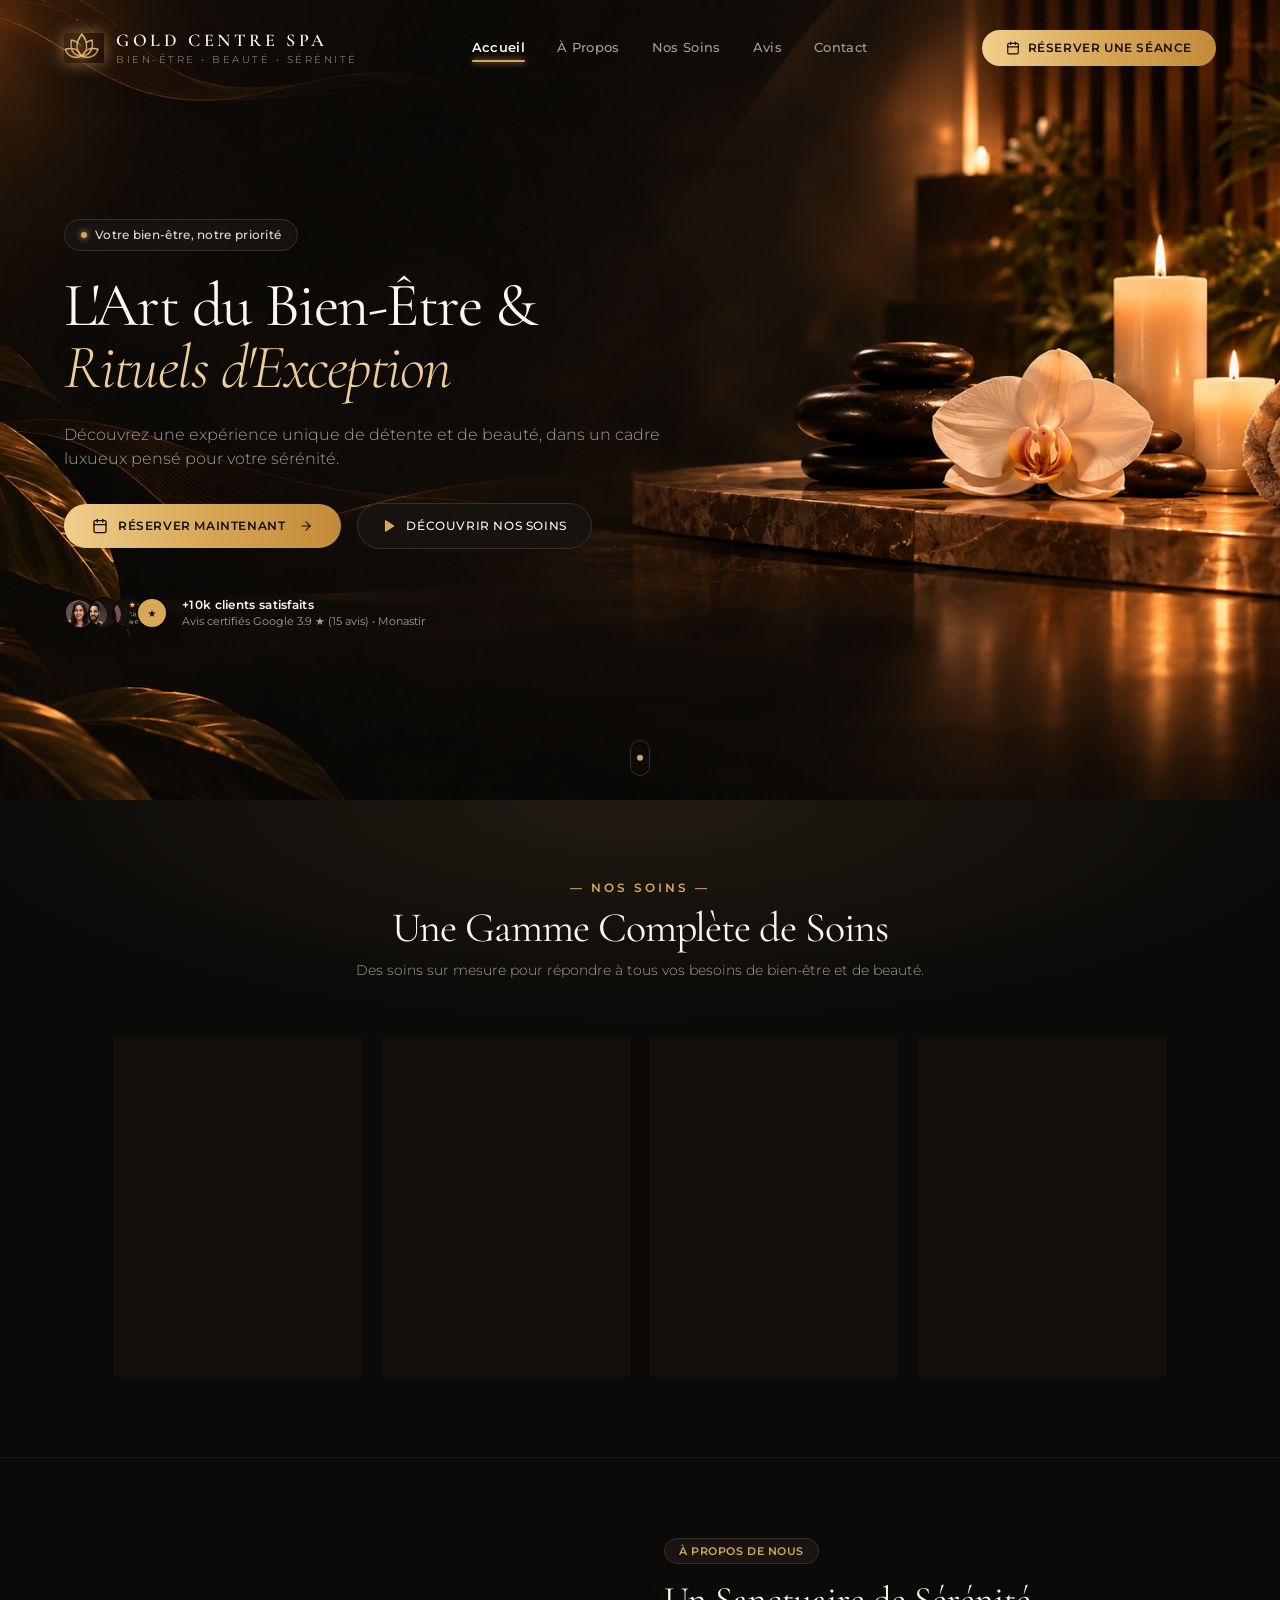
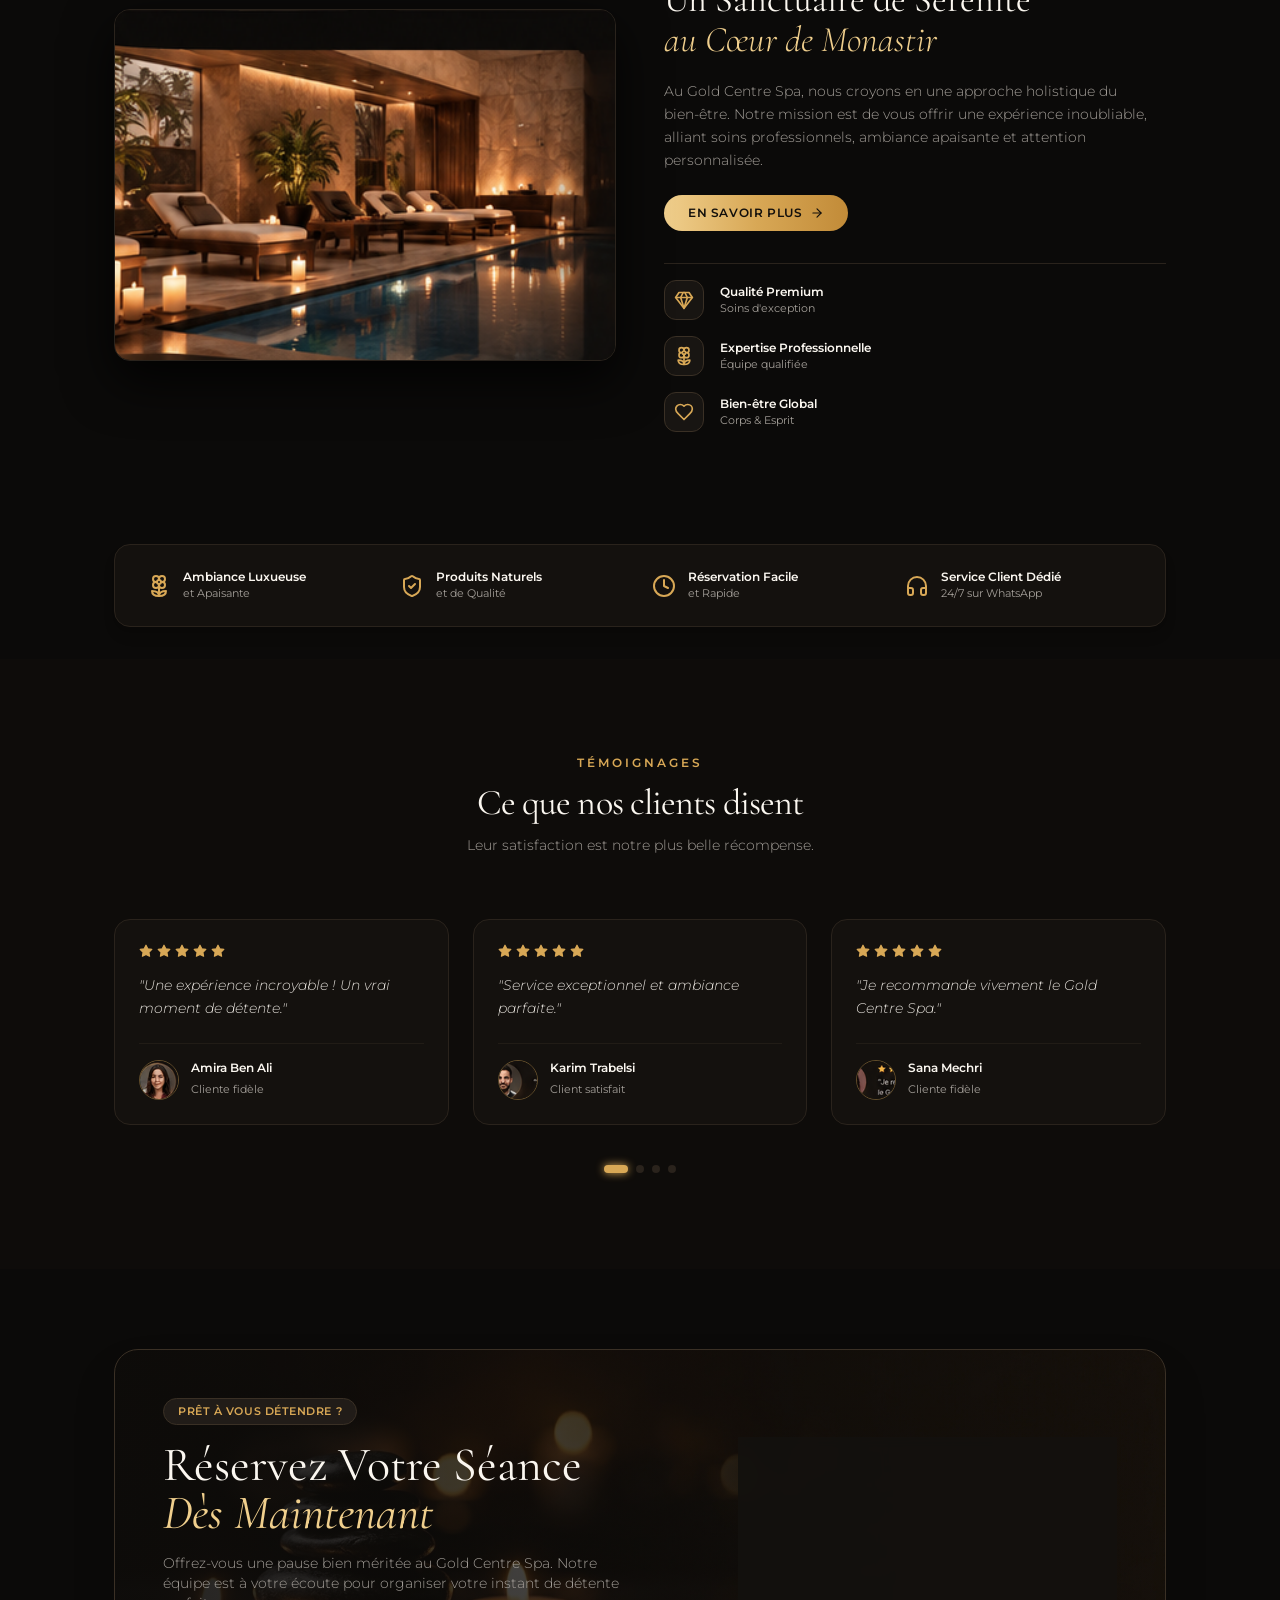
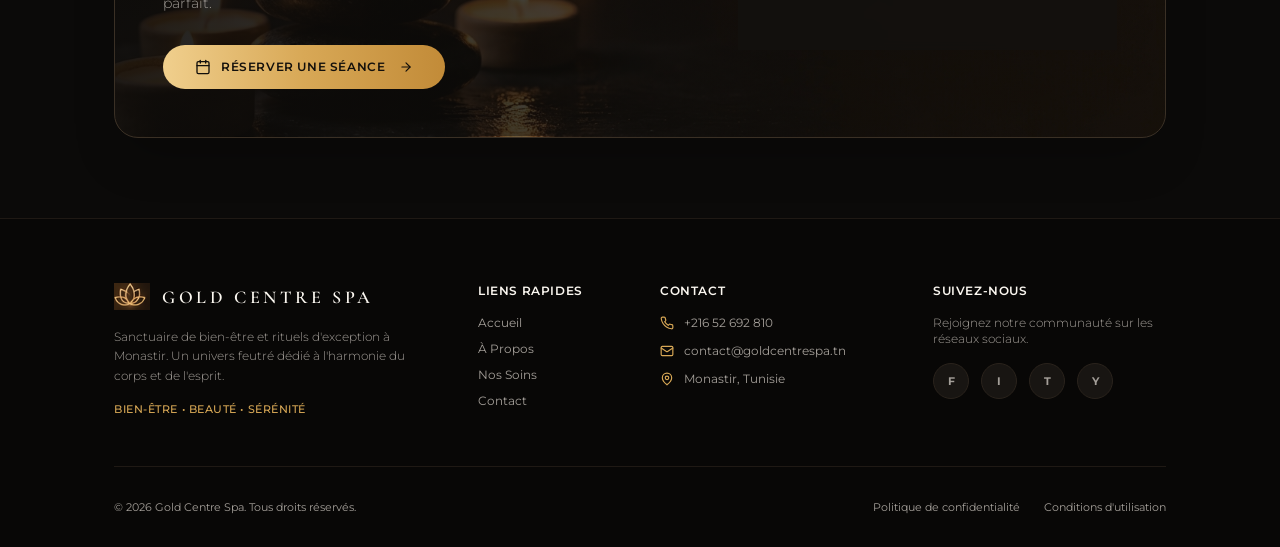
==== commit 0e3dbe23: "Production build: replace Tailwind CDN with compiled styles.css and add favicon Co-authored-by: Open" ====
--- a/index.html
+++ b/index.html
@@ -11,7 +11,9 @@
     <link href="https://fonts.googleapis.com/css2?family=Cormorant+Garamond:ital,wght@0,400;0,500;0,600;0,700;1,400;1,600&family=Montserrat:wght@300;400;500;600;700&display=swap" rel="stylesheet">
     <script type="module" crossorigin src="/assets/index-BKcq-7Md.js"></script>
     <link rel="stylesheet" crossorigin href="/assets/index-CMyZaOZo.css">
-  </head>
+  <link rel="icon" type="image/svg+xml" href="favicon.svg">
+<link rel="shortcut icon" href="favicon.ico">
+</head>
   <body class="bg-[#0B0A09] text-[#E0DCD6] font-sans antialiased selection:bg-[#D8A856] selection:text-[#0B0A09]">
     <div id="root"></div>
   </body>
